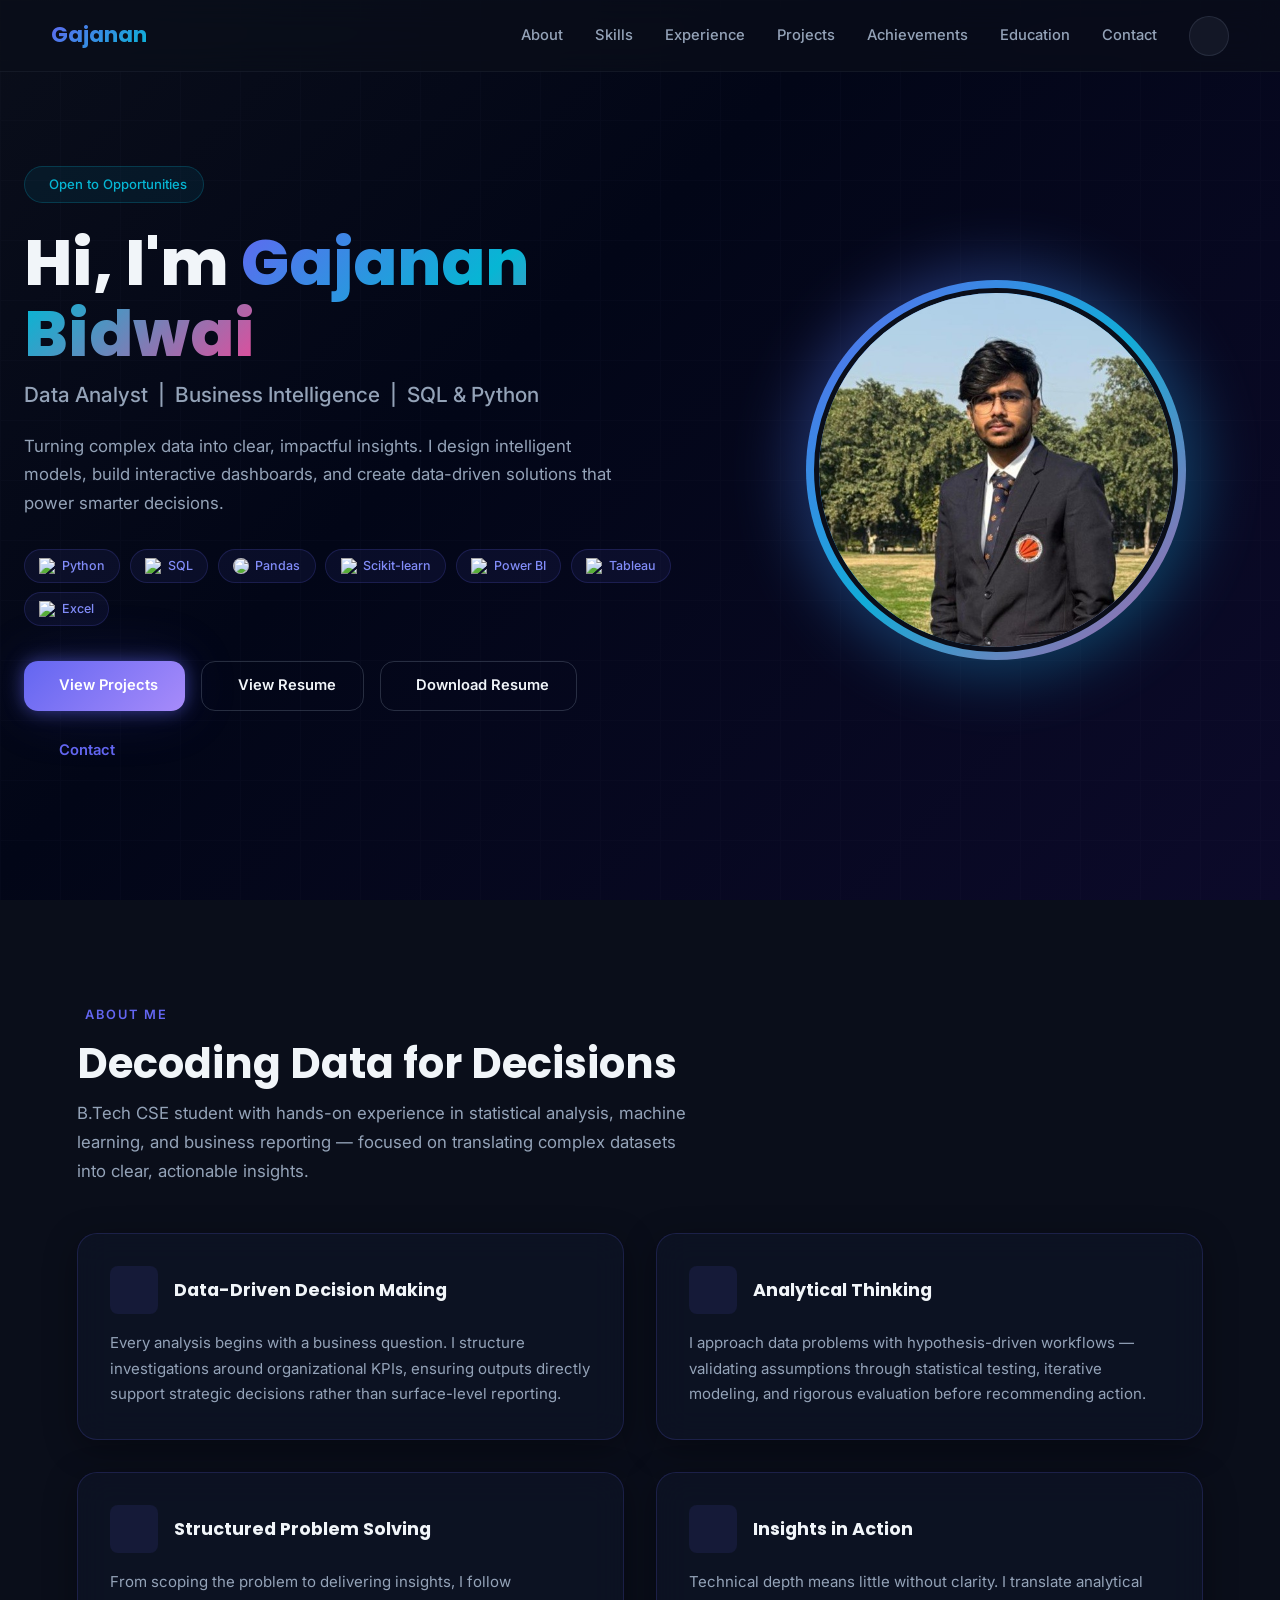
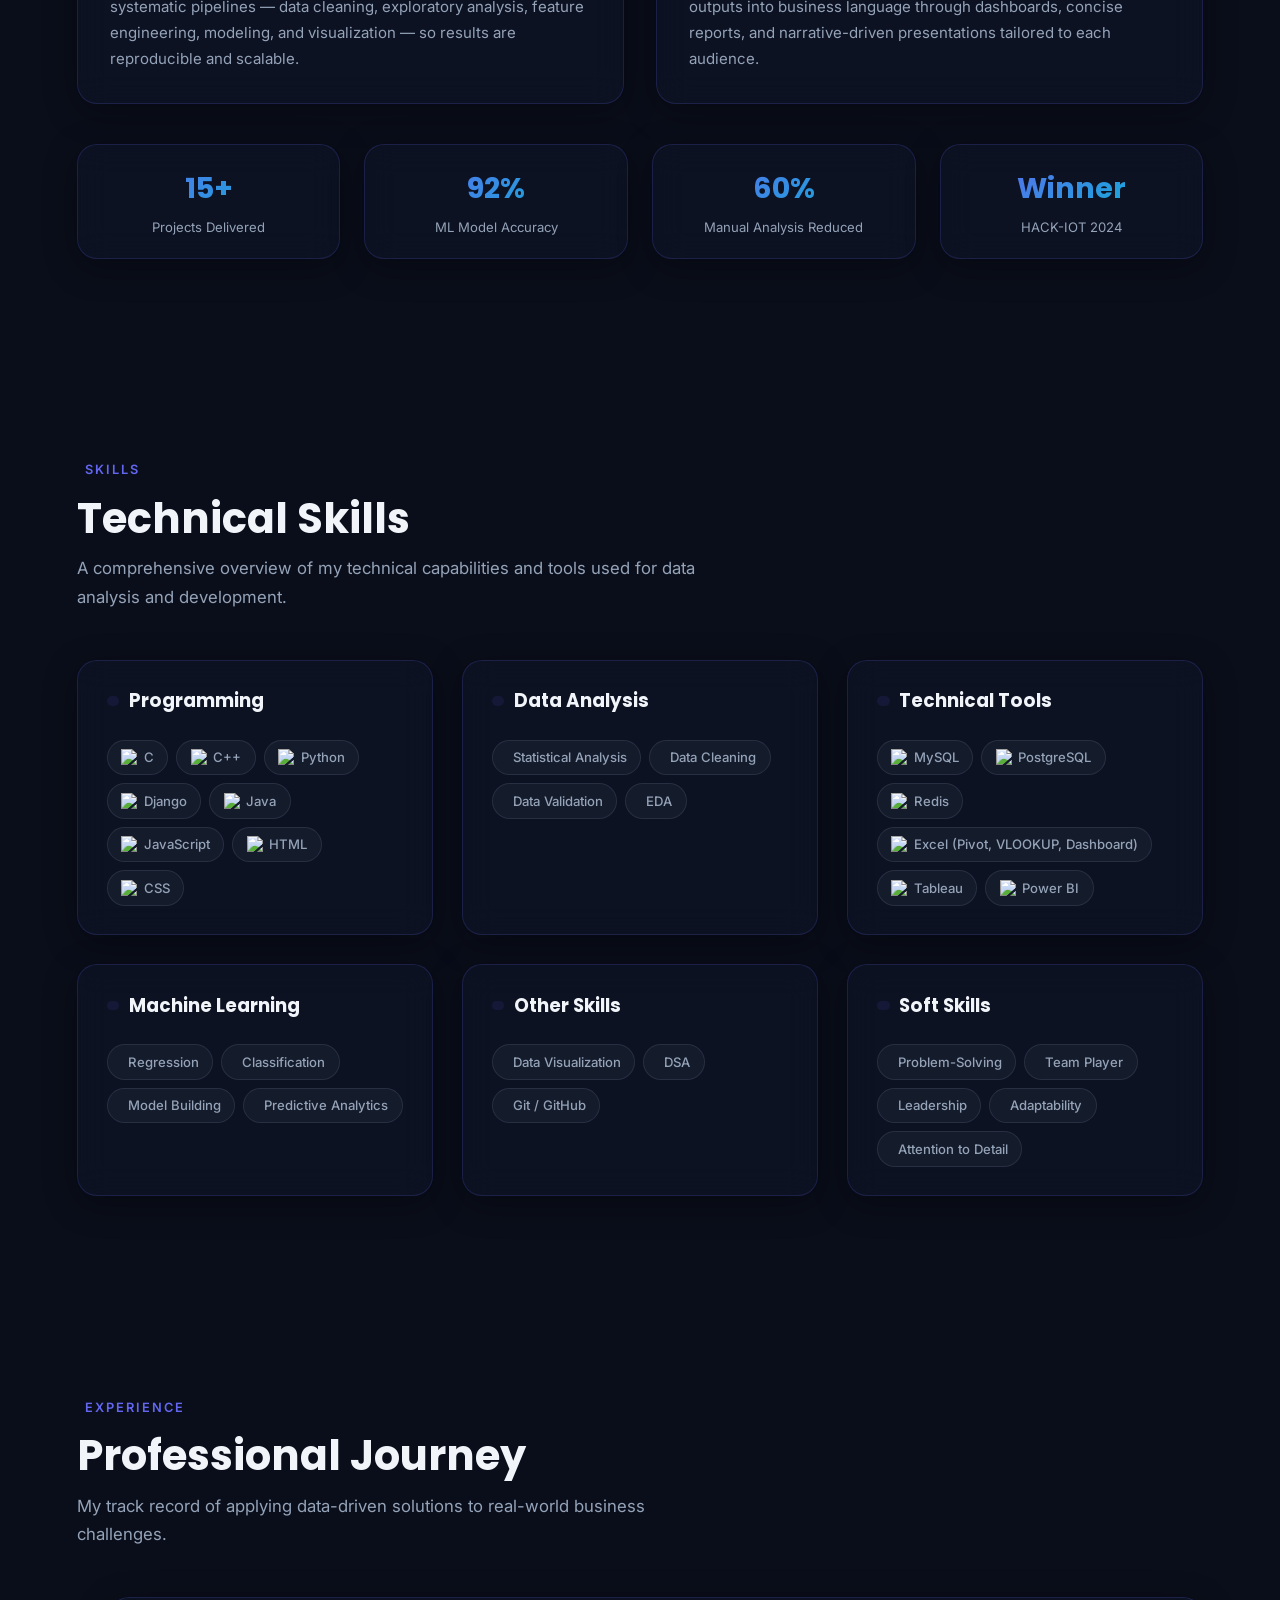
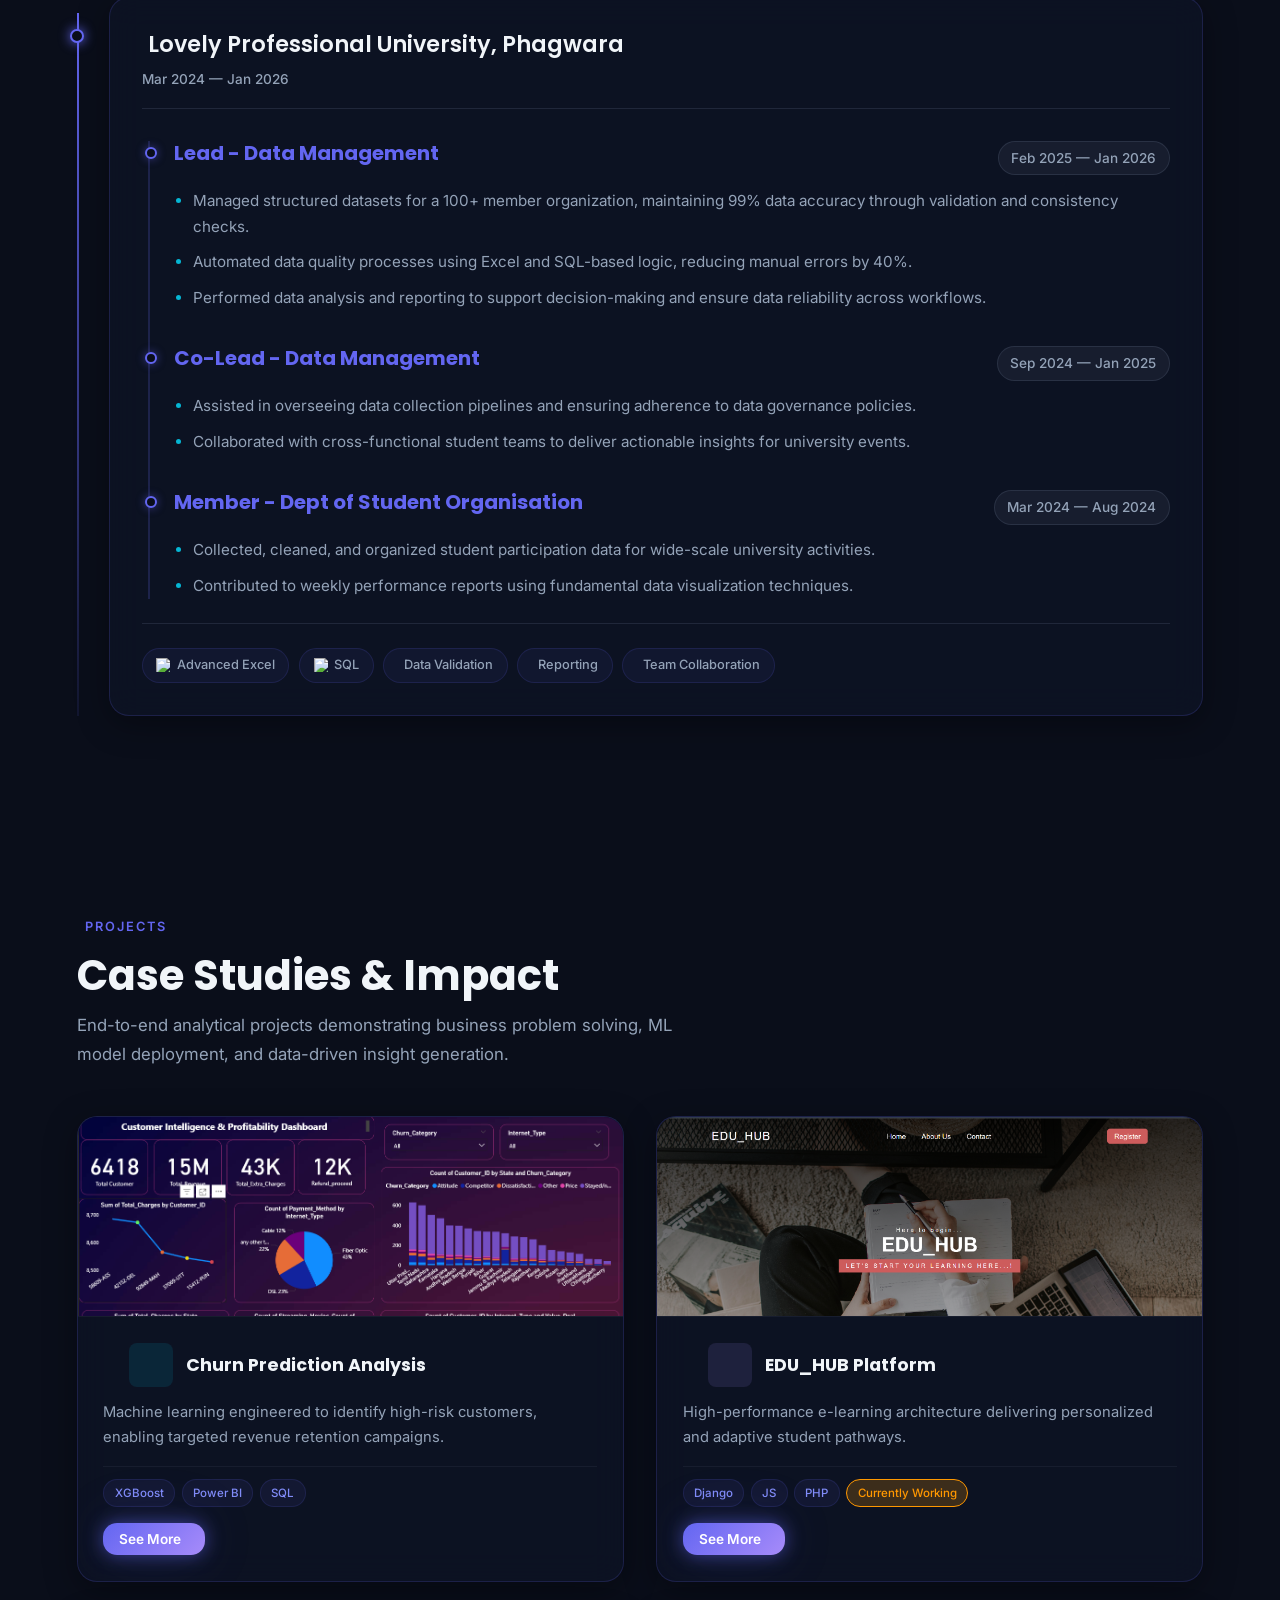
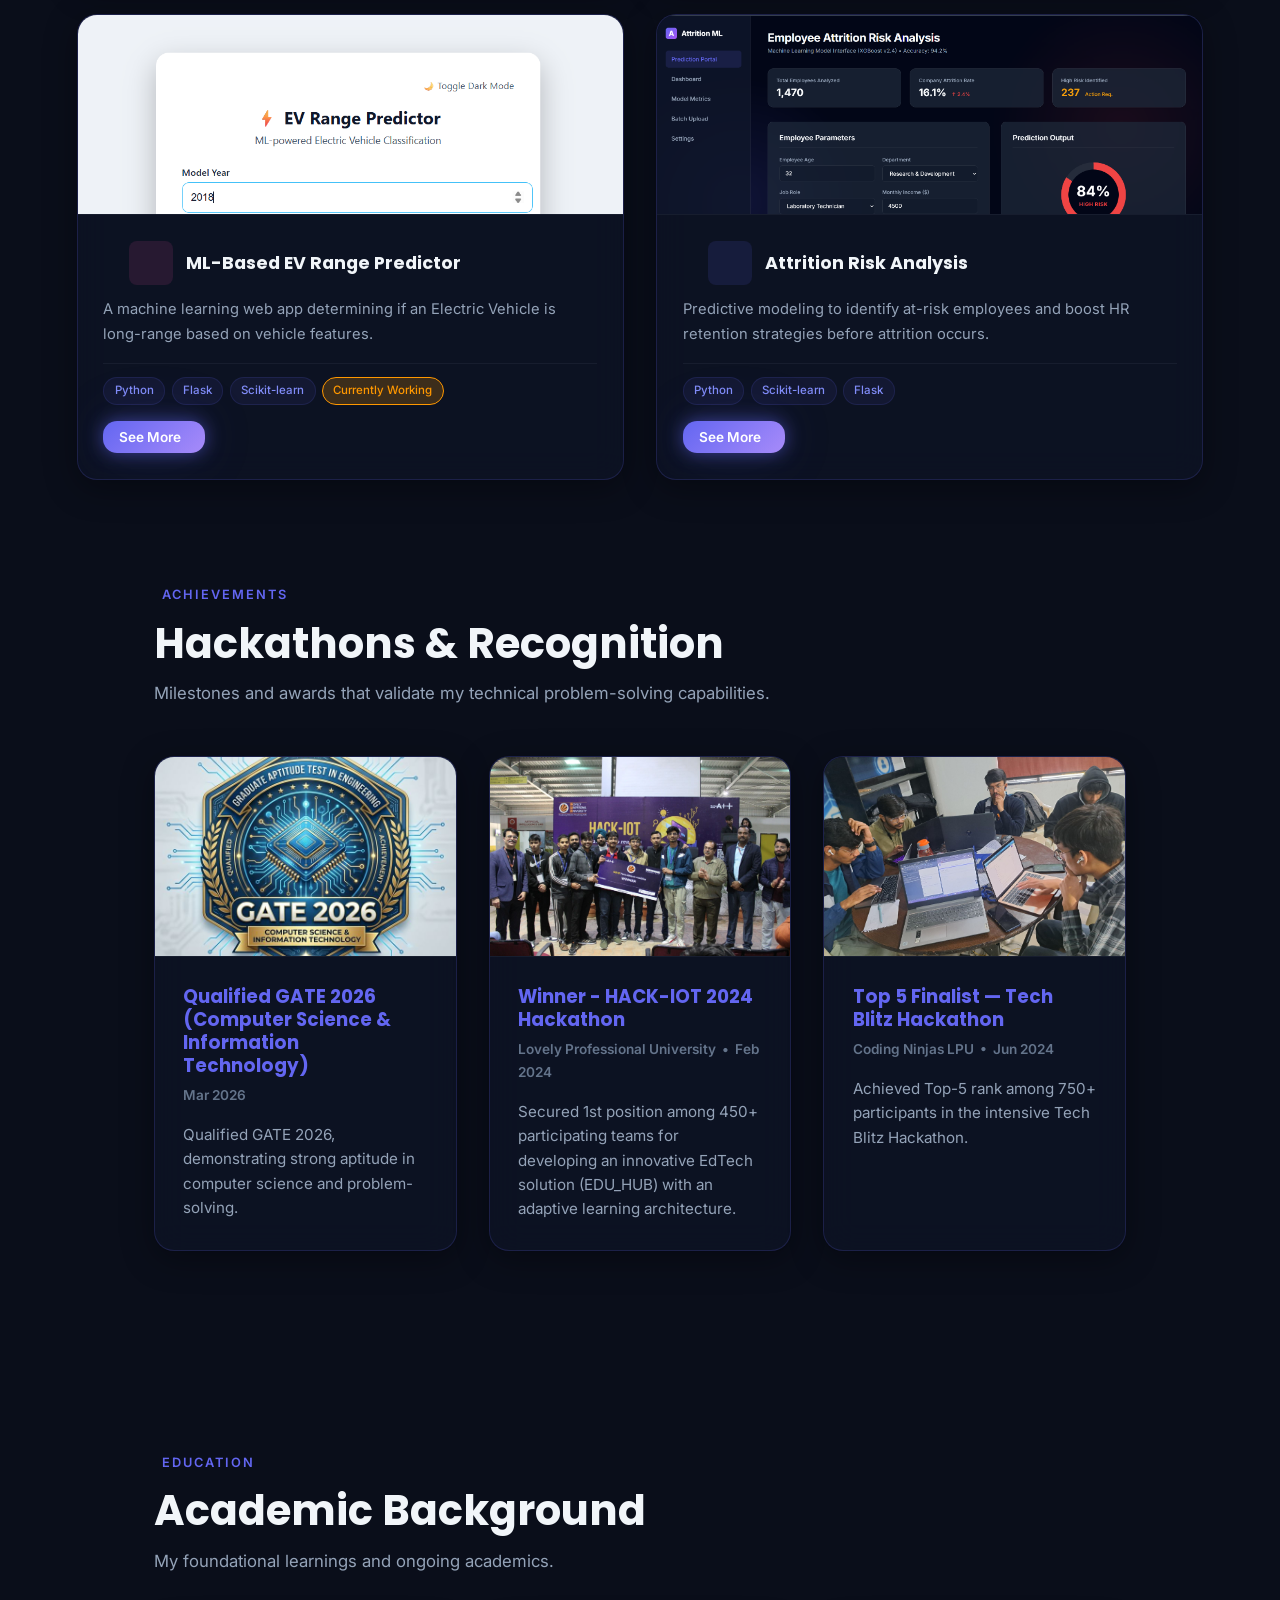
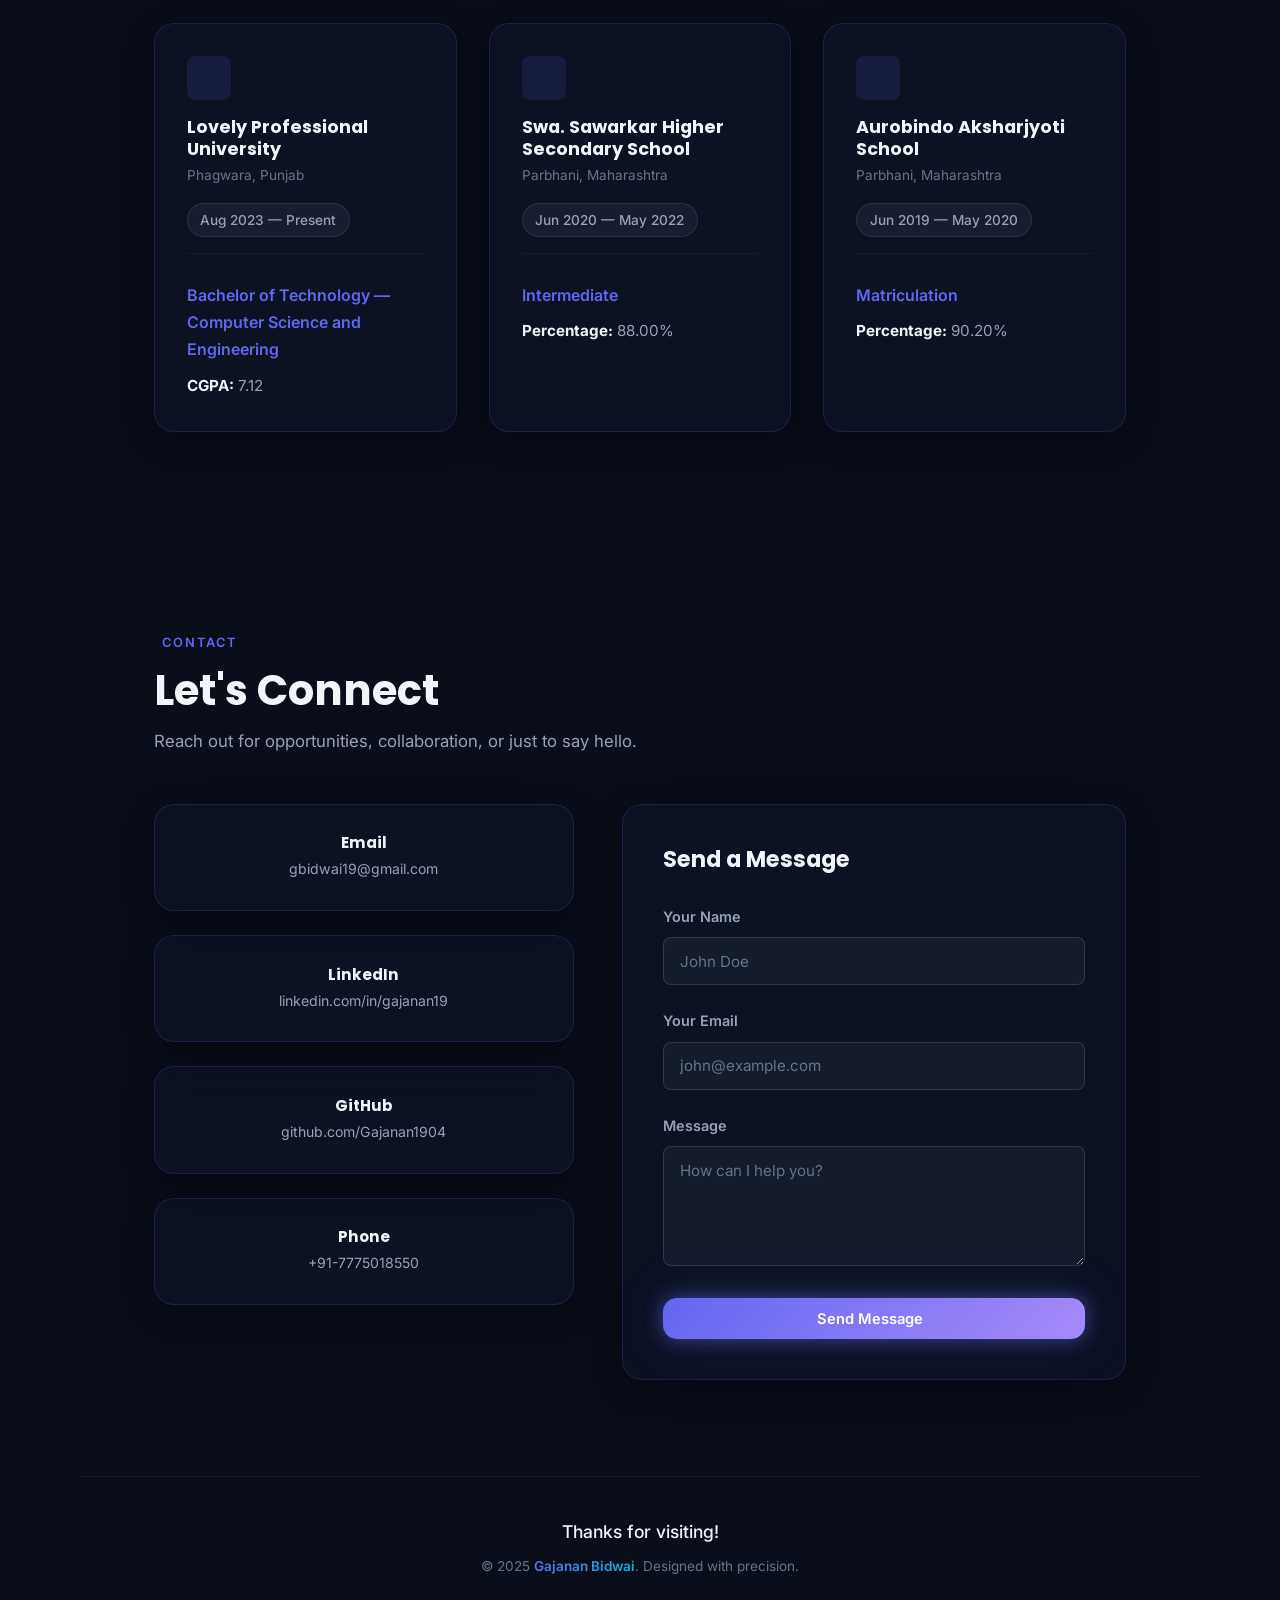
==== index.html @ 86f06172 "commit" ====
<!DOCTYPE html>
<html lang="en" data-theme="dark">

<head>
  <meta charset="UTF-8" />
  <meta name="viewport" content="width=device-width, initial-scale=1.0" />
  <title>Gajanan Bidwai — Data Analyst Portfolio</title>
  <meta name="description"
    content="Data Analyst portfolio showcasing business intelligence, SQL, Python, and machine learning projects with measurable impact." />

  <!-- Styles -->
  <link rel="stylesheet" href="index.css" />

  <!-- Icons — Remix Icon -->
  <link href="https://cdn.jsdelivr.net/npm/remixicon@4.1.0/fonts/remixicon.css" rel="stylesheet" />
</head>

<body>

  <!-- LOADER -->
  <div class="loader-wrap" id="loader">
    <div class="loader-spinner"></div>
  </div>

  <!-- BACKGROUND ORBS -->
  <div class="bg-orbs">
    <span class="o1"></span>
    <span class="o2"></span>
    <span class="o3"></span>
  </div>

  <!-- ============================================================
     NAVBAR
     ============================================================ -->
  <nav class="navbar" id="navbar">
    <a href="#hero" class="nav-logo">Gajanan</a>

    <div class="nav-links" id="navLinks">
      <a href="#about">About</a>
      <a href="#skills">Skills</a>
      <a href="#experience">Experience</a>
      <a href="#projects">Projects</a>
      <a href="#achievements">Achievements</a>
      <a href="#education">Education</a>
      <a href="#contact">Contact</a>

      <!-- Theme Toggle -->
      <div class="theme-toggle" id="themeToggle" title="Toggle theme">
        <i class="ri-moon-line theme-toggle-icon" id="themeIcon"></i>
      </div>
    </div>

    <button class="hamburger" id="hamburger" aria-label="Menu">
      <span></span><span></span><span></span>
    </button>
  </nav>

  <!-- ============================================================
     HERO
     ============================================================ -->
  <section class="hero" id="hero">
    <div class="hero-content">
      <div class="hero-text-side">
        <div class="hero-badge reveal">
          <i class="ri-bar-chart-grouped-line"></i>
          Open to Opportunities
        </div>

        <h1 class="hero-name reveal">
          Hi, I'm <span class="gradient-text">Gajanan Bidwai</span>
        </h1>

        <p class="hero-title reveal">
          Data Analyst &nbsp;|&nbsp; Business Intelligence &nbsp;|&nbsp; SQL &amp; Python
        </p>

        <p class="hero-desc reveal">
         Turning complex data into clear, impactful insights. I design intelligent models, build interactive dashboards, and create data-driven solutions that power smarter decisions.
        </p>

        <div class="hero-tools reveal">
          <span><img src="https://cdn.simpleicons.org/python/3776AB" alt="Python" /> Python</span>
          <span><img src="https://img.icons8.com/color/48/sql.png" alt="SQL" /> SQL</span>
          <span><img src="https://cdn.simpleicons.org/pandas/150458" alt="Pandas" style="background: rgba(255,255,255,0.7); border-radius: 50%; padding: 1px;" /> Pandas</span>
          <span><img src="https://cdn.simpleicons.org/scikitlearn/F7931E" alt="Scikit-learn" /> Scikit-learn</span>
          <span><img src="https://img.icons8.com/color/48/power-bi.png" alt="Power BI" /> Power BI</span>
          <span><img src="https://img.icons8.com/color/48/tableau-software.png" alt="Tableau" /> Tableau</span>
          <span><img src="https://img.icons8.com/color/48/microsoft-excel-2019--v1.png" alt="Excel" /> Excel</span>
        </div>

        <div class="hero-cta reveal">
          <a href="#projects" class="btn btn-primary"><i class="ri-folder-line"></i> View Projects</a>
          <a href="javascript:void(0);" onclick="openModal('modal-resume')" class="btn btn-outline"><i class="ri-eye-line"></i> View Resume</a>
          <a href="https://github.com/Gajanan1904/MY_PORTFOLIO/releases/download/CV/12313438.pdf" class="btn btn-outline"><i class="ri-file-download-line"></i> Download Resume</a>
          <a href="#contact" class="btn btn-ghost"><i class="ri-mail-send-line"></i> Contact</a>
        </div>
      </div>

      <div class="hero-image-side reveal">
        <div class="hero-img-wrap">
          <div class="hero-img-backdrop"></div>
          <img src="assets/Profile.jpeg?v=2" alt="Gajanan Bidwai" />
        </div>
      </div>
    </div>
  </section>

  <!-- ============================================================
     ABOUT
     ============================================================ -->
  <section class="section" id="about">
    <span class="section-label reveal"><i class="ri-user-star-line"></i> About Me</span>
    <h2 class="section-title reveal">Decoding Data for Decisions</h2>
    <p class="section-subtitle reveal">
      B.Tech CSE student with hands-on experience in statistical analysis, machine learning, and business reporting —
      focused on translating complex datasets into clear, actionable insights.
    </p>

    <div class="about-grid">
      <!-- Card 1 -->
      <div class="glass-card about-card reveal">
        <div class="about-card-header">
          <div class="icon-wrap"><i class="ri-line-chart-line"></i></div>
          <h3>Data-Driven Decision Making</h3>
        </div>
        <p>Every analysis begins with a business question. I structure investigations around organizational KPIs,
          ensuring outputs directly support strategic decisions rather than surface-level reporting.</p>
      </div>
      <!-- Card 2 -->
      <div class="glass-card about-card reveal">
        <div class="about-card-header">
          <div class="icon-wrap"><i class="ri-flask-line"></i></div>
          <h3>Analytical Thinking</h3>
        </div>
        <p>I approach data problems with hypothesis-driven workflows — validating assumptions through statistical
          testing, iterative modeling, and rigorous evaluation before recommending action.</p>
      </div>
      <!-- Card 3 -->
      <div class="glass-card about-card reveal">
        <div class="about-card-header">
          <div class="icon-wrap"><i class="ri-puzzle-line"></i></div>
          <h3>Structured Problem Solving</h3>
        </div>
        <p>From scoping the problem to delivering insights, I follow systematic pipelines — data cleaning, exploratory
          analysis, feature engineering, modeling, and visualization — so results are reproducible and scalable.</p>
      </div>
      <!-- Card 4 -->
      <div class="glass-card about-card reveal">
        <div class="about-card-header">
          <div class="icon-wrap"><i class="ri-team-line"></i></div>
          <h3>Insights in Action</h3>
        </div>
        <p>Technical depth means little without clarity. I translate analytical outputs into business language through
          dashboards, concise reports, and narrative-driven presentations tailored to each audience.</p>
      </div>
    </div>

    <!-- Stats -->
    <div class="stats-row reveal">
      <div class="glass-card stat-item">
        <div class="stat-value">15+</div>
        <div class="stat-label">Projects Delivered</div>
      </div>
      <div class="glass-card stat-item">
        <div class="stat-value">92%</div>
        <div class="stat-label">ML Model Accuracy</div>
      </div>
      <div class="glass-card stat-item">
        <div class="stat-value">60%</div>
        <div class="stat-label">Manual Analysis Reduced</div>
      </div>
      <div class="glass-card stat-item">
        <div class="stat-value">Winner</div>
        <div class="stat-label">HACK-IOT 2024</div>
      </div>
    </div>
  </section>

  <!-- ============================================================
     SKILLS
     ============================================================ -->
  <section class="section" id="skills">
    <span class="section-label reveal"><i class="ri-tools-line"></i> Skills</span>
    <h2 class="section-title reveal">Technical Skills</h2>
    <p class="section-subtitle reveal">
      A comprehensive overview of my technical capabilities and tools used for data analysis and development.
    </p>

    <div class="skills-grid reveal">
      <!-- Skill Category 1 (Moved: Programming) -->
      <div class="glass-card skill-card">
        <h3 class="skill-category-title"><i class="ri-terminal-box-line"></i> Programming</h3>
        <div class="skill-tags">
          <span><img src="https://cdn.simpleicons.org/c/A8B9CC" alt="C" /> C</span>
          <span><img src="https://cdn.simpleicons.org/cplusplus/00599C" alt="C++" /> C++</span>
          <span><img src="https://cdn.simpleicons.org/python/3776AB" alt="Python" /> Python</span>
          <span><img src="https://cdn.simpleicons.org/django/092E20" alt="Django" /> Django</span>
          <span><img src="https://img.icons8.com/color/48/java-coffee-cup-logo--v1.png" alt="Java" /> Java</span>
          <span><img src="https://cdn.simpleicons.org/javascript/F7DF1E" alt="JavaScript" /> JavaScript</span>
          <span><img src="https://cdn.simpleicons.org/html5/E34F26" alt="HTML" /> HTML</span>
          <span><img src="https://img.icons8.com/color/48/css3.png" alt="CSS" /> CSS</span>
        </div>
      </div>

      <!-- Skill Category 2 -->
      <div class="glass-card skill-card">
        <h3 class="skill-category-title"><i class="ri-bar-chart-box-line"></i> Data Analysis</h3>
        <div class="skill-tags">
          <span><i class="ri-bar-chart-line"></i> Statistical Analysis</span>
          <span><i class="ri-brush-line"></i> Data Cleaning</span>
          <span><i class="ri-checkbox-circle-line"></i> Data Validation</span>
          <span><i class="ri-pie-chart-line"></i> EDA</span>
        </div>
      </div>

      <!-- Skill Category 3 -->
      <div class="glass-card skill-card">
        <h3 class="skill-category-title"><i class="ri-tools-fill"></i> Technical Tools</h3>
        <div class="skill-tags">
          <span><img src="https://cdn.simpleicons.org/mysql/4479A1" alt="MySQL" /> MySQL</span>
          <span><img src="https://cdn.simpleicons.org/postgresql/4169E1" alt="PostgreSQL" /> PostgreSQL</span>
          <span><img src="https://cdn.simpleicons.org/redis/FF4438" alt="Redis" /> Redis</span>
          <span><img src="https://img.icons8.com/color/48/microsoft-excel-2019--v1.png" alt="Excel" /> Excel (Pivot, VLOOKUP, Dashboard)</span>
          <span><img src="https://img.icons8.com/color/48/tableau-software.png" alt="Tableau" /> Tableau</span>
          <span><img src="https://img.icons8.com/color/48/power-bi.png" alt="Power BI" /> Power BI</span>
        </div>
      </div>

      <!-- Skill Category 4 -->
      <div class="glass-card skill-card">
        <h3 class="skill-category-title"><i class="ri-brain-line"></i> Machine Learning</h3>
        <div class="skill-tags">
          <span><i class="ri-line-chart-line"></i> Regression</span>
          <span><i class="ri-node-tree"></i> Classification</span>
          <span><i class="ri-robot-2-line"></i> Model Building</span>
          <span><i class="ri-magic-line"></i> Predictive Analytics</span>
        </div>
      </div>

      <!-- Skill Category 5 -->
      <div class="glass-card skill-card">
        <h3 class="skill-category-title"><i class="ri-bubble-chart-line"></i> Other Skills</h3>
        <div class="skill-tags">
          <span><i class="ri-dashboard-3-line"></i> Data Visualization</span>
          <span><i class="ri-stack-line"></i> DSA</span>
          <span><i class="ri-github-fill"></i> Git / GitHub</span>
        </div>
      </div>

      <!-- Skill Category 6 -->
      <div class="glass-card skill-card">
        <h3 class="skill-category-title"><i class="ri-group-line"></i> Soft Skills</h3>
        <div class="skill-tags">
          <span><i class="ri-lightbulb-flash-line"></i> Problem-Solving</span>
          <span><i class="ri-user-heart-line"></i> Team Player</span>
          <span><i class="ri-vip-crown-line"></i> Leadership</span>
          <span><i class="ri-refresh-line"></i> Adaptability</span>
          <span><i class="ri-focus-3-line"></i> Attention to Detail</span>
        </div>
      </div>
    </div>
  </section>

  <!-- ============================================================
     EXPERIENCE
     ============================================================ -->
  <section class="section" id="experience">
    <span class="section-label reveal"><i class="ri-briefcase-line"></i> Experience</span>
    <h2 class="section-title reveal">Professional Journey</h2>
    <p class="section-subtitle reveal">
      My track record of applying data-driven solutions to real-world business challenges.
    </p>

    <div class="experience-list reveal">
      <div class="experience-item">
        <div class="glass-card experience-card">
          <!-- Overall Company Header -->
          <div style="margin-bottom: 2rem; border-bottom: 1px solid rgba(148, 163, 184, 0.15); padding-bottom: 1rem;">
            <h3 class="exp-company" style="font-size: 1.4rem; color: var(--text-primary); margin-bottom: 0.3rem;">
              <i class="ri-building-4-line" style="vertical-align: middle; margin-right: 6px; color: var(--accent-primary);"></i>Lovely Professional University, Phagwara
            </h3>
            <p class="exp-date" style="display: inline-block; background: transparent; border: none; padding: 0;">Mar 2024 &mdash; Jan 2026</p>
          </div>

          <div class="exp-hierarchy">
            <!-- Role 1: Lead -->
            <div class="exp-role" style="margin-bottom: 2.2rem;">
              <div class="exp-header" style="margin-bottom: 0.8rem;">
                <div>
                  <h4 class="exp-title" style="font-size: 1.25rem;">Lead - Data Management</h4>
                </div>
                <div class="exp-date">Feb 2025 &mdash; Jan 2026</div>
              </div>
              <div class="exp-body">
                <ul>
                  <li>Managed structured datasets for a 100+ member organization, maintaining 99% data accuracy through validation and consistency checks.</li>
                  <li>Automated data quality processes using Excel and SQL-based logic, reducing manual errors by 40%.</li>
                  <li>Performed data analysis and reporting to support decision-making and ensure data reliability across workflows.</li>
                </ul>
              </div>
            </div>

            <!-- Role 2: Co-Lead -->
            <div class="exp-role" style="margin-bottom: 2.2rem;">
              <div class="exp-header" style="margin-bottom: 0.8rem;">
                <div>
                  <h4 class="exp-title" style="font-size: 1.25rem;">Co-Lead - Data Management</h4>
                </div>
                <div class="exp-date">Sep 2024 &mdash; Jan 2025</div>
              </div>
              <div class="exp-body">
                <ul>
                  <li>Assisted in overseeing data collection pipelines and ensuring adherence to data governance policies.</li>
                  <li>Collaborated with cross-functional student teams to deliver actionable insights for university events.</li>
                </ul>
              </div>
            </div>

            <!-- Role 3: Member -->
            <div class="exp-role" style="margin-bottom: 1rem;">
              <div class="exp-header" style="margin-bottom: 0.8rem;">
                <div>
                  <h4 class="exp-title" style="font-size: 1.25rem;">Member - Dept of Student Organisation</h4>
                </div>
                <div class="exp-date">Mar 2024 &mdash; Aug 2024</div>
              </div>
              <div class="exp-body">
                <ul>
                  <li>Collected, cleaned, and organized student participation data for wide-scale university activities.</li>
                  <li>Contributed to weekly performance reports using fundamental data visualization techniques.</li>
                </ul>
              </div>
            </div>
          </div>

          <!-- Combined Tools -->
          <div class="exp-tools" style="margin-top: 1.5rem; padding-top: 1.5rem; border-top: 1px solid rgba(148, 163, 184, 0.15);">
             <span><img src="https://img.icons8.com/color/48/microsoft-excel-2019--v1.png" alt="Excel" /> Advanced Excel</span>
             <span><img src="https://img.icons8.com/color/48/sql.png" alt="SQL" /> SQL</span>
             <span><i class="ri-checkbox-circle-line"></i> Data Validation</span>
             <span><i class="ri-pie-chart-line"></i> Reporting</span>
             <span><i class="ri-team-line"></i> Team Collaboration</span>
          </div>

        </div>
      </div>
    </div>
  </section>

  <!-- ============================================================
     PROJECTS
     ============================================================ -->
  <section class="section" id="projects">
    <span class="section-label reveal"><i class="ri-code-s-slash-line"></i> Projects</span>
    <h2 class="section-title reveal">Case Studies &amp; Impact</h2>
    <p class="section-subtitle reveal">
      End-to-end analytical projects demonstrating business problem solving, ML model deployment, and data-driven
      insight generation.
    </p>

    <div class="project-grid">

      <!-- PROJECT 2 — Churn Prediction -->
      <div class="glass-card project-card reveal">
        <div class="project-card-image-wrap">
          <img src="assets/churn_1.png" alt="Churn Prediction Dashboard" class="project-thumbnail"
            style="object-fit: cover; object-position: top;" />
        </div>
        <div class="project-card-body">
          <div class="project-card-header">
            <div class="project-card-icon c2"><i class="ri-user-search-line"></i></div>
            <h3 class="project-card-title">Churn Prediction Analysis</h3>
          </div>
          <p class="project-problem">
            Machine learning engineered to identify high-risk customers, enabling targeted revenue retention campaigns.
          </p>
          <div class="project-tags">
            <span>XGBoost</span><span>Power BI</span><span>SQL</span>
          </div>
          <button class="btn btn-primary btn-sm btn-see-more" onclick="openModal('modal-p2')">See More <i
              class="ri-arrow-right-line"></i></button>
        </div>
      </div>

      <!-- PROJECT 4 — EDU_HUB -->
      <div class="glass-card project-card reveal">
        <div class="project-card-image-wrap">
          <img src="assets/eduhub_1.png" alt="EDU_HUB Project Thumbnail" class="project-thumbnail" />
        </div>
        <div class="project-card-body">
          <div class="project-card-header">
            <div class="project-card-icon c4"><i class="ri-graduation-cap-line"></i></div>
            <h3 class="project-card-title">EDU_HUB Platform</h3>
          </div>
          <p class="project-problem">
            High-performance e-learning architecture delivering personalized and adaptive student pathways.
          </p>
          <div class="project-tags">
            <span>Django</span><span>JS</span><span>PHP</span><span
              style="background: rgba(255, 152, 0, 0.2); color: #ff9800; border: 1px solid #ff9800;">Currently
              Working</span>
          </div>
          <button class="btn btn-primary btn-sm btn-see-more" onclick="openModal('modal-p4')">See More <i
              class="ri-arrow-right-line"></i></button>
        </div>
      </div>

      <!-- PROJECT 3 — ML-Based EV Range Predictor -->
      <div class="glass-card project-card reveal">
        <div class="project-card-image-wrap">
          <img src="assets/10.png" alt="EV Range Predictor Thumbnail" class="project-thumbnail" />
        </div>
        <div class="project-card-body">
          <div class="project-card-header">
            <div class="project-card-icon c3"><i class="ri-car-line"></i></div>
            <h3 class="project-card-title">ML-Based EV Range Predictor</h3>
          </div>
          <p class="project-problem">
            A machine learning web app determining if an Electric Vehicle is long-range based on vehicle features.
          </p>
          <div class="project-tags">
            <span>Python</span><span>Flask</span><span>Scikit-learn</span><span
              style="background: rgba(255, 152, 0, 0.2); color: #ff9800; border: 1px solid #ff9800;">Currently
              Working</span>
          </div>
          <button class="btn btn-primary btn-sm btn-see-more" onclick="openModal('modal-p3')">See More <i
              class="ri-arrow-right-line"></i></button>
        </div>
      </div>

      <!-- PROJECT 1 — Attrition Risk -->
      <div class="glass-card project-card reveal">
        <div class="project-card-image-wrap">
          <img src="assets/11.png" alt="Attrition Project Thumbnail" class="project-thumbnail" />
        </div>
        <div class="project-card-body">
          <div class="project-card-header">
            <div class="project-card-icon c1"><i class="ri-user-unfollow-line"></i></div>
            <h3 class="project-card-title">Attrition Risk Analysis</h3>
          </div>
          <p class="project-problem">
            Predictive modeling to identify at-risk employees and boost HR retention strategies before attrition occurs.
          </p>
          <div class="project-tags">
            <span>Python</span><span>Scikit-learn</span><span>Flask</span>
          </div>
          <button class="btn btn-primary btn-sm btn-see-more" onclick="openModal('modal-p1')">See More <i
              class="ri-arrow-right-line"></i></button>
        </div>
      </div>

    </div><!-- /project-grid -->


    <!-- ============================================================
     ACHIEVEMENTS
     ============================================================ -->
    <section class="section" id="achievements">
      <span class="section-label reveal"><i class="ri-trophy-line"></i> Achievements</span>
      <h2 class="section-title reveal">Hackathons &amp; Recognition</h2>
      <p class="section-subtitle reveal">
        Milestones and awards that validate my technical problem-solving capabilities.
      </p>

      <div class="achievements-grid reveal">

        <div class="glass-card achievement-card">
          <div class="achievement-image-wrap">
            <img src="gate_2026.png" alt="GATE 2026 Achievement Badge" class="achievement-img" />
          </div>
          <div class="achievement-content">
            <h3 class="achievement-title">Qualified GATE 2026 (Computer Science & Information Technology)</h3>
            <p class="achievement-org">Mar 2026</p>
            <p class="achievement-desc">
              Qualified GATE 2026, demonstrating strong aptitude in computer science and problem-solving.
            </p>
          </div>
        </div>

        <div class="glass-card achievement-card">
          <div class="achievement-image-wrap">
            <img src="hackathon.jpg" alt="HACK-IOT 2024 Winner" class="achievement-img" />
          </div>
          <div class="achievement-content">
            <h3 class="achievement-title">Winner - HACK-IOT 2024 Hackathon</h3>
            <p class="achievement-org">Lovely Professional University &nbsp;&bull;&nbsp; Feb 2024</p>
            <p class="achievement-desc">
              Secured 1st position among 450+ participating teams for developing an innovative EdTech
              solution (EDU_HUB) with an adaptive learning architecture.
            </p>
          </div>
        </div>

        <div class="glass-card achievement-card">
          <div class="achievement-image-wrap">
            <img src="techblitz.jpg" alt="Tech Blitz Top 5 Finalist" class="achievement-img" />
          </div>
          <div class="achievement-content">
            <h3 class="achievement-title">Top 5 Finalist &mdash; Tech Blitz Hackathon</h3>
            <p class="achievement-org">Coding Ninjas LPU &nbsp;&bull;&nbsp; Jun 2024</p>
            <p class="achievement-desc">
              Achieved Top-5 rank among 750+ participants in the intensive Tech Blitz Hackathon.
            </p>
          </div>
        </div>

      </div>
    </section>

    <!-- ============================================================
     EDUCATION
     ============================================================ -->
    <section class="section" id="education">
      <span class="section-label reveal"><i class="ri-book-open-line"></i> Education</span>
      <h2 class="section-title reveal">Academic Background</h2>
      <p class="section-subtitle reveal">
        My foundational learnings and ongoing academics.
      </p>

      <div class="education-grid reveal">

        <div class="glass-card education-card">
          <div class="edu-header">
            <div class="edu-icon"><i class="ri-graduation-cap-fill"></i></div>
            <div class="edu-details">
              <h3 class="edu-school">Lovely Professional University</h3>
              <p class="edu-location">Phagwara, Punjab</p>
            </div>
            <div class="edu-date">Aug 2023 &mdash; Present</div>
          </div>
          <div class="edu-body">
            <p class="edu-degree">Bachelor of Technology &mdash; Computer Science and Engineering</p>
            <p class="edu-grade"><strong>CGPA:</strong> 7.12</p>
          </div>
        </div>

        <div class="glass-card education-card">
          <div class="edu-header">
            <div class="edu-icon"><i class="ri-building-line"></i></div>
            <div class="edu-details">
              <h3 class="edu-school">Swa. Sawarkar Higher Secondary School</h3>
              <p class="edu-location">Parbhani, Maharashtra</p>
            </div>
            <div class="edu-date">Jun 2020 &mdash; May 2022</div>
          </div>
          <div class="edu-body">
            <p class="edu-degree">Intermediate</p>
            <p class="edu-grade"><strong>Percentage:</strong> 88.00%</p>
          </div>
        </div>

        <div class="glass-card education-card">
          <div class="edu-header">
            <div class="edu-icon"><i class="ri-school-line"></i></div>
            <div class="edu-details">
              <h3 class="edu-school">Aurobindo Aksharjyoti School</h3>
              <p class="edu-location">Parbhani, Maharashtra</p>
            </div>
            <div class="edu-date">Jun 2019 &mdash; May 2020</div>
          </div>
          <div class="edu-body">
            <p class="edu-degree">Matriculation</p>
            <p class="edu-grade"><strong>Percentage:</strong> 90.20%</p>
          </div>
        </div>

      </div>
    </section>

    <!-- ============================================================
     CONTACT
     ============================================================ -->
    <section class="section" id="contact">
      <span class="section-label reveal"><i class="ri-contacts-book-line"></i> Contact</span>
      <h2 class="section-title reveal">Let's Connect</h2>
      <p class="section-subtitle reveal">
        Reach out for opportunities, collaboration, or just to say hello.
      </p>

      <div class="contact-content">
        <div class="contact-info">
          <div class="contact-grid">
            <a href="mailto:gbidwai19@gmail.com" class="glass-card contact-card reveal">
              <i class="ri-mail-line"></i>
              <h4>Email</h4>
              <p>gbidwai19@gmail.com</p>
            </a>
            <a href="https://linkedin.com/in/gajanan19" target="_blank" rel="noopener"
              class="glass-card contact-card reveal">
              <i class="ri-linkedin-box-fill"></i>
              <h4>LinkedIn</h4>
              <p>linkedin.com/in/gajanan19</p>
            </a>
            <a href="https://github.com/Gajanan1904" target="_blank" rel="noopener"
              class="glass-card contact-card reveal">
              <i class="ri-github-fill"></i>
              <h4>GitHub</h4>
              <p>github.com/Gajanan1904</p>
            </a>
            <a href="tel:+917775018550" class="glass-card contact-card reveal">
              <i class="ri-phone-line"></i>
              <h4>Phone</h4>
              <p>+91-7775018550</p>
            </a>
          </div>
        </div>

        <div class="contact-form-wrap reveal">
          <form action="https://formsubmit.co/gbidwai19@gmail.com" method="POST" class="glass-card contact-form">
            <!-- FormSubmit Configuration -->
            <input type="hidden" name="_captcha" value="false">
            <input type="text" name="_honey" style="display:none">
            <input type="hidden" name="_subject" value="New message from your Portfolio!">
            <input type="hidden" name="_template" value="box">
            <input type="hidden" name="_next" value="https://gajananportfolio.vercel.app/thanks.html">

            <h3 class="form-title">Send a Message</h3>

            <div class="form-group">
              <label for="name">Your Name</label>
              <input type="text" id="name" name="name" required placeholder="John Doe" class="form-control">
            </div>

            <div class="form-group">
              <label for="email">Your Email</label>
              <input type="email" id="email" name="email" required placeholder="john@example.com" class="form-control">
            </div>

            <div class="form-group">
              <label for="message">Message</label>
              <textarea id="message" name="message" rows="4" required placeholder="How can I help you?"
                class="form-control"></textarea>
            </div>

            <button type="submit" class="btn btn-primary btn-submit">
              Send Message <i class="ri-send-plane-fill"></i>
            </button>
          </form>
        </div>
      </div>
    </section>

    <!-- ============================================================
     FOOTER
     ============================================================ -->
    <footer class="footer">
      <p style="font-size: 1.1rem; font-weight: 500; margin-bottom: 0.5rem; color: var(--text-primary);">Thanks for
        visiting!</p>
      <p>&copy; 2025 <span class="gradient-text">Gajanan Bidwai</span>. Designed with precision.</p>
    </footer>

    <!-- ============================================================
       PROJECT MODALS
       ============================================================ -->
    <!-- Modal 1 -->
    <div class="project-modal" id="modal-p1">
      <div class="modal-backdrop" onclick="closeModal('modal-p1')"></div>
      <div class="glass-card modal-content">
        <button class="modal-close" onclick="closeModal('modal-p1')"><i class="ri-close-line"></i></button>
        <div class="modal-body">
          <h3 class="modal-title">Attrition Risk &amp; Workforce Segmentation</h3>
          <p class="modal-desc">Organizations lose significant revenue to unplanned employee turnover. HR teams lacked a
            data-driven mechanism to proactively identify at-risk employees before attrition occurred.</p>

          <div style="margin-bottom: 1.5rem; display: flex; gap: 1rem;">
            <a href="https://github.com/Gajanan1904/Attrition_Risk_and_Workforce_Analysis-_Using_ML" target="_blank"
              rel="noopener" class="btn btn-primary btn-sm">
              <i class="ri-github-fill"></i> GitHub
            </a>
          </div>

          <div class="modal-grid">
            <div class="modal-col">
              <h4><i class="ri-database-2-line"></i> Data Profile</h4>
              <p>HR Employee Attrition Dataset — demographics, satisfaction, performance, compensation.</p>
            </div>
            <div class="modal-col">
              <h4><i class="ri-git-merge-line"></i> Methodology</h4>
              <p>Preprocessing → Feature Engineering → Logistic Regression / KNN / Decision Tree → Flask Deployment.</p>
            </div>
          </div>

          <div class="modal-insights">
            <h4><i class="ri-medal-line"></i> Key Outcomes</h4>
            <ul>
              <li>Achieved 87.9% classification accuracy on attrition prediction</li>
              <li>Deployed real-time prediction interface via Flask web application</li>
              <li>Enabled proactive retention strategies for HR leadership</li>
            </ul>
          </div>

          <div class="project-tags">
            <span>Python</span><span>Scikit-learn</span><span>Flask</span><span>Pandas</span><span>Seaborn</span>
          </div>
        </div>
      </div>
    </div>

    <!-- Modal 2 -->
    <div class="project-modal" id="modal-p2">
      <div class="modal-backdrop" onclick="closeModal('modal-p2')"></div>
      <div class="glass-card modal-content" style="max-width: 800px;">
        <button class="modal-close" onclick="closeModal('modal-p2')"><i class="ri-close-line"></i></button>
        <div class="modal-body">
          <h3 class="modal-title">Churn Prediction Analysis</h3>
          <p class="modal-desc">Customer churn directly impacts revenue and growth. The business needed a predictive
            model to identify high-risk customers before disengagement, enabling targeted retention campaigns.</p>

          <div style="margin-bottom: 1.5rem; display: flex; gap: 1rem;">
            <a href="https://github.com/Gajanan1904/Churn_Prediction_Analysis_ML" target="_blank" rel="noopener"
              class="btn btn-primary btn-sm">
              <i class="ri-github-fill"></i> GitHub
            </a>
          </div>

          <img src="assets/churn_1.png" alt="Customer Dashboard" class="clickable-img" onclick="openLightbox(this.src)"
            style="width: 100%; border-radius: 8px; margin-bottom: 1.5rem; border: 1px solid rgba(255,255,255,0.1);" />

          <div class="modal-grid">
            <div class="modal-col">
              <h4><i class="ri-database-2-line"></i> Data Profile</h4>
              <p>Customer behavioral & demographic dataset — usage, engagement, churn flags.</p>
              <img src="assets/churn_2.png" alt="Monthly Charge vs Tenure" class="clickable-img"
                onclick="openLightbox(this.src)"
                style="width: 100%; border-radius: 6px; margin-top: 1rem; border: 1px solid rgba(255,255,255,0.1);" />
              <img src="assets/churn_3.png" alt="Monthly Charge by Customer Status" class="clickable-img"
                onclick="openLightbox(this.src)"
                style="width: 100%; border-radius: 6px; margin-top: 1rem; border: 1px solid rgba(255,255,255,0.1);" />
            </div>
            <div class="modal-col">
              <h4><i class="ri-git-merge-line"></i> Methodology & Evaluation</h4>
              <p>Data Cleaning → EDA → Feature Engineering → XGBoost → Power BI Dashboards.</p>
              <img src="assets/churn_4.png" alt="Data Exploration Plots" class="clickable-img"
                onclick="openLightbox(this.src)"
                style="width: 100%; border-radius: 6px; margin-top: 1rem; border: 1px solid rgba(255,255,255,0.1);" />
              <img src="assets/churn_5.png" alt="Model Evaluation Metrics" class="clickable-img"
                onclick="openLightbox(this.src)"
                style="width: 100%; border-radius: 6px; margin-top: 1rem; border: 1px solid rgba(255,255,255,0.1);" />
            </div>
          </div>

          <div class="modal-insights">
            <h4><i class="ri-medal-line"></i> Key Outcomes</h4>
            <ul>
              <li>92% model accuracy with gradient-boosted decision trees</li>
              <li>Reduced manual evaluation effort by 60%</li>
              <li>Improved decision turnaround time by 30% through automated reporting</li>
            </ul>
          </div>

          <div class="project-tags">
            <span>Python</span><span>XGBoost</span><span>SQL</span><span>Power BI</span><span>Pandas</span>
          </div>
        </div>
      </div>
    </div>

    <!-- Modal 3 -->
    <div class="project-modal" id="modal-p3">
      <div class="modal-backdrop" onclick="closeModal('modal-p3')"></div>
      <div class="glass-card modal-content">
        <button class="modal-close" onclick="closeModal('modal-p3')"><i class="ri-close-line"></i></button>
        <div class="modal-body">
          <h3 class="modal-title">ML-Based EV Range Predictor</h3>
          <p class="modal-desc">As the Electric Vehicle market expands, predicting actual range is crucial for adoption.
            This application leverages historical EV population data to classify vehicles as long-range or short-range
            using tailored machine learning models.</p>

          <div style="margin-bottom: 1.5rem; display: flex; gap: 1rem;">
            <a href="https://github.com/Gajanan1904/Electric-Vehicle-Population" target="_blank" rel="noopener"
              class="btn btn-primary btn-sm">
              <i class="ri-github-fill"></i> GitHub
            </a>
          </div>

          <div class="modal-grid">
            <div class="modal-col">
              <h4><i class="ri-database-2-line"></i> Data Profile</h4>
              <p>Washington State EV Population Data — model year, electric vehicle type (BEV/PHEV), clean alternative
                fuel eligibility, and electric range.</p>
            </div>
            <div class="modal-col">
              <h4><i class="ri-git-merge-line"></i> Methodology</h4>
              <p>Data Preprocessing → Model Training (Scikit-learn) → Pickle Serialization → Flask Web Service
                Deployment.</p>
            </div>
          </div>

          <div class="modal-insights">
            <h4><i class="ri-medal-line"></i> Key Outcomes</h4>
            <ul>
              <li>Built and trained an accurate probability predictor for EV ranges</li>
              <li>Engineered a functional frontend interface leveraging HTML and Flask templates</li>
              <li>Deployed a prediction backend providing instantaneous feedback on vehicle capability</li>
            </ul>
          </div>

          <div class="project-tags">
            <span>Python</span><span>Flask</span><span>Scikit-learn</span><span>Numpy</span><span>Pickle</span><span
              style="background: rgba(255, 152, 0, 0.2); color: #ff9800; border: 1px solid #ff9800;">Currently
              Working</span>
          </div>
        </div>
      </div>
    </div>

    <!-- Modal 4 -->
    <div class="project-modal" id="modal-p4">
      <div class="modal-backdrop" onclick="closeModal('modal-p4')"></div>
      <div class="glass-card modal-content" style="max-width: 800px;">
        <button class="modal-close" onclick="closeModal('modal-p4')"><i class="ri-close-line"></i></button>
        <div class="modal-body">
          <h3 class="modal-title">EDU_HUB — Personalized Learning Platform</h3>
          <p class="modal-desc">Existing educational platforms suffer from slow page loads and poor adaptive
            experiences. This project engineered a high-performance e-learning platform delivering personalized learning
            pathways.</p>

          <div style="margin-bottom: 1.5rem; display: flex; gap: 1rem;">
            <a href="https://eduhublearningplatform.vercel.app/pg1.html" target="_blank" rel="noopener"
              class="btn btn-primary btn-sm">
              <i class="ri-global-line"></i> Live Website
            </a>
            <a href="https://github.com/Gajanan1904/EDU_HUB--E-Learning-Platform" target="_blank" rel="noopener"
              class="btn btn-primary btn-sm">
              <i class="ri-github-fill"></i> GitHub
            </a>
          </div>

          <iframe src="https://eduhublearningplatform.vercel.app/pg1.html" class="eduhub-iframe"
            style="width: 100%; height: 500px; border: 1px solid rgba(255,255,255,0.1); border-radius: 8px; margin-bottom: 1.5rem;"></iframe>

          <div class="modal-grid">
            <div class="modal-col">
              <h4><i class="ri-pages-line"></i> Tech Stack</h4>
              <p>HTML5, CSS3, JavaScript, Django, PHP APIs.</p>
              <img src="assets/eduhub_2.png" alt="EDU_HUB Dashboard" class="clickable-img"
                onclick="openLightbox(this.src)"
                style="width: 100%; border-radius: 6px; margin-top: 1rem; border: 1px solid rgba(255,255,255,0.1);" />
              <img src="assets/eduhub_4.png" alt="EDU_HUB Form" class="clickable-img" onclick="openLightbox(this.src)"
                style="width: 100%; border-radius: 6px; margin-top: 1rem; border: 1px solid rgba(255,255,255,0.1);" />
            </div>
            <div class="modal-col">
              <h4><i class="ri-git-merge-line"></i> Methodology</h4>
              <p>Frontend Architecture → Hybrid Backend → Interactive Assessment Module → UX Standardization.</p>
              <img src="assets/eduhub_3.png" alt="EDU_HUB Features" class="clickable-img"
                onclick="openLightbox(this.src)"
                style="width: 100%; border-radius: 6px; margin-top: 1rem; border: 1px solid rgba(255,255,255,0.1);" />
            </div>
          </div>

          <div class="modal-insights">
            <h4><i class="ri-medal-line"></i> Key Outcomes</h4>
            <ul>
              <li>50% reduction in page load latency across all devices</li>
              <li>Selected and recognized at HACK-IOT 2024 (1st place among 450+ teams)</li>
              <li>Accessibility-compliant, cross-device compatible platform</li>
            </ul>
          </div>

          <div class="project-tags">
            <span>JavaScript</span><span>Django</span><span>PHP</span><span>HTML/CSS</span><span>GitHub
              Actions</span><span
              style="background: rgba(255, 152, 0, 0.2); color: #ff9800; border: 1px solid #ff9800;">Currently
              Working</span>
          </div>
        </div>
      </div>
    </div>

    <!-- Modal Resume -->
    <div class="project-modal" id="modal-resume">
      <div class="modal-backdrop" onclick="closeModal('modal-resume')"></div>
      <div class="glass-card modal-content" style="max-width: 800px; height: 90vh;">
        <button class="modal-close" onclick="closeModal('modal-resume')"><i class="ri-close-line"></i></button>
        <div class="modal-body" style="display: flex; flex-direction: column; align-items: center; overflow-y: auto;">
          <h3 class="modal-title" style="margin-bottom: 1rem; width: 100%;">My Resume</h3>
          <img src="assets/MY_CV_IMG.jpg" alt="Resume Image" style="max-width: 100%; height: auto; border-radius: 8px;" />
        </div>
      </div>
    </div>
  </section>

  <!-- ============================================================
     LIGHTBOX
     ============================================================ -->
  <div id="lightbox" class="lightbox" onclick="closeLightbox()">
    <span class="lightbox-close">&times;</span>
    <img class="lightbox-content" id="lightbox-img" onclick="event.stopPropagation()">
  </div>

  <!-- JS -->
  <script src="app.js"></script>
</body>

</html>
---- index.css ----
/* ============================================================
   PORTFOLIO DESIGN SYSTEM — Futuristic Dark + Professional Light
   ============================================================ */

/* ---------- Google Fonts ---------- */
@import url('https://fonts.googleapis.com/css2?family=Inter:wght@300;400;500;600;700&family=Poppins:wght@400;500;600;700;800&display=swap');

/* ============================================================
   CSS CUSTOM PROPERTIES — DARK (default)
   ============================================================ */
:root {
  /* backgrounds */
  --bg-primary: #0a0e1a;
  --bg-secondary: #0f172a;
  --bg-card: rgba(15, 23, 42, 0.65);
  --bg-card-hover: rgba(30, 41, 70, 0.75);
  --bg-navbar: rgba(10, 14, 26, 0.72);
  --bg-hero-grad: linear-gradient(135deg, #0a0e1a 0%, #020617 40%, #0c0a2a 100%);
  --bg-section-alt: rgba(15, 23, 42, 0.35);

  /* accents */
  --accent-primary: #6366f1;
  --accent-secondary: #06b6d4;
  --accent-pink: #ec4899;
  --accent-purple: #a78bfa;

  /* glow */
  --glow-primary: 0 0 20px rgba(99, 102, 241, 0.35), 0 0 60px rgba(99, 102, 241, 0.10);
  --glow-secondary: 0 0 20px rgba(6, 182, 212, 0.30), 0 0 60px rgba(6, 182, 212, 0.08);
  --glow-pink: 0 0 20px rgba(236, 72, 153, 0.30);
  --glow-card: 0 4px 30px rgba(0, 0, 0, 0.40);
  --glow-btn: 0 0 18px rgba(99, 102, 241, 0.55), 0 0 60px rgba(99, 102, 241, 0.15);

  /* text */
  --text-primary: #f1f5f9;
  --text-secondary: #94a3b8;
  --text-muted: #64748b;
  --text-accent: #818cf8;

  /* borders */
  --border-card: 1px solid rgba(99, 102, 241, 0.18);
  --border-subtle: 1px solid rgba(148, 163, 184, 0.08);

  /* glassmorphism */
  --glass-blur: 16px;
  --glass-bg: rgba(15, 23, 42, 0.55);

  /* misc */
  --radius-sm: 8px;
  --radius-md: 14px;
  --radius-lg: 20px;
  --radius-xl: 28px;
  --transition: 0.35s cubic-bezier(.4, 0, .2, 1);
  --shadow-card: 0 8px 32px rgba(0, 0, 0, 0.35);

  /* nav height */
  --nav-h: 72px;

  /* orb colors */
  --orb1: rgba(99, 102, 241, 0.18);
  --orb2: rgba(6, 182, 212, 0.14);
  --orb3: rgba(236, 72, 153, 0.12);
}

/* ============================================================
   LIGHT THEME OVERRIDES
   ============================================================ */
[data-theme="light"] {
  --bg-primary: #f8fafc;
  --bg-secondary: #ffffff;
  --bg-card: rgba(255, 255, 255, 0.82);
  --bg-card-hover: rgba(241, 245, 249, 0.92);
  --bg-navbar: rgba(255, 255, 255, 0.78);
  --bg-hero-grad: linear-gradient(135deg, #f8fafc 0%, #e2e8f0 40%, #ede9fe 100%);
  --bg-section-alt: rgba(241, 245, 249, 0.55);

  --accent-primary: #4f46e5;
  --accent-secondary: #0ea5e9;
  --accent-pink: #db2777;
  --accent-purple: #7c3aed;

  --glow-primary: 0 0 0 transparent;
  --glow-secondary: 0 0 0 transparent;
  --glow-pink: 0 0 0 transparent;
  --glow-card: 0 4px 20px rgba(0, 0, 0, 0.06);
  --glow-btn: 0 4px 14px rgba(79, 70, 229, 0.22);

  --text-primary: #0f172a;
  --text-secondary: #475569;
  --text-muted: #94a3b8;
  --text-accent: #4f46e5;

  --border-card: 1px solid rgba(0, 0, 0, 0.07);
  --border-subtle: 1px solid rgba(0, 0, 0, 0.04);

  --glass-bg: rgba(255, 255, 255, 0.62);
  --shadow-card: 0 4px 24px rgba(0, 0, 0, 0.07);

  --orb1: rgba(79, 70, 229, 0.08);
  --orb2: rgba(14, 165, 233, 0.06);
  --orb3: rgba(219, 39, 119, 0.05);
}

/* ============================================================
   RESET & BASE
   ============================================================ */
*,
*::before,
*::after {
  margin: 0;
  padding: 0;
  box-sizing: border-box;
}

html {
  scroll-behavior: smooth;
  scroll-padding-top: var(--nav-h);
}

body {
  font-family: 'Inter', sans-serif;
  background: var(--bg-primary);
  color: var(--text-primary);
  line-height: 1.7;
  overflow-x: hidden;
  transition: background var(--transition), color var(--transition);
  -webkit-font-smoothing: antialiased;
}

h1,
h2,
h3,
h4,
h5,
h6 {
  font-family: 'Poppins', sans-serif;
  font-weight: 700;
  line-height: 1.25;
}

a {
  color: inherit;
  text-decoration: none;
}

img {
  max-width: 100%;
  display: block;
}

ul {
  list-style: none;
}

/* ============================================================
   LOADER
   ============================================================ */
.loader-wrap {
  position: fixed;
  inset: 0;
  z-index: 9999;
  display: flex;
  align-items: center;
  justify-content: center;
  background: var(--bg-primary);
  transition: opacity .5s ease, visibility .5s ease;
}

.loader-wrap.hidden {
  opacity: 0;
  visibility: hidden;
  pointer-events: none;
}

.loader-spinner {
  width: 48px;
  height: 48px;
  border: 3px solid var(--text-muted);
  border-top-color: var(--accent-primary);
  border-radius: 50%;
  animation: spin .8s linear infinite;
}

@keyframes spin {
  to {
    transform: rotate(360deg);
  }
}

/* ============================================================
   ANIMATED BACKGROUND ORBS
   ============================================================ */
.bg-orbs {
  position: fixed;
  inset: 0;
  z-index: 0;
  overflow: hidden;
  pointer-events: none;
}

.bg-orbs span {
  position: absolute;
  border-radius: 50%;
  filter: blur(100px);
  animation: floatOrb 18s ease-in-out infinite alternate;
}

.bg-orbs .o1 {
  width: 520px;
  height: 520px;
  top: -10%;
  left: -8%;
  background: var(--orb1);
}

.bg-orbs .o2 {
  width: 440px;
  height: 440px;
  bottom: -12%;
  right: -6%;
  background: var(--orb2);
  animation-delay: -6s;
  animation-duration: 22s;
}

.bg-orbs .o3 {
  width: 360px;
  height: 360px;
  top: 40%;
  left: 55%;
  background: var(--orb3);
  animation-delay: -12s;
  animation-duration: 26s;
}

@keyframes floatOrb {
  0% {
    transform: translate(0, 0) scale(1);
  }

  50% {
    transform: translate(60px, -40px) scale(1.12);
  }

  100% {
    transform: translate(-30px, 50px) scale(0.95);
  }
}

/* ============================================================
   NAVBAR
   ============================================================ */
.navbar {
  position: fixed;
  top: 0;
  left: 0;
  width: 100%;
  height: var(--nav-h);
  display: flex;
  align-items: center;
  justify-content: space-between;
  padding: 0 clamp(1.5rem, 4vw, 4rem);
  z-index: 1000;
  background: var(--bg-navbar);
  backdrop-filter: blur(var(--glass-blur));
  -webkit-backdrop-filter: blur(var(--glass-blur));
  border-bottom: var(--border-subtle);
  transition: background var(--transition), box-shadow var(--transition);
}

.navbar.scrolled {
  box-shadow: var(--shadow-card);
}

.nav-logo {
  font-family: 'Poppins', sans-serif;
  font-size: 1.35rem;
  font-weight: 700;
  background: linear-gradient(135deg, var(--accent-primary), var(--accent-secondary));
  -webkit-background-clip: text;
  -webkit-text-fill-color: transparent;
  background-clip: text;
}

.nav-links {
  display: flex;
  align-items: center;
  gap: 2rem;
}

.nav-links a {
  font-size: .92rem;
  font-weight: 500;
  color: var(--text-secondary);
  position: relative;
  transition: color var(--transition);
}

.nav-links a::after {
  content: '';
  position: absolute;
  bottom: -4px;
  left: 0;
  width: 0;
  height: 2px;
  background: var(--accent-primary);
  border-radius: 2px;
  transition: width var(--transition);
}

.nav-links a:hover,
.nav-links a.active {
  color: var(--text-primary);
}

.nav-links a:hover::after,
.nav-links a.active::after {
  width: 100%;
}

/* theme toggle */
.theme-toggle {
  display: flex;
  align-items: center;
  justify-content: center;
  width: 40px;
  height: 40px;
  cursor: pointer;
  border-radius: 50%;
  background: rgba(148, 163, 184, 0.08);
  border: 1px solid rgba(148, 163, 184, 0.15);
  transition: all var(--transition);
}

.theme-toggle:hover {
  background: rgba(99, 102, 241, 0.15);
  border-color: rgba(99, 102, 241, 0.3);
}

.theme-toggle-icon {
  font-size: 1.35rem;
  color: var(--text-primary);
  transition: color var(--transition), transform var(--transition);
}

.theme-toggle:hover .theme-toggle-icon {
  color: var(--accent-primary);
  transform: scale(1.1);
}

/* hamburger */
.hamburger {
  display: none;
  flex-direction: column;
  gap: 5px;
  cursor: pointer;
  background: none;
  border: none;
  padding: 4px;
}

.hamburger span {
  width: 24px;
  height: 2px;
  background: var(--text-primary);
  border-radius: 2px;
  transition: var(--transition);
}

.hamburger.open span:nth-child(1) {
  transform: translateY(7px) rotate(45deg);
}

.hamburger.open span:nth-child(2) {
  opacity: 0;
}

.hamburger.open span:nth-child(3) {
  transform: translateY(-7px) rotate(-45deg);
}

/* mobile nav */
@media (max-width:768px) {
  .hamburger {
    display: flex;
  }

  .nav-links {
    position: fixed;
    top: var(--nav-h);
    right: -100%;
    width: 70%;
    height: calc(100vh - var(--nav-h));
    flex-direction: column;
    align-items: flex-start;
    padding: 2rem;
    background: var(--bg-navbar);
    backdrop-filter: blur(var(--glass-blur));
    -webkit-backdrop-filter: blur(var(--glass-blur));
    border-left: var(--border-card);
    transition: right var(--transition);
    gap: 1.6rem;
  }

  .nav-links.open {
    right: 0;
  }
}

/* ============================================================
   SECTIONS — shared
   ============================================================ */
.section {
  position: relative;
  z-index: 1;
  padding: 6rem clamp(1.5rem, 6vw, 6rem);
  max-width: 1280px;
  margin: 0 auto;
}

.section-label {
  display: inline-flex;
  align-items: center;
  gap: .5rem;
  font-size: .8rem;
  font-weight: 600;
  text-transform: uppercase;
  letter-spacing: 2px;
  color: var(--accent-primary);
  margin-bottom: .75rem;
}

.section-label i {
  font-size: 1rem;
}

.section-title {
  font-size: clamp(1.8rem, 4vw, 2.6rem);
  margin-bottom: .6rem;
}

.section-subtitle {
  color: var(--text-secondary);
  font-size: 1.05rem;
  max-width: 620px;
  margin-bottom: 3rem;
}

/* ============================================================
   SCROLL REVEAL
   ============================================================ */
.reveal {
  opacity: 0;
  transform: translateY(36px);
  transition: opacity .7s ease, transform .7s ease;
}

.reveal.visible {
  opacity: 1;
  transform: translateY(0);
}

/* ============================================================
   HERO
   ============================================================ */
.hero {
  position: relative;
  z-index: 1;
  min-height: 100vh;
  display: flex;
  align-items: center;
  justify-content: center;
  padding: calc(var(--nav-h) + 2rem) 1.5rem 4rem;
  background: var(--bg-hero-grad);
  overflow: hidden;
}

/* decorative grid behind hero */
.hero::before {
  content: '';
  position: absolute;
  inset: 0;
  background-image:
    linear-gradient(var(--text-muted) 1px, transparent 1px),
    linear-gradient(90deg, var(--text-muted) 1px, transparent 1px);
  background-size: 60px 60px;
  opacity: 0.03;
  pointer-events: none;
}

.hero-content {
  display: flex;
  align-items: center;
  justify-content: space-between;
  gap: 4rem;
  max-width: 1280px;
  width: 100%;
  position: relative;
  z-index: 2;
}

.hero-text-side {
  flex: 1;
  text-align: left;
}

.hero-image-side {
  flex: 0.8;
  display: flex;
  justify-content: center;
  align-items: center;
  position: relative;
}

@media (max-width: 992px) {
  .hero-content {
    flex-direction: column-reverse;
    text-align: center;
    gap: 2rem;
  }
  .hero-text-side {
    text-align: center;
  }
}

.hero-img-wrap {
  position: relative;
  width: 380px;
  height: 380px;
  border-radius: 50%;
  padding: 8px;
  background: linear-gradient(135deg, var(--accent-primary), var(--accent-secondary), var(--accent-pink));
}

@media (max-width: 992px) {
  .hero-img-wrap {
    width: 280px;
    height: 280px;
  }
}

.hero-img-wrap img {
  width: 100%;
  height: 100%;
  object-fit: cover;
  border-radius: 50%;
  background: var(--bg-secondary);
  border: 5px solid var(--bg-primary);
  position: relative;
  z-index: 2;
}

.hero-img-backdrop {
  position: absolute;
  inset: -15px;
  background: linear-gradient(135deg, var(--accent-primary), var(--accent-secondary));
  filter: blur(30px);
  border-radius: 50%;
  opacity: 0.35;
  z-index: 1;
}

.hero-badge {
  display: inline-flex;
  align-items: center;
  gap: .5rem;
  padding: .4rem 1rem;
  border-radius: 999px;
  font-size: .82rem;
  font-weight: 500;
  color: var(--accent-secondary);
  background: rgba(6, 182, 212, 0.08);
  border: 1px solid rgba(6, 182, 212, 0.22);
  margin-bottom: 1.6rem;
  animation: pulseGlow 3s ease-in-out infinite;
}

@keyframes pulseGlow {

  0%,
  100% {
    box-shadow: 0 0 0 0 rgba(6, 182, 212, 0.15);
  }

  50% {
    box-shadow: 0 0 18px 4px rgba(6, 182, 212, 0.10);
  }
}

.hero-name {
  font-size: clamp(2.4rem, 6vw, 4rem);
  font-weight: 800;
  line-height: 1.1;
  margin-bottom: .5rem;
}

.hero-name .gradient-text {
  background: linear-gradient(135deg, var(--accent-primary), var(--accent-secondary), var(--accent-pink));
  -webkit-background-clip: text;
  -webkit-text-fill-color: transparent;
  background-clip: text;
}

.hero-title {
  font-size: clamp(1rem, 2.2vw, 1.3rem);
  font-weight: 500;
  color: var(--text-secondary);
  margin-bottom: 1.2rem;
}

.hero-desc {
  max-width: 600px;
  color: var(--text-secondary);
  font-size: 1.05rem;
  margin-bottom: 2rem;
}

@media (max-width: 992px) {
  .hero-desc {
    margin: 0 auto 2rem auto;
  }
}

.hero-tools {
  display: flex;
  flex-wrap: wrap;
  justify-content: flex-start;
  gap: .6rem;
  margin-bottom: 2.2rem;
}

@media (max-width: 992px) {
  .hero-tools {
    justify-content: center;
  }
}

.hero-tools span {
  display: inline-flex;
  align-items: center;
  gap: 0.4rem;
  padding: .32rem .9rem;
  border-radius: 999px;
  font-size: .78rem;
  font-weight: 500;
  color: var(--text-accent);
  background: rgba(99, 102, 241, 0.08);
  border: 1px solid rgba(99, 102, 241, 0.18);
  transition: all var(--transition);
}

.hero-tools span:hover {
  background: rgba(99, 102, 241, 0.15);
  border-color: rgba(99, 102, 241, 0.3);
  transform: translateY(-2px);
}

.hero-tools img {
  width: 16px;
  height: 16px;
  object-fit: contain;
}

.hero-cta {
  display: flex;
  flex-wrap: wrap;
  justify-content: flex-start;
  gap: 1rem;
}

@media (max-width: 992px) {
  .hero-cta {
    justify-content: center;
  }
}


/* ============================================================
   BUTTONS
   ============================================================ */
.btn {
  display: inline-flex;
  align-items: center;
  gap: .5rem;
  padding: .72rem 1.7rem;
  border: none;
  border-radius: var(--radius-md);
  font-family: 'Inter', sans-serif;
  font-size: .92rem;
  font-weight: 600;
  cursor: pointer;
  transition: transform var(--transition), box-shadow var(--transition), background var(--transition), color var(--transition);
}

.btn:hover {
  transform: translateY(-2px);
}

.btn-primary {
  background: linear-gradient(135deg, var(--accent-primary), var(--accent-purple));
  color: #fff;
  box-shadow: var(--glow-btn);
}

.btn-primary:hover {
  box-shadow: 0 0 28px rgba(99, 102, 241, 0.65), 0 0 80px rgba(99, 102, 241, 0.18);
}

.btn-outline {
  background: transparent;
  color: var(--text-primary);
  border: 1.5px solid rgba(148, 163, 184, 0.25);
}

.btn-outline:hover {
  border-color: var(--accent-primary);
  box-shadow: var(--glow-primary);
}

.btn-ghost {
  background: transparent;
  color: var(--accent-primary);
}

.btn-ghost:hover {
  background: rgba(99, 102, 241, 0.08);
}

/* ============================================================
   GLASS CARD (reusable)
   ============================================================ */
.glass-card {
  background: var(--glass-bg);
  backdrop-filter: blur(var(--glass-blur));
  -webkit-backdrop-filter: blur(var(--glass-blur));
  border: var(--border-card);
  border-radius: var(--radius-lg);
  box-shadow: var(--shadow-card);
  transition: transform var(--transition), box-shadow var(--transition), background var(--transition), border var(--transition);
}

.glass-card:hover {
  transform: translateY(-4px);
  box-shadow: var(--glow-primary);
}

/* ============================================================
   ABOUT
   ============================================================ */
.about-grid {
  display: grid;
  grid-template-columns: 1fr 1fr;
  gap: 2rem;
}

@media (max-width:768px) {
  .about-grid {
    grid-template-columns: 1fr;
  }
}

.about-card {
  padding: 2rem;
}

.about-card-header {
  display: flex;
  align-items: center;
  gap: 1rem;
  margin-bottom: 1rem;
}

.about-card .icon-wrap {
  width: 48px;
  height: 48px;
  display: flex;
  align-items: center;
  justify-content: center;
  border-radius: var(--radius-sm);
  font-size: 1.3rem;
  background: rgba(99, 102, 241, 0.10);
  color: var(--accent-primary);
  flex-shrink: 0;
}

.about-card h3 {
  font-size: 1.1rem;
  margin-bottom: 0;
  line-height: 1.4;
}

.about-card p {
  color: var(--text-secondary);
  font-size: .94rem;
}

/* highlight stats row */
.stats-row {
  display: flex;
  flex-wrap: wrap;
  gap: 1.5rem;
  margin-top: 2.5rem;
}

.stat-item {
  text-align: center;
  padding: 1.2rem 1.8rem;
  flex: 1;
  min-width: 140px;
}

.stat-value {
  font-family: 'Poppins', sans-serif;
  font-size: 1.8rem;
  font-weight: 700;
  background: linear-gradient(135deg, var(--accent-primary), var(--accent-secondary));
  -webkit-background-clip: text;
  -webkit-text-fill-color: transparent;
  background-clip: text;
}

.stat-label {
  font-size: .82rem;
  color: var(--text-secondary);
  margin-top: .2rem;
}

/* ============================================================
   SKILLS
   ============================================================ */
.skills-grid {
  display: grid;
  grid-template-columns: repeat(3, 1fr);
  gap: 1.8rem;
}

.skill-card {
  padding: 1.8rem;
  display: flex;
  flex-direction: column;
}

.skill-category-title {
  display: flex;
  align-items: center;
  gap: .6rem;
  font-size: 1.15rem;
  font-weight: 700;
  margin-bottom: 1.2rem;
  color: var(--text-primary);
}

.skill-category-title i {
  color: var(--accent-primary);
  font-size: 1.3rem;
  background: rgba(99, 102, 241, 0.1);
  padding: .3rem .4rem;
  border-radius: var(--radius-sm);
}

.skill-tags {
  display: flex;
  flex-wrap: wrap;
  gap: .5rem;
  margin-top: .5rem;
}

.skill-tags span {
  display: inline-flex;
  align-items: center;
  gap: 0.4rem;
  padding: .35rem .85rem;
  font-size: .82rem;
  font-weight: 500;
  border-radius: 999px;
  background: rgba(148, 163, 184, 0.06);
  color: var(--text-secondary);
  border: 1px solid rgba(148, 163, 184, 0.15);
  transition: all var(--transition);
}

.skill-tags span img {
  width: 16px;
  height: 16px;
  object-fit: contain;
}

.skill-tags span i {
  font-size: 1.1rem;
  color: var(--accent-primary);
}

.skill-tags span:hover {
  background: rgba(99, 102, 241, 0.1);
  color: var(--accent-primary);
  border-color: rgba(99, 102, 241, 0.25);
}

/* ============================================================
   EXPERIENCE
   ============================================================ */
.experience-list {
  position: relative;
  display: flex;
  flex-direction: column;
  gap: 2rem;
  padding-left: 2rem;
}

.experience-list::before {
  content: '';
  position: absolute;
  left: 0;
  top: 1rem;
  bottom: 0;
  width: 2px;
  background: linear-gradient(to bottom, var(--accent-primary), rgba(99, 102, 241, 0.1));
}

.experience-item {
  position: relative;
}

.experience-item::before {
  content: '';
  position: absolute;
  left: -2rem;
  top: 2rem;
  width: 14px;
  height: 14px;
  border-radius: 50%;
  background: var(--bg-primary);
  border: 2px solid var(--accent-primary);
  transform: translateX(-50%);
  box-shadow: 0 0 12px var(--accent-primary);
  z-index: 2;
  transition: all var(--transition);
}

.experience-item:hover::before {
  background: var(--accent-primary);
  box-shadow: 0 0 20px var(--accent-primary);
}

.experience-card {
  padding: 2rem;
}

.exp-header {
  display: flex;
  justify-content: space-between;
  align-items: flex-start;
  margin-bottom: 1rem;
  flex-wrap: wrap;
  gap: 1rem;
}

.exp-title {
  font-size: 1.2rem;
  font-weight: 700;
  color: var(--accent-primary);
  margin-bottom: .2rem;
}

.exp-company {
  font-size: .95rem;
  font-weight: 600;
  color: var(--text-primary);
}

.exp-date {
  font-size: .85rem;
  font-weight: 500;
  color: var(--text-secondary);
  background: rgba(148, 163, 184, 0.08);
  padding: .3rem .8rem;
  border-radius: 999px;
  border: 1px solid rgba(148, 163, 184, 0.15);
}

.exp-body ul {
  padding-left: 1.2rem;
  margin-top: .5rem;
}

.exp-body li {
  position: relative;
  font-size: .95rem;
  color: var(--text-secondary);
  margin-bottom: .6rem;
  list-style-type: disc;
}

.exp-body li::marker {
  color: var(--accent-secondary);
}

.exp-tools {
  display: flex;
  gap: 0.6rem;
  margin-top: 1.5rem;
  flex-wrap: wrap;
}

.exp-tools span {
  display: inline-flex;
  align-items: center;
  gap: 0.4rem;
  padding: 0.35rem 0.85rem;
  font-size: 0.8rem;
  font-weight: 500;
  background: rgba(99, 102, 241, 0.06);
  color: var(--text-secondary);
  border: 1px solid rgba(99, 102, 241, 0.15);
  border-radius: 999px;
  transition: all var(--transition);
}

.exp-tools span img {
  width: 14px;
  height: 14px;
  object-fit: contain;
}

.exp-tools span i {
  font-size: 1rem;
  color: var(--accent-primary);
}

.exp-tools span:hover {
  background: rgba(99, 102, 241, 0.1);
  color: var(--accent-primary);
  border-color: rgba(99, 102, 241, 0.3);
}

.exp-hierarchy {
  border-left: 2px solid rgba(99, 102, 241, 0.2);
  padding-left: 1.5rem;
  margin-left: 0.4rem;
  margin-top: 1rem;
}

.exp-role {
  position: relative;
}

.exp-role::before {
  content: '';
  position: absolute;
  left: -1.82rem;
  top: 0.4rem;
  width: 12px;
  height: 12px;
  background: var(--bg-primary);
  border: 2px solid var(--accent-primary);
  border-radius: 50%;
  box-shadow: 0 0 8px rgba(99, 102, 241, 0.5);
  transition: all var(--transition);
}

.exp-role:hover::before {
  background: var(--accent-primary);
  box-shadow: 0 0 16px var(--accent-primary);
}

/* ============================================================
   PROJECTS
   ============================================================ */
.project-grid {
  display: grid;
  grid-template-columns: repeat(2, 1fr);
  gap: 2rem;
}

.project-card {
  padding: 0;
  overflow: hidden;
  display: flex;
  flex-direction: column;
  position: relative;
  /* important for overlay */
}

.project-card-header {
  padding: 1.6rem 1.6rem .8rem;
  display: flex;
  align-items: center;
  gap: .8rem;
}

.project-card-icon {
  width: 44px;
  height: 44px;
  min-width: 44px;
  display: flex;
  align-items: center;
  justify-content: center;
  border-radius: var(--radius-sm);
  font-size: 1.2rem;
}

.project-card-icon.c1 {
  background: rgba(99, 102, 241, 0.12);
  color: var(--accent-primary);
}

.project-card-icon.c2 {
  background: rgba(6, 182, 212, 0.12);
  color: var(--accent-secondary);
}

.project-card-icon.c3 {
  background: rgba(236, 72, 153, 0.12);
  color: var(--accent-pink);
}

.project-card-icon.c4 {
  background: rgba(167, 139, 250, 0.12);
  color: var(--accent-purple);
}

.project-card-title {
  font-size: 1.1rem;
  font-weight: 700;
}

.project-card-body {
  padding: 0 1.6rem 1.6rem;
  flex: 1;
  display: flex;
  flex-direction: column;
}

.project-problem {
  color: var(--text-secondary);
  font-size: .92rem;
  margin-bottom: 1rem;
}

.project-tags {
  display: flex;
  flex-wrap: wrap;
  gap: .4rem;
  margin-top: auto;
  padding-top: .8rem;
  border-top: var(--border-subtle);
}

.project-tags span {
  padding: .2rem .65rem;
  font-size: .72rem;
  font-weight: 500;
  border-radius: 999px;
  background: rgba(99, 102, 241, 0.08);
  color: var(--text-accent);
  border: 1px solid rgba(99, 102, 241, 0.14);
}

.project-card-image-wrap {
  position: relative;
  width: 100%;
  height: 200px;
  overflow: hidden;
  border-bottom: var(--border-subtle);
}

.project-thumbnail {
  width: 100%;
  height: 100%;
  object-fit: cover;
  object-position: top;
  transition: transform 0.5s ease;
}

.project-card:hover .project-thumbnail {
  transform: scale(1.05);
}

.btn-see-more {
  margin-top: 1rem;
  align-self: flex-start;
  display: flex;
  align-items: center;
  gap: 0.5rem;
  padding: 0.5rem 1rem;
  font-size: 0.85rem;
}

.btn-see-more i {
  transition: transform 0.2s ease;
}

.btn-see-more:hover i {
  transform: translateX(4px);
}

/* ============================================================
   PROJECT MODALS
   ============================================================ */
.project-modal {
  position: fixed;
  inset: 0;
  z-index: 9999;
  display: none;
  /* hidden by default */
  align-items: flex-start;
  justify-content: center;
  padding: 5vh 1rem 1rem 1rem;
}

.project-modal.active {
  display: flex;
}

.modal-backdrop {
  position: absolute;
  inset: 0;
  background: rgba(15, 23, 42, 0.8);
  backdrop-filter: blur(8px);
  -webkit-backdrop-filter: blur(8px);
}

.project-modal .modal-content {
  position: relative;
  z-index: 1;
  width: 100%;
  max-width: 650px;
  max-height: 90vh;
  overflow-y: auto;
  padding: 2rem;
  background: var(--bg-card);
  border: var(--border-subtle);
  border-radius: var(--radius-lg);
  box-shadow: 0 25px 50px -12px rgba(0, 0, 0, 0.5);
  animation: modalSlideIn 0.3s ease-out forwards;
}

@keyframes modalSlideIn {
  from {
    opacity: 0;
    transform: translateY(20px) scale(0.95);
  }

  to {
    opacity: 1;
    transform: translateY(0) scale(1);
  }
}

.modal-close {
  position: absolute;
  top: 1.5rem;
  right: 1.5rem;
  background: rgba(255, 255, 255, 0.05);
  border: 1px solid rgba(255, 255, 255, 0.1);
  color: var(--text-secondary);
  width: 36px;
  height: 36px;
  border-radius: 50%;
  display: flex;
  align-items: center;
  justify-content: center;
  font-size: 1.2rem;
  cursor: pointer;
  transition: all 0.2s ease;
}

.modal-close:hover {
  background: rgba(255, 255, 255, 0.1);
  color: var(--text-primary);
  transform: rotate(90deg);
}

.modal-title {
  font-size: 1.5rem;
  font-weight: 700;
  margin-bottom: 1rem;
  color: var(--text-primary);
  padding-right: 2rem;
}

.modal-desc {
  font-size: 0.95rem;
  color: var(--text-secondary);
  line-height: 1.6;
  margin-bottom: 1.5rem;
}

.modal-grid {
  display: grid;
  grid-template-columns: 1fr 1fr;
  gap: 1.5rem;
  margin-bottom: 1.5rem;
  padding: 1.5rem;
  background: rgba(255, 255, 255, 0.02);
  border-radius: var(--radius-md);
  border: var(--border-subtle);
}

@media (max-width: 600px) {
  .modal-grid {
    grid-template-columns: 1fr;
  }
}

.modal-col h4 {
  font-size: 0.9rem;
  font-weight: 600;
  color: var(--text-primary);
  margin-bottom: 0.5rem;
  display: flex;
  align-items: center;
  gap: 0.5rem;
}

.modal-col h4 i {
  color: var(--accent-primary);
}

.modal-col p {
  font-size: 0.85rem;
  color: var(--text-secondary);
  line-height: 1.5;
}

.modal-insights h4 {
  font-size: 1rem;
  font-weight: 600;
  color: var(--text-primary);
  margin-bottom: 1rem;
  display: flex;
  align-items: center;
  gap: 0.5rem;
}

.modal-insights h4 i {
  color: var(--accent-secondary);
}

.modal-insights ul {
  list-style: none;
  padding: 0;
  margin-bottom: 1.5rem;
}

.modal-insights li {
  position: relative;
  padding-left: 1.5rem;
  font-size: 0.9rem;
  color: var(--text-secondary);
  margin-bottom: 0.6rem;
  line-height: 1.5;
}

.modal-insights li::before {
  content: '✓';
  position: absolute;
  left: 0;
  top: 0;
  color: var(--accent-primary);
  font-weight: bold;
}

.project-modal .project-tags {
  margin-top: 1.5rem;
  padding-top: 1.5rem;
}

/* ============================================================
   ACHIEVEMENTS
   ============================================================ */
.achievements-grid {
  display: grid;
  grid-template-columns: repeat(3, 1fr);
  gap: 2rem;
}

.achievement-card {
  width: 100%;
  display: flex;
  flex-direction: column;
  overflow: hidden;
  padding: 0;
}

.achievement-image-wrap {
  width: 100%;
  height: 200px;
  overflow: hidden;
  border-bottom: var(--border-subtle);
}

.achievement-img {
  width: 100%;
  height: 100%;
  object-fit: cover;
  transition: transform var(--transition);
}

.achievement-card:hover .achievement-img {
  transform: scale(1.05);
}

.achievement-content {
  padding: 1.8rem;
  flex: 1;
  display: flex;
  flex-direction: column;
}

.achievement-title {
  font-size: 1.15rem;
  font-weight: 700;
  color: var(--accent-primary);
  margin-bottom: .4rem;
}

.achievement-org {
  font-size: .85rem;
  font-weight: 600;
  color: var(--text-muted);
  margin-bottom: 1rem;
}

.achievement-desc {
  font-size: .95rem;
  color: var(--text-secondary);
  line-height: 1.6;
}

.achievement-desc strong {
  color: var(--text-primary);
}

/* ============================================================
   EDUCATION
   ============================================================ */
.education-grid {
  display: grid;
  grid-template-columns: repeat(3, 1fr);
  gap: 2rem;
}


.education-card {
  padding: 2rem;
  display: flex;
  flex-direction: column;
}

.edu-header {
  display: flex;
  align-items: flex-start;
  flex-wrap: wrap;
  gap: 1rem;
  margin-bottom: 1.2rem;
  border-bottom: var(--border-subtle);
  padding-bottom: 1rem;
}

.edu-icon {
  width: 44px;
  height: 44px;
  display: flex;
  align-items: center;
  justify-content: center;
  background: rgba(99, 102, 241, 0.12);
  color: var(--accent-primary);
  border-radius: var(--radius-sm);
  font-size: 1.4rem;
}

.edu-details {
  flex: 1;
  min-width: 200px;
}

.edu-school {
  font-size: 1.1rem;
  font-weight: 700;
  color: var(--text-primary);
  margin-bottom: .2rem;
}

.edu-location {
  font-size: .85rem;
  color: var(--text-muted);
}

.edu-date {
  font-size: .85rem;
  font-weight: 500;
  color: var(--text-secondary);
  background: rgba(148, 163, 184, 0.08);
  padding: .3rem .8rem;
  border-radius: 999px;
  border: 1px solid rgba(148, 163, 184, 0.15);
}

.edu-body {
  margin-top: .5rem;
}

.edu-degree {
  font-size: 1rem;
  font-weight: 600;
  color: var(--accent-primary);
  margin-bottom: .6rem;
}

.edu-grade {
  font-size: .95rem;
  color: var(--text-secondary);
}

.edu-grade strong {
  color: var(--text-primary);
}

/* ============================================================
   CONTACT
   ============================================================ */
.contact-content {
  display: grid;
  grid-template-columns: 1fr 1.2fr;
  gap: 3rem;
  align-items: flex-start;
}

@media (max-width: 900px) {
  .contact-content {
    grid-template-columns: 1fr;
  }
}

.contact-grid {
  display: grid;
  grid-template-columns: repeat(auto-fill, minmax(220px, 1fr));
  gap: 1.5rem;
}

/* Contact Form */
.contact-form {
  padding: 2.5rem;
  display: flex;
  flex-direction: column;
  gap: 1.5rem;
  text-align: left;
}

.form-title {
  font-size: 1.4rem;
  margin-bottom: 0.5rem;
  color: var(--text-primary);
  font-family: 'Poppins', sans-serif;
  font-weight: 700;
}

.form-group {
  display: flex;
  flex-direction: column;
  gap: 0.5rem;
}

.form-group label {
  font-size: 0.9rem;
  font-weight: 600;
  color: var(--text-secondary);
}

.form-control {
  width: 100%;
  padding: 0.85rem 1rem;
  background: rgba(148, 163, 184, 0.06);
  border: 1px solid rgba(148, 163, 184, 0.2);
  border-radius: var(--radius-sm);
  color: var(--text-primary);
  font-family: inherit;
  font-size: 0.95rem;
  transition: all var(--transition);
}

.form-control:focus {
  outline: none;
  border-color: var(--accent-primary);
  background: rgba(99, 102, 241, 0.05);
  box-shadow: 0 0 0 4px rgba(99, 102, 241, 0.1);
}

.form-control::placeholder {
  color: var(--text-muted);
}

textarea.form-control {
  resize: vertical;
  min-height: 120px;
}

.btn-submit {
  margin-top: 0.5rem;
  justify-content: center;
  width: 100%;
}

.contact-card {
  padding: 1.8rem;
  text-align: center;
}

.contact-card i {
  font-size: 1.8rem;
  margin-bottom: .8rem;
  color: var(--accent-primary);
}

.contact-card h4 {
  font-size: .95rem;
  margin-bottom: .3rem;
}

.contact-card p {
  font-size: .88rem;
  color: var(--text-secondary);
}

.contact-card a {
  color: var(--text-accent);
  transition: color var(--transition);
}

.contact-card a:hover {
  color: var(--accent-secondary);
}

/* ============================================================
   FOOTER
   ============================================================ */
.footer {
  position: relative;
  z-index: 1;
  text-align: center;
  padding: 2.5rem 1.5rem;
  font-size: .85rem;
  color: var(--text-muted);
  border-top: var(--border-subtle);
}

.footer .gradient-text {
  background: linear-gradient(135deg, var(--accent-primary), var(--accent-secondary));
  -webkit-background-clip: text;
  -webkit-text-fill-color: transparent;
  background-clip: text;
  font-weight: 600;
}

/* ============================================================
   SCROLLBAR
   ============================================================ */
::-webkit-scrollbar {
  width: 8px;
}

::-webkit-scrollbar-track {
  background: var(--bg-primary);
}

::-webkit-scrollbar-thumb {
  background: var(--accent-primary);
  border-radius: 999px;
}

/* ============================================================
   RESPONSIVE POLISH
   ============================================================ */
@media (max-width: 1024px) {

  .skills-grid,
  .achievements-grid,
  .education-grid {
    grid-template-columns: repeat(2, 1fr);
  }
}

@media (max-width: 768px) {

  .about-grid,
  .skills-grid,
  .project-grid,
  .achievements-grid,
  .education-grid {
    grid-template-columns: 1fr;
  }
}

@media (max-width:480px) {
  .section {
    padding: 4rem 1.2rem;
  }

  .hero-name {
    font-size: 2rem;
  }

  .hero-cta {
    flex-direction: column;
    align-items: center;
  }

  .stats-row {
    flex-direction: column;
  }

  .about-grid {
    gap: 1.2rem;
  }

  .project-grid {
    grid-template-columns: 1fr;
  }

  .resume-content {
    flex-direction: column;
  }
}

/* ============================================================
   LIGHTBOX
   ============================================================ */
.lightbox {
  position: fixed;
  top: 0;
  left: 0;
  width: 100%;
  height: 100%;
  background: rgba(0, 0, 0, 0.9);
  z-index: 99999;
  display: flex;
  justify-content: center;
  align-items: center;
  opacity: 0;
  pointer-events: none;
  transition: opacity 0.3s ease;
  padding: 2rem;
}

.lightbox.active {
  opacity: 1;
  pointer-events: auto;
}

.lightbox-content {
  max-width: 90%;
  max-height: 90%;
  border-radius: 8px;
  box-shadow: 0 10px 30px rgba(0, 0, 0, 0.5);
  object-fit: contain;
}

.lightbox-close {
  position: absolute;
  top: 20px;
  right: 30px;
  color: #fff;
  font-size: 40px;
  font-weight: bold;
  cursor: pointer;
  z-index: 100000;
  transition: color 0.3s;
}

.lightbox-close:hover {
  color: var(--accent-primary);
}

.clickable-img {
  cursor: pointer;
  transition: transform 0.3s, box-shadow 0.3s;
}

.clickable-img:hover {
  transform: scale(1.02);
  box-shadow: 0 4px 15px rgba(0, 0, 0, 0.3);
}
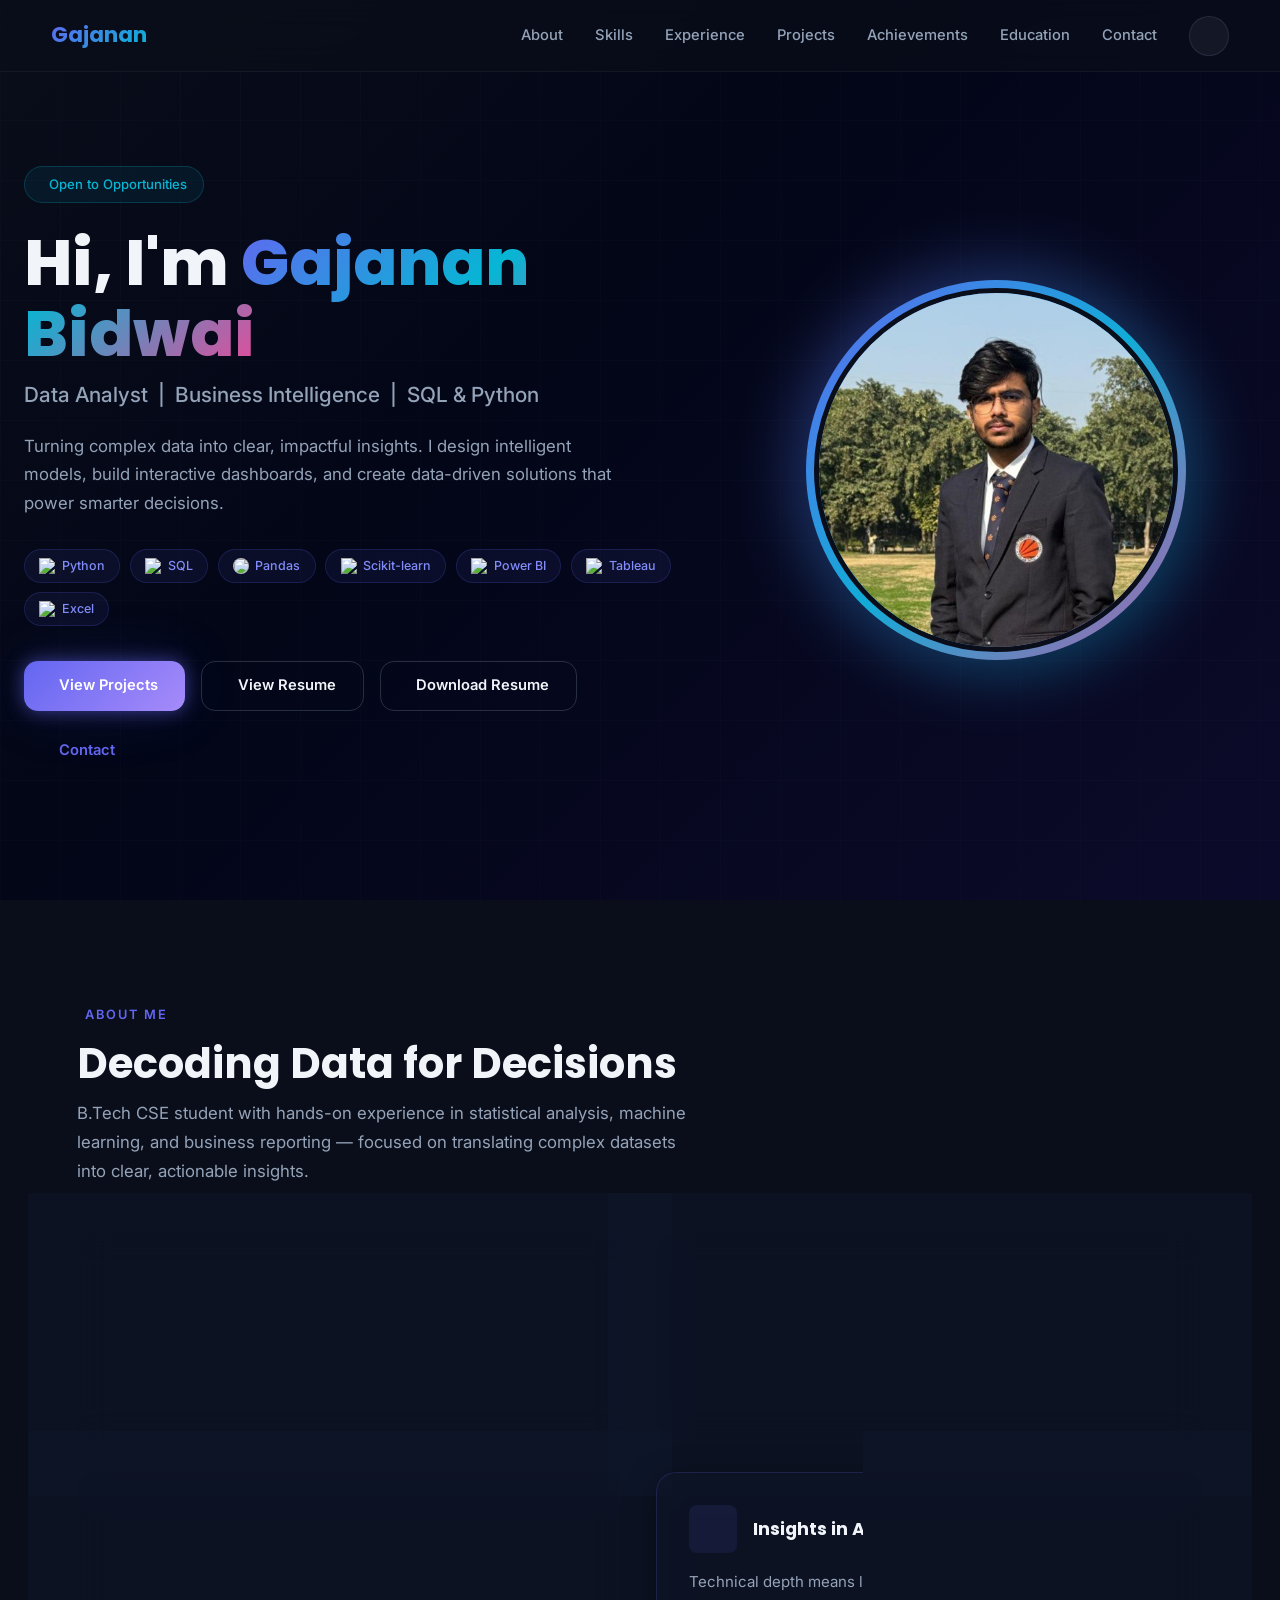
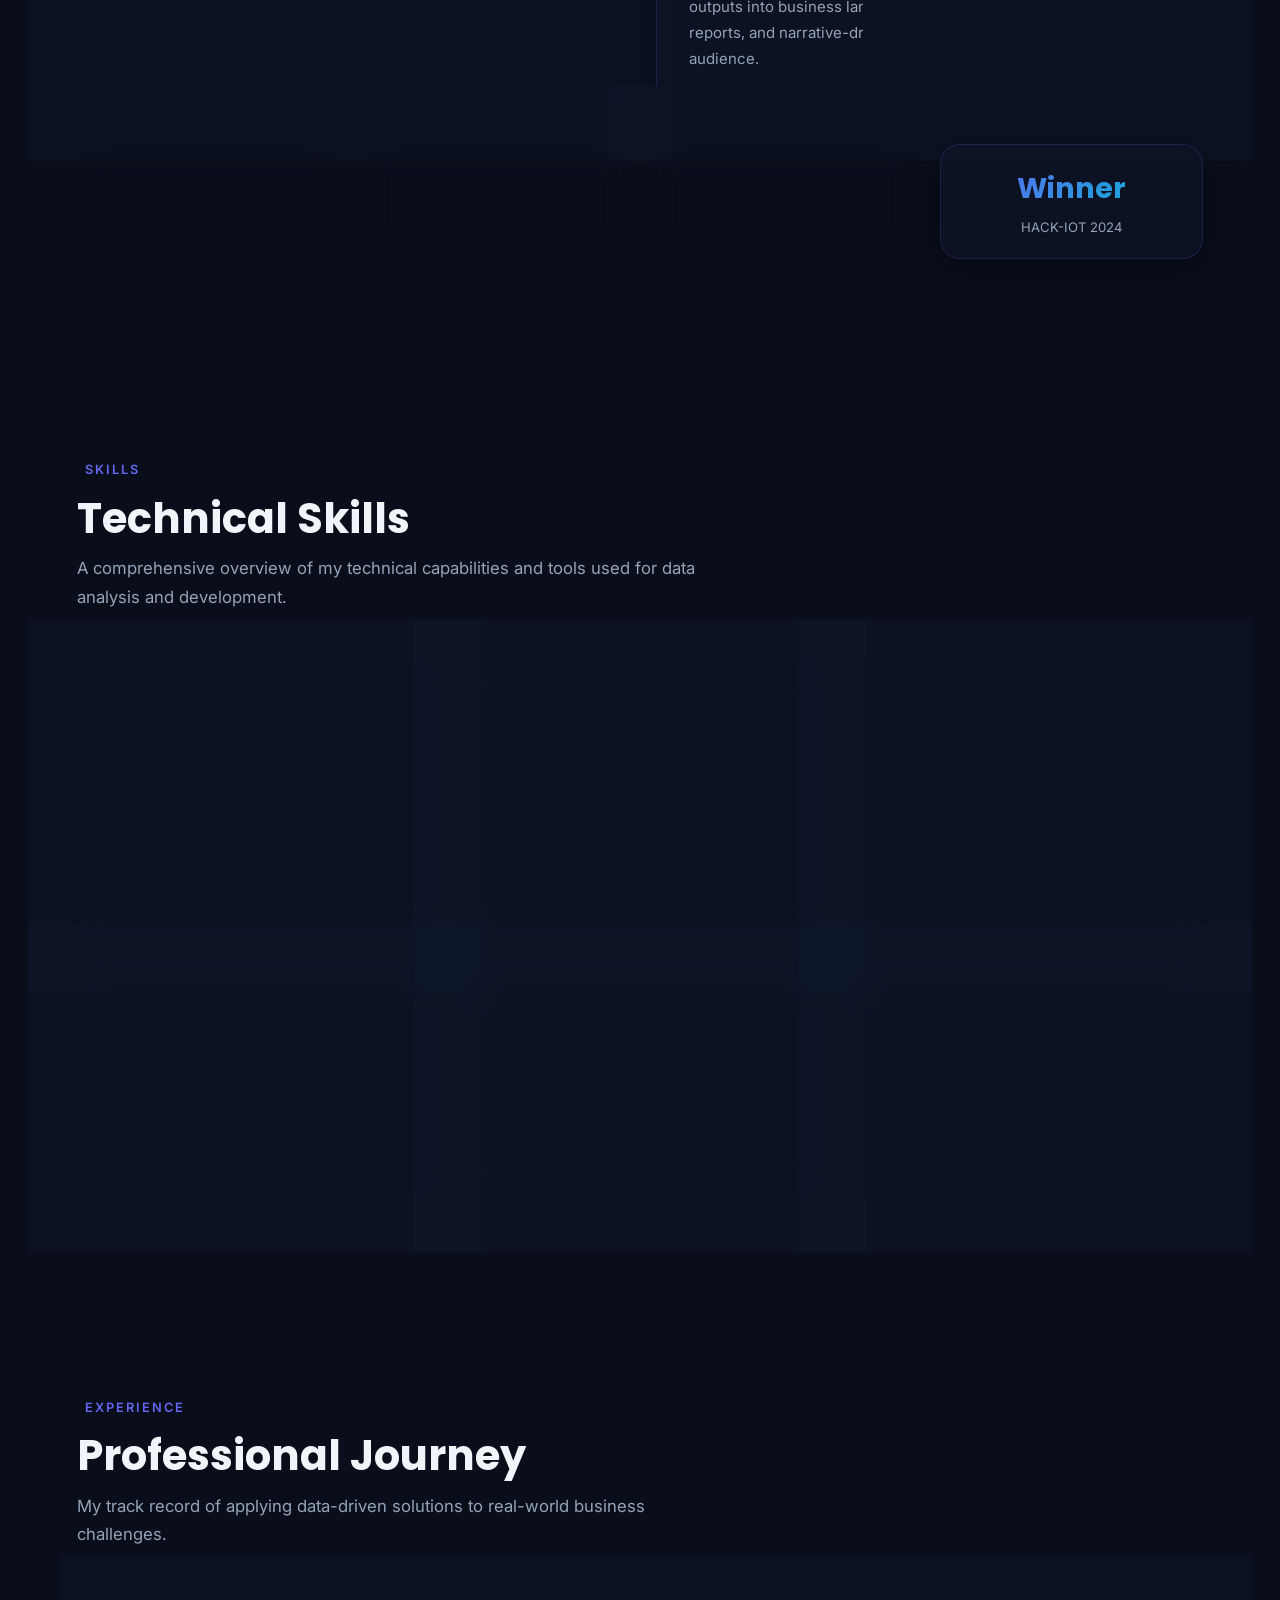
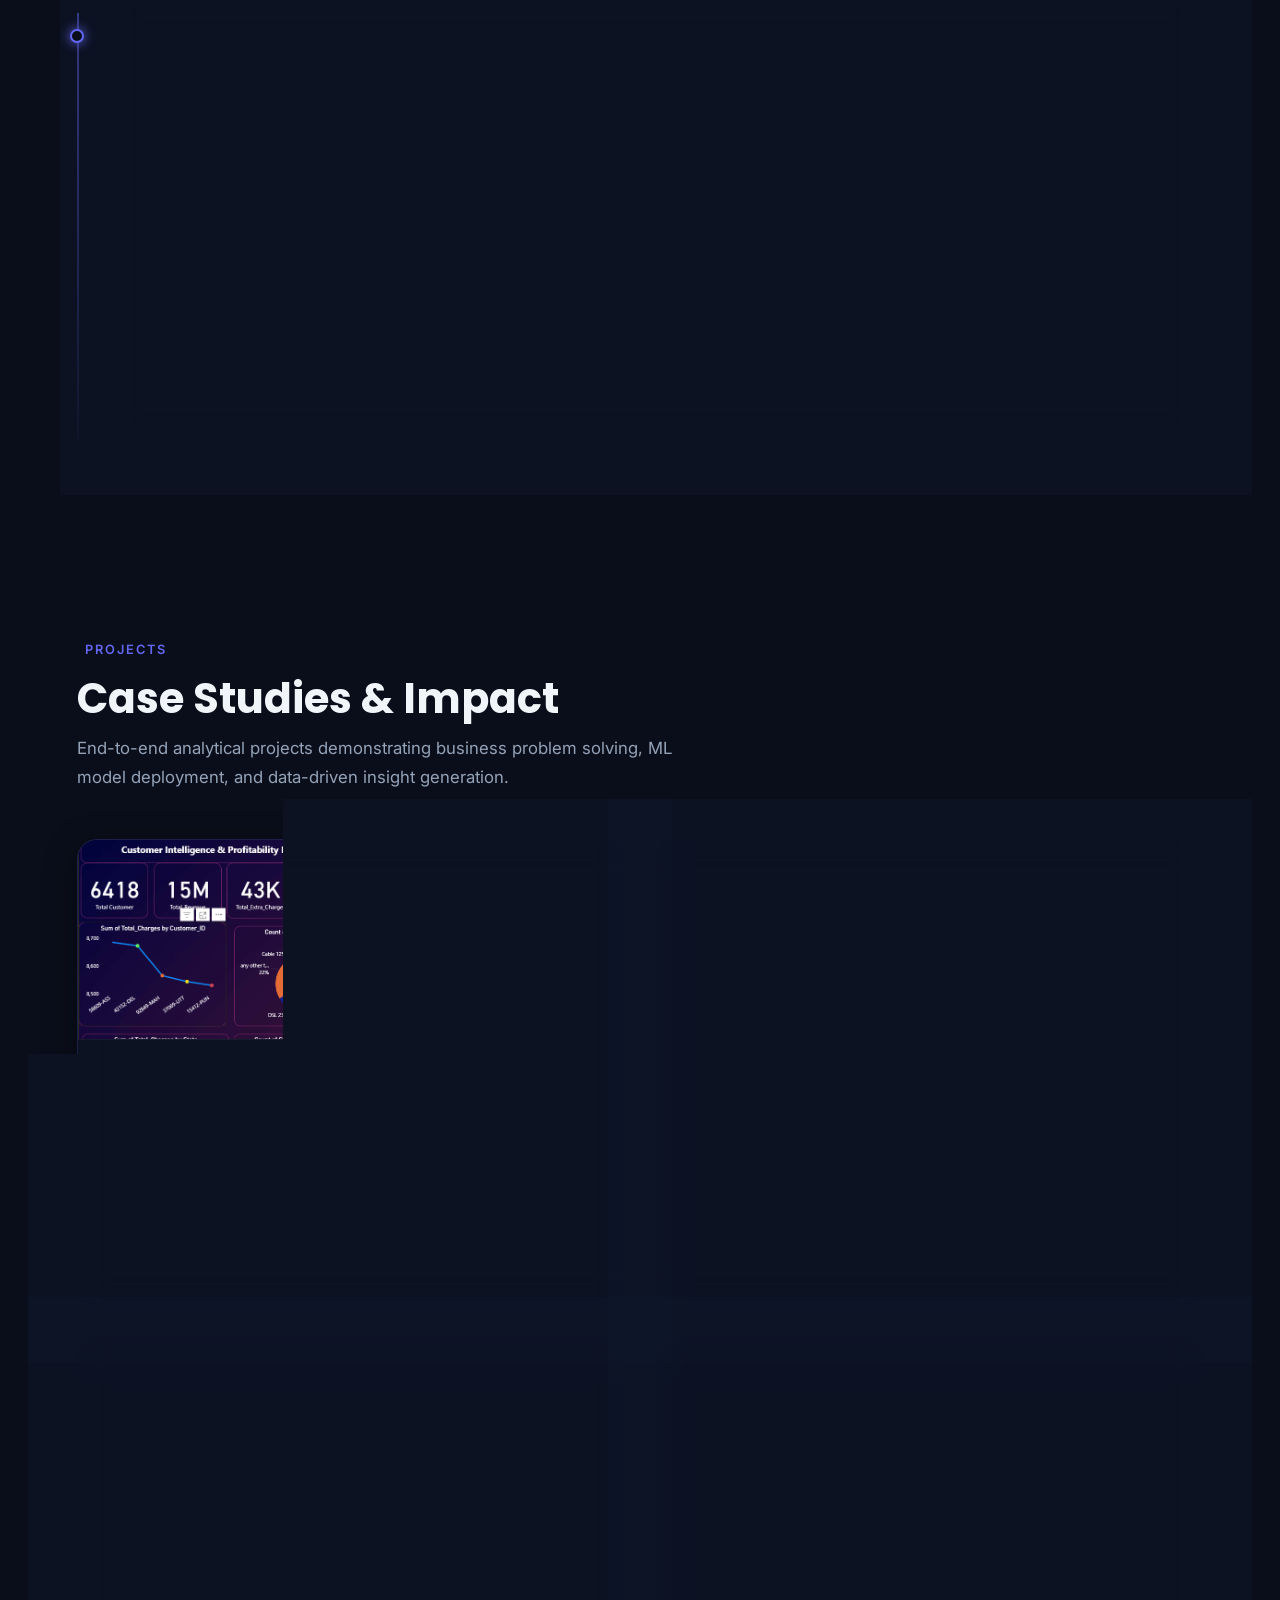
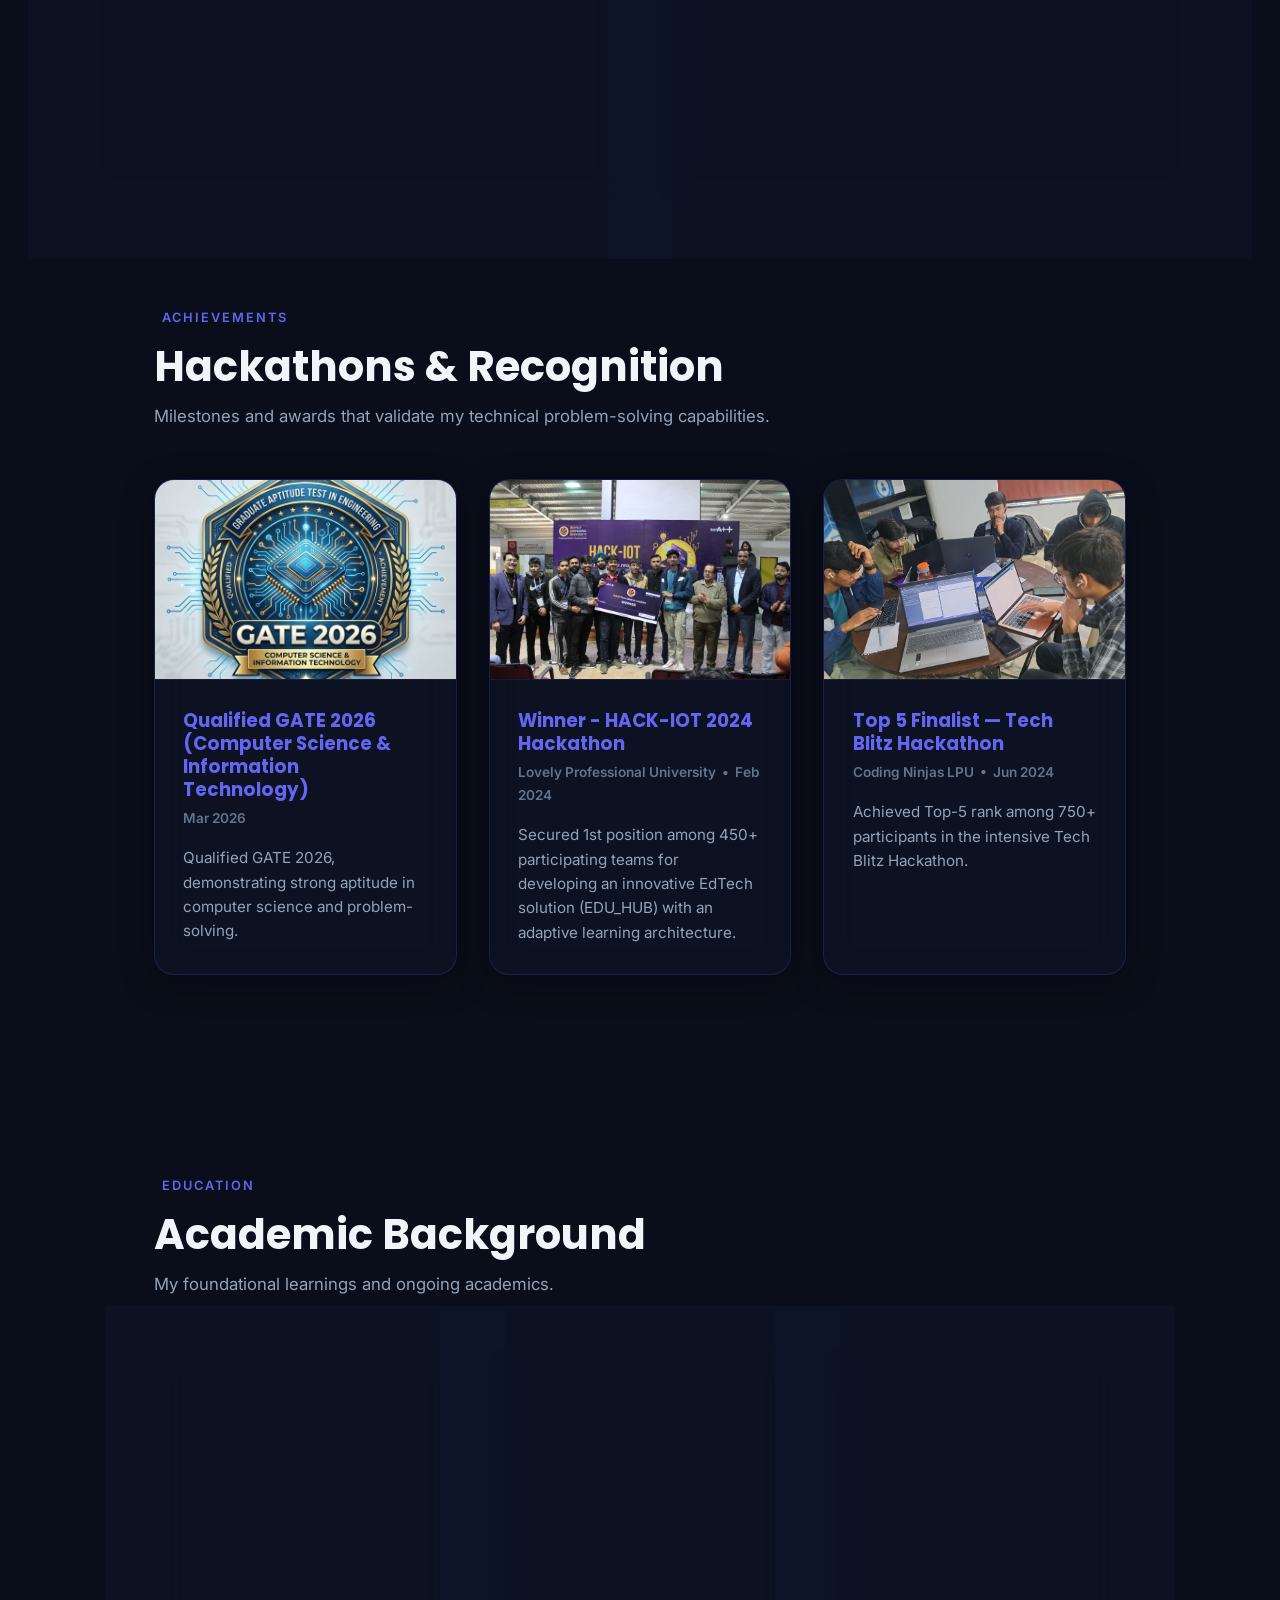
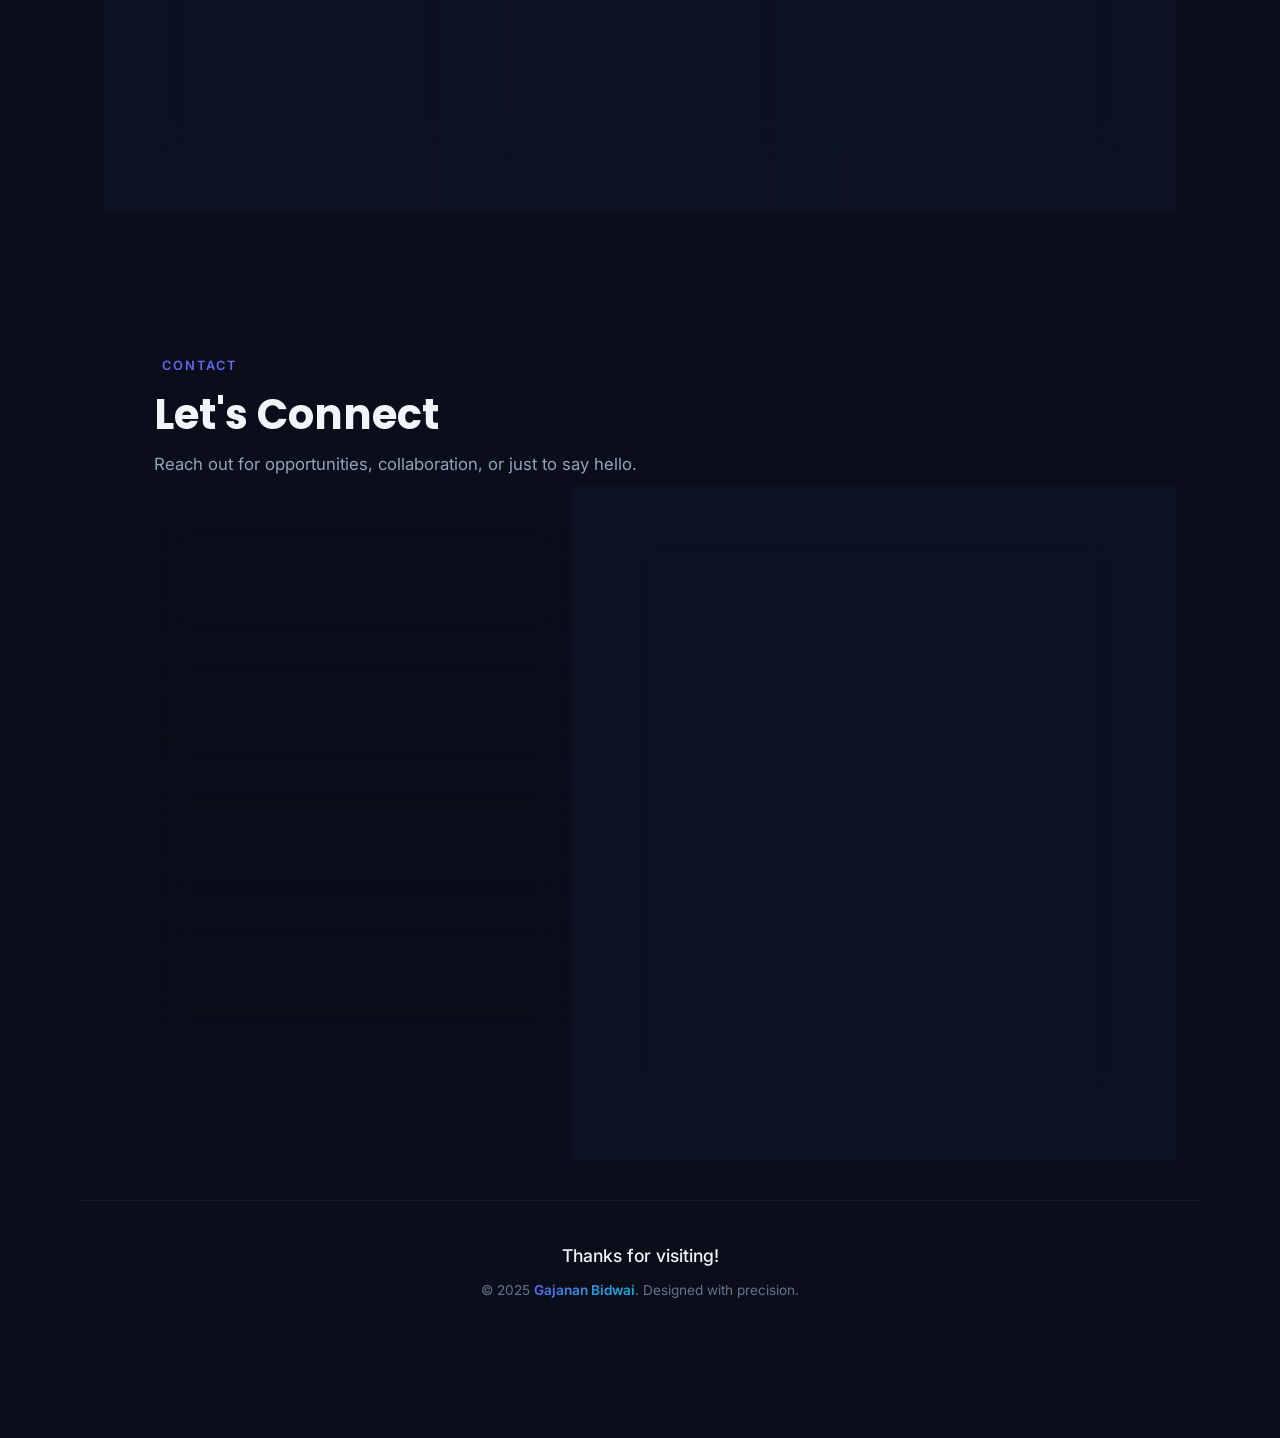
==== commit b50c99eb: "commit" ====
--- a/index.html
+++ b/index.html
@@ -300,38 +300,6 @@
               </div>
             </div>
 
-            <!-- Role 2: Co-Lead -->
-            <div class="exp-role" style="margin-bottom: 2.2rem;">
-              <div class="exp-header" style="margin-bottom: 0.8rem;">
-                <div>
-                  <h4 class="exp-title" style="font-size: 1.25rem;">Co-Lead - Data Management</h4>
-                </div>
-                <div class="exp-date">Sep 2024 &mdash; Jan 2025</div>
-              </div>
-              <div class="exp-body">
-                <ul>
-                  <li>Assisted in overseeing data collection pipelines and ensuring adherence to data governance policies.</li>
-                  <li>Collaborated with cross-functional student teams to deliver actionable insights for university events.</li>
-                </ul>
-              </div>
-            </div>
-
-            <!-- Role 3: Member -->
-            <div class="exp-role" style="margin-bottom: 1rem;">
-              <div class="exp-header" style="margin-bottom: 0.8rem;">
-                <div>
-                  <h4 class="exp-title" style="font-size: 1.25rem;">Member - Dept of Student Organisation</h4>
-                </div>
-                <div class="exp-date">Mar 2024 &mdash; Aug 2024</div>
-              </div>
-              <div class="exp-body">
-                <ul>
-                  <li>Collected, cleaned, and organized student participation data for wide-scale university activities.</li>
-                  <li>Contributed to weekly performance reports using fundamental data visualization techniques.</li>
-                </ul>
-              </div>
-            </div>
-          </div>
 
           <!-- Combined Tools -->
           <div class="exp-tools" style="margin-top: 1.5rem; padding-top: 1.5rem; border-top: 1px solid rgba(148, 163, 184, 0.15);">
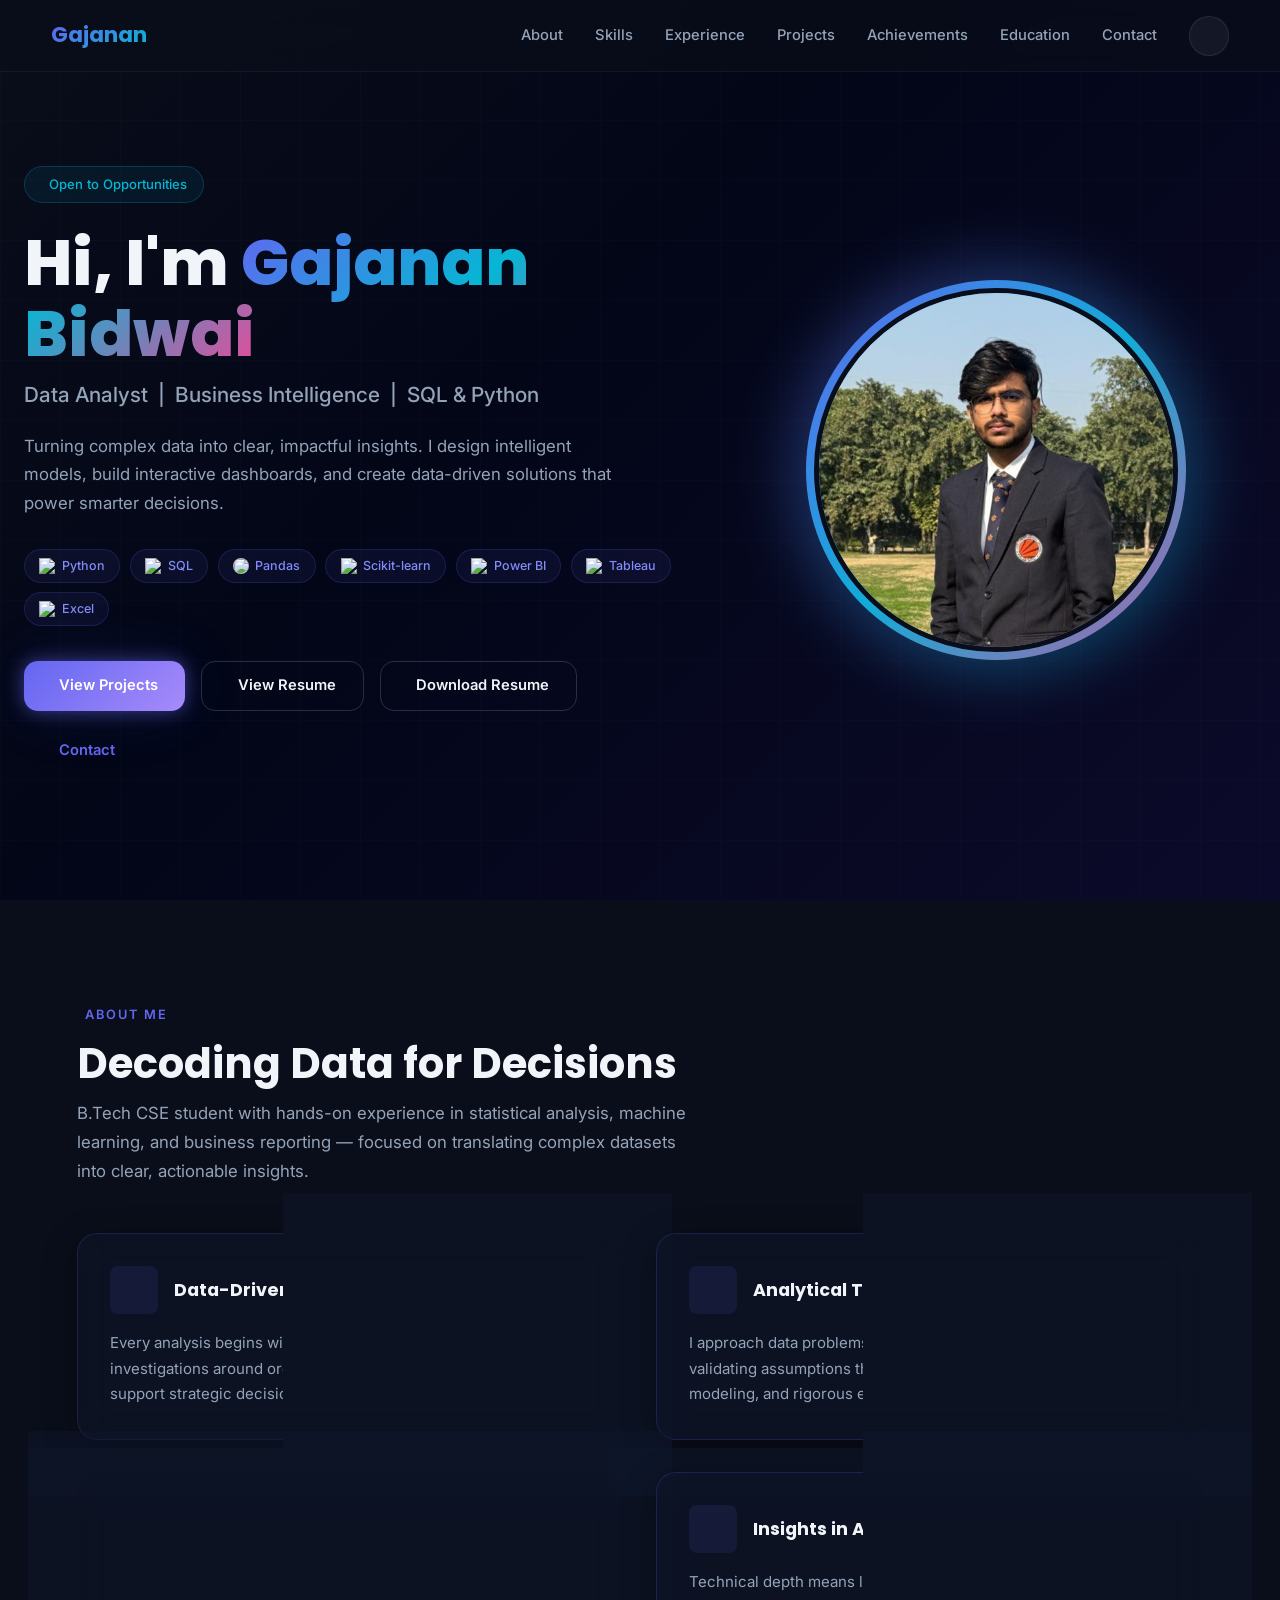
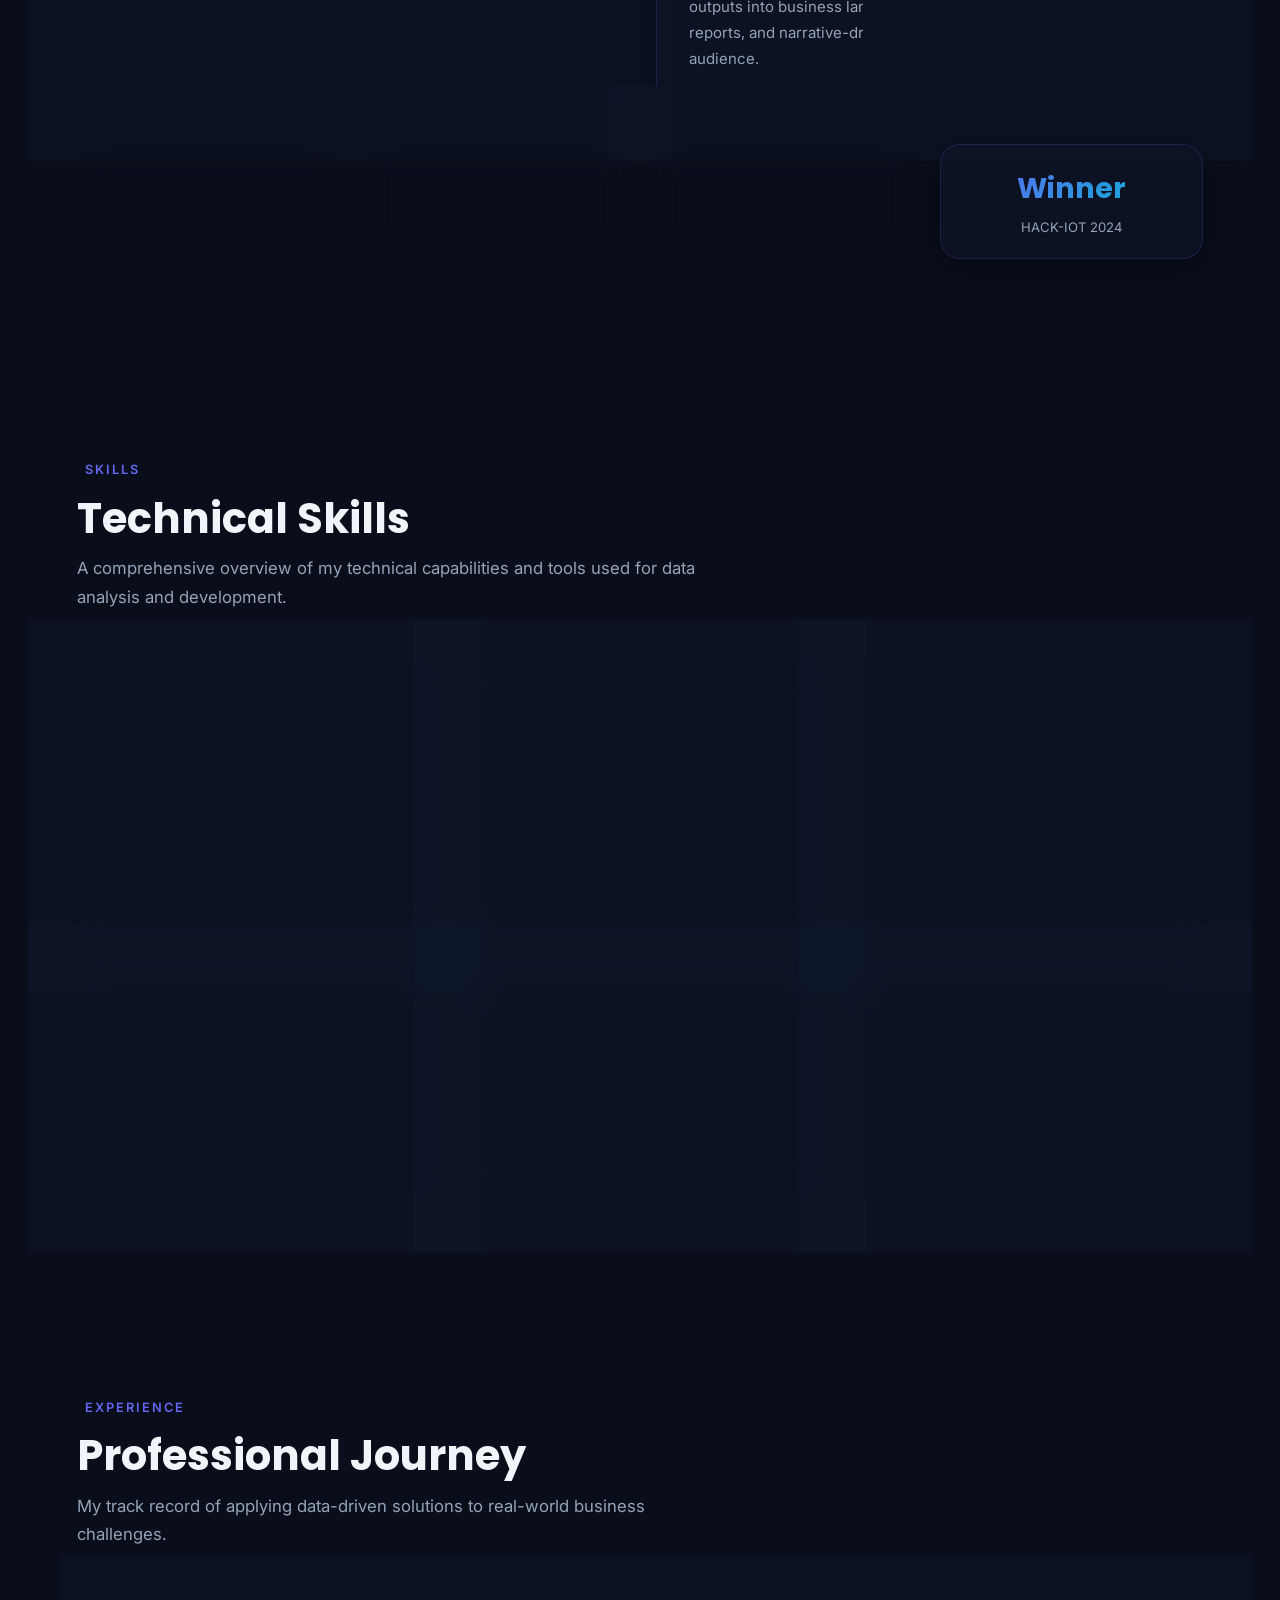
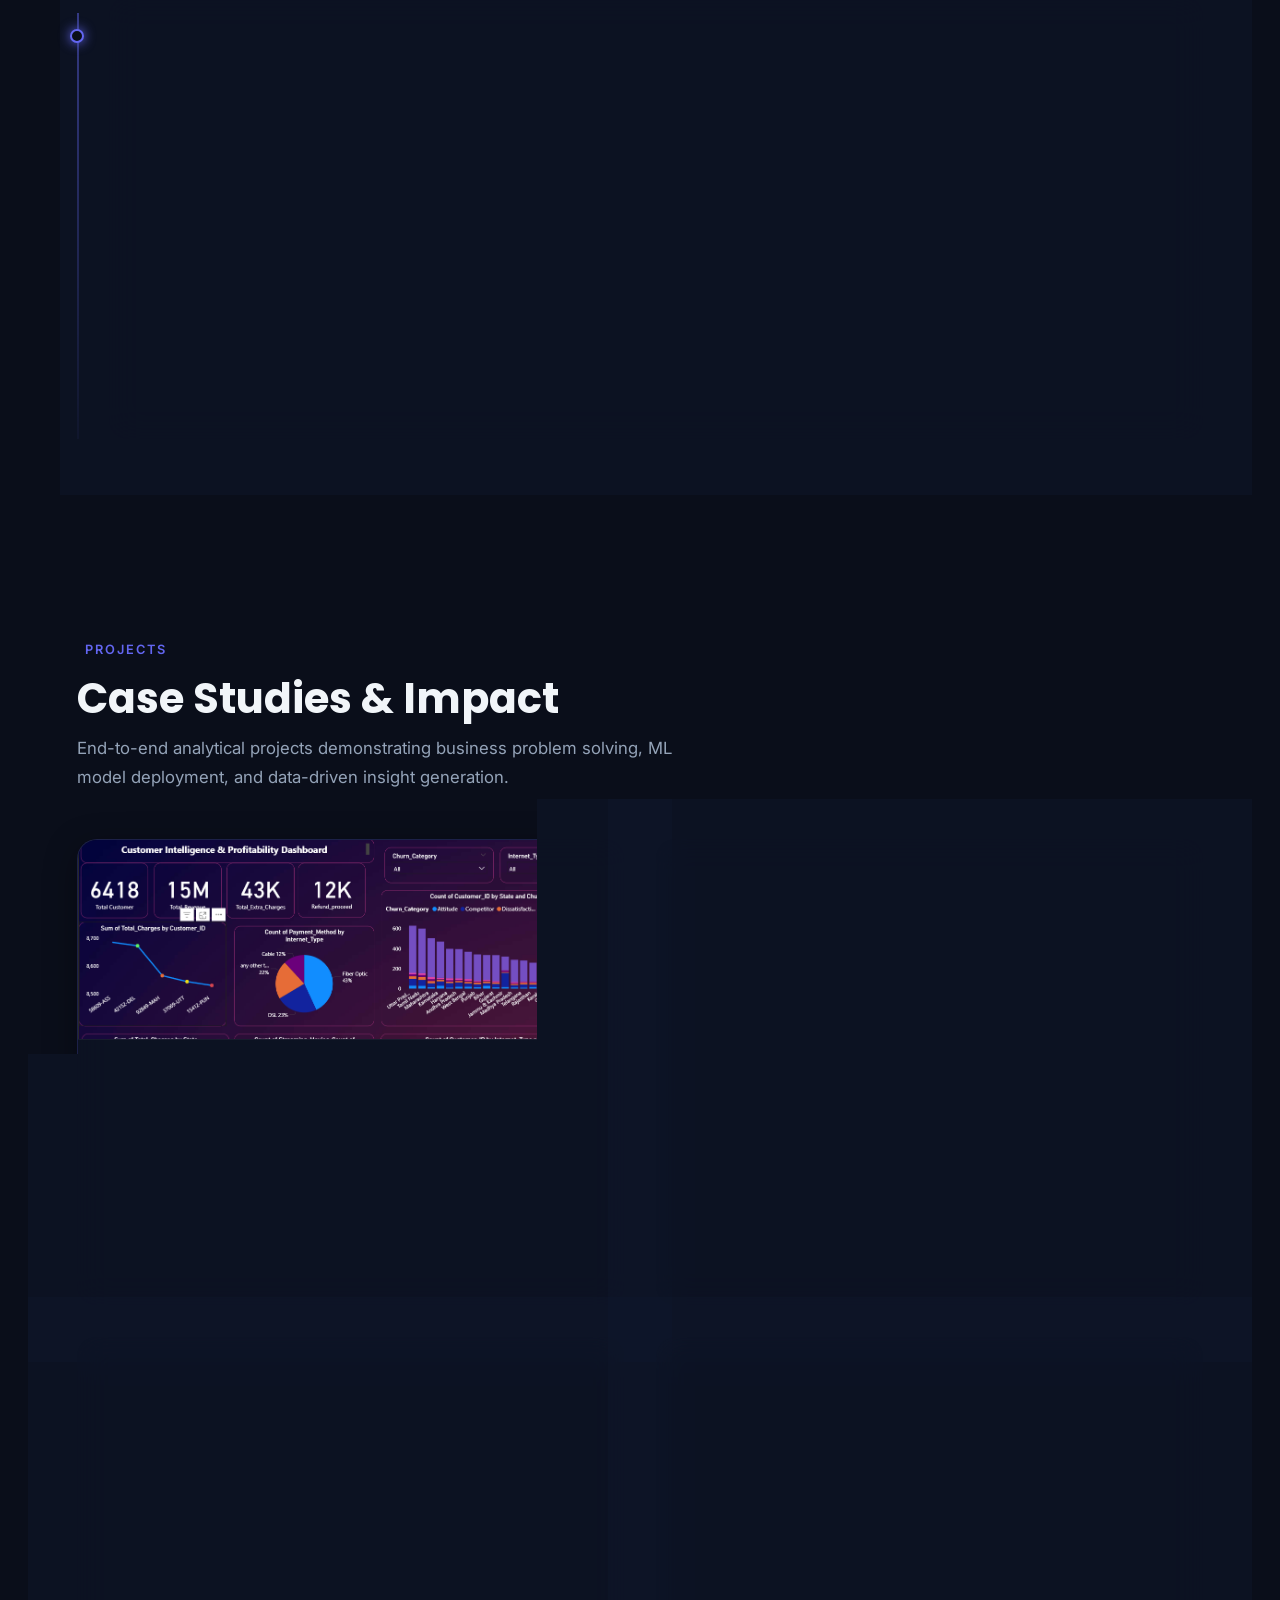
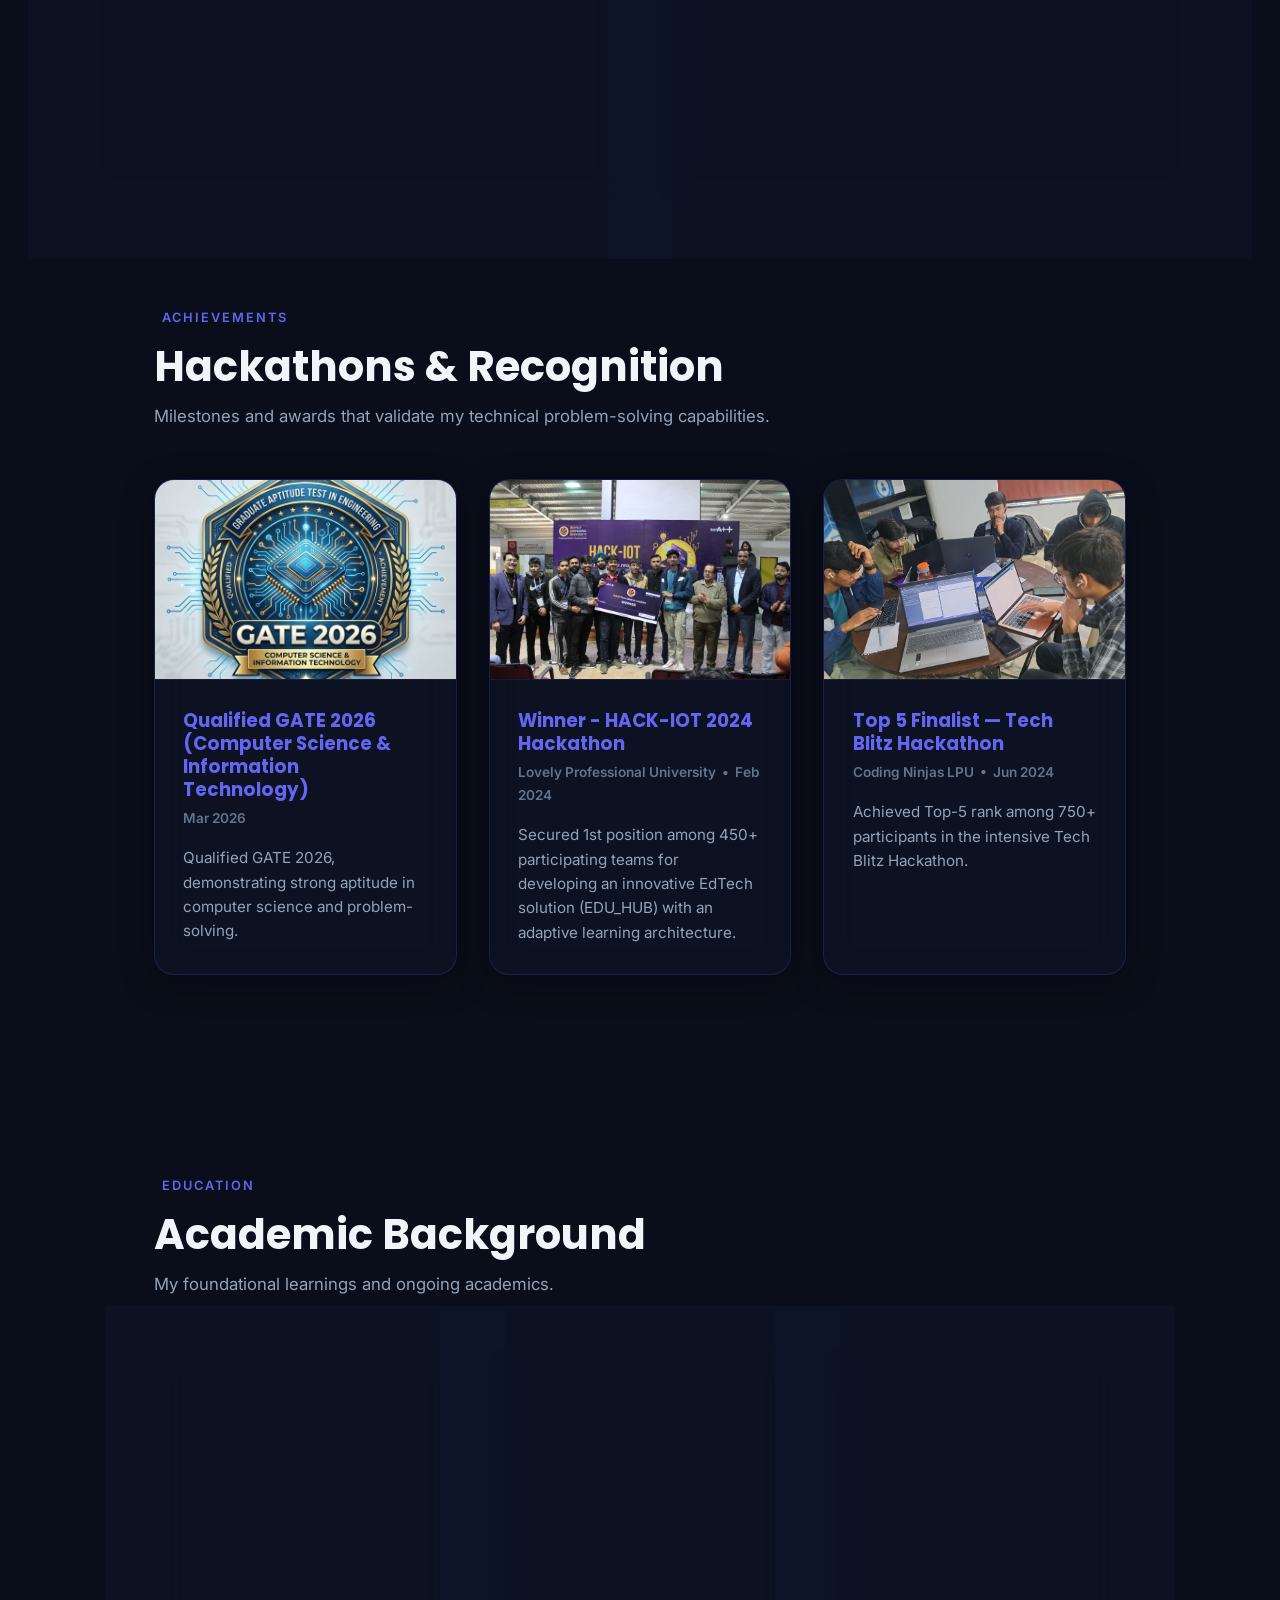
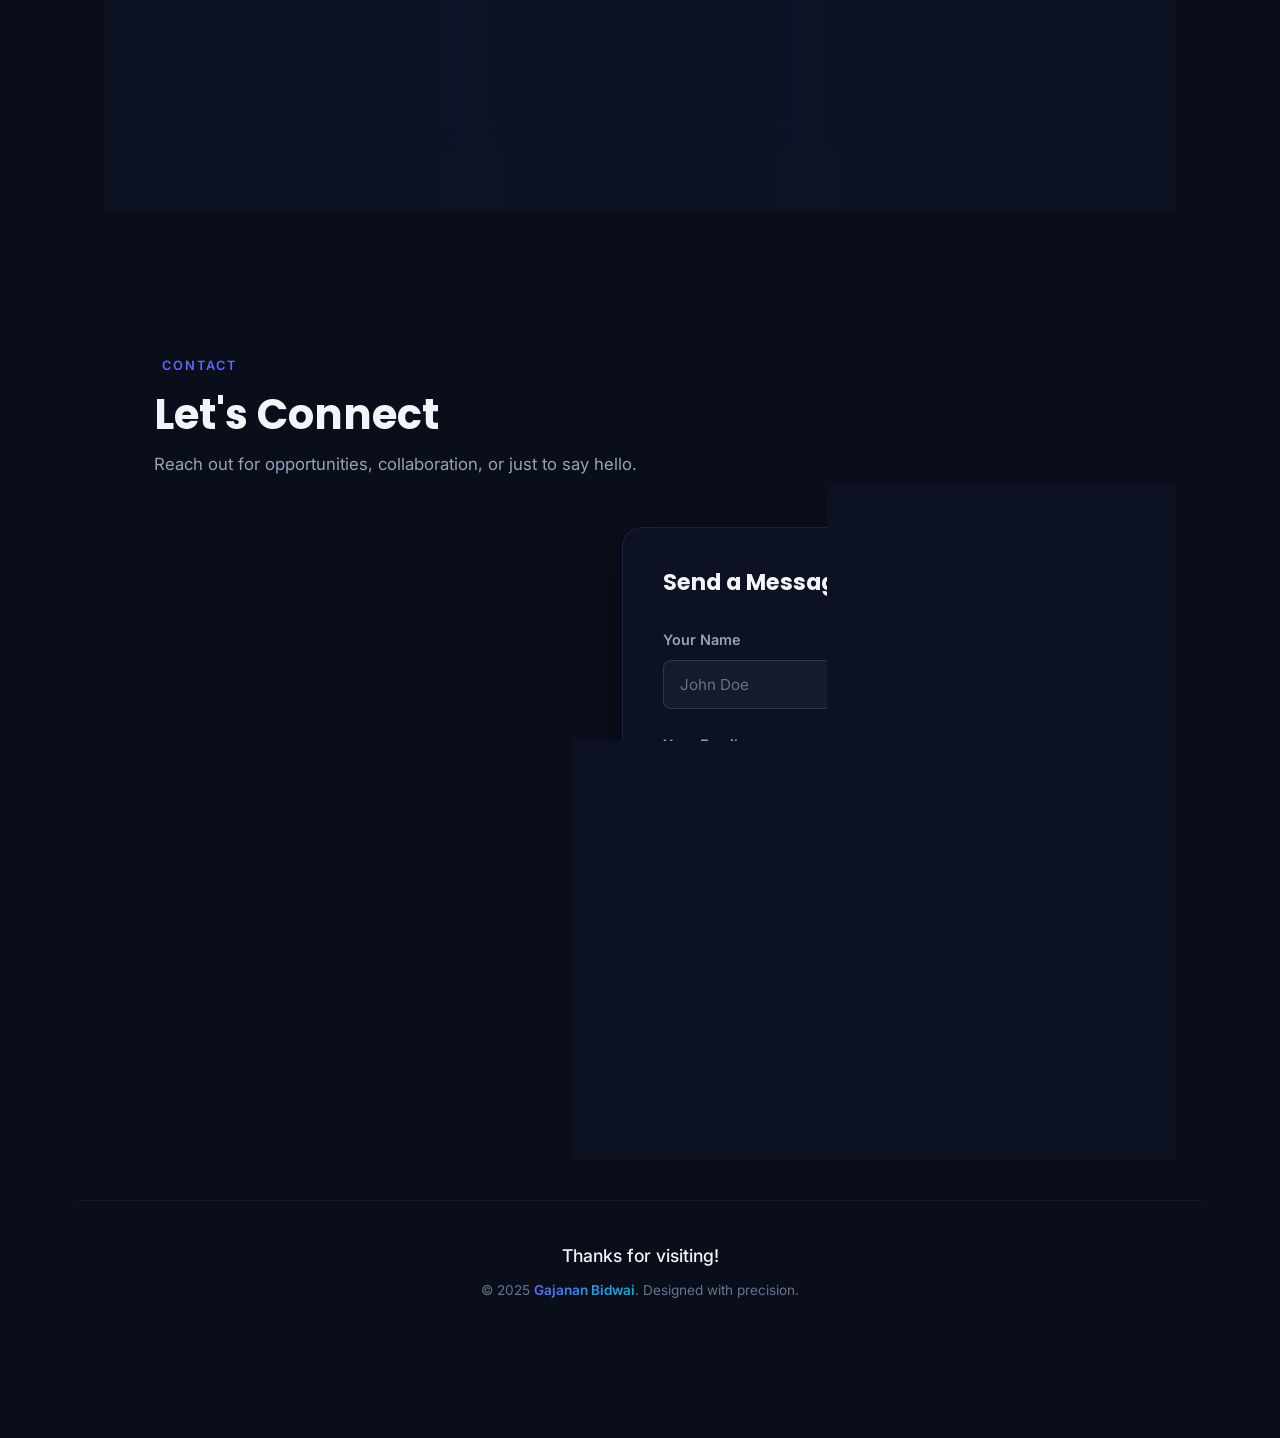
==== commit 46cd25e3: "commit" ====
--- a/index.html
+++ b/index.html
@@ -498,7 +498,7 @@
           </div>
           <div class="edu-body">
             <p class="edu-degree">Bachelor of Technology &mdash; Computer Science and Engineering</p>
-            <p class="edu-grade"><strong>CGPA:</strong> 7.12</p>
+            <p class="edu-grade"><strong>CGPA:</strong> 7.40</p>
           </div>
         </div>
 
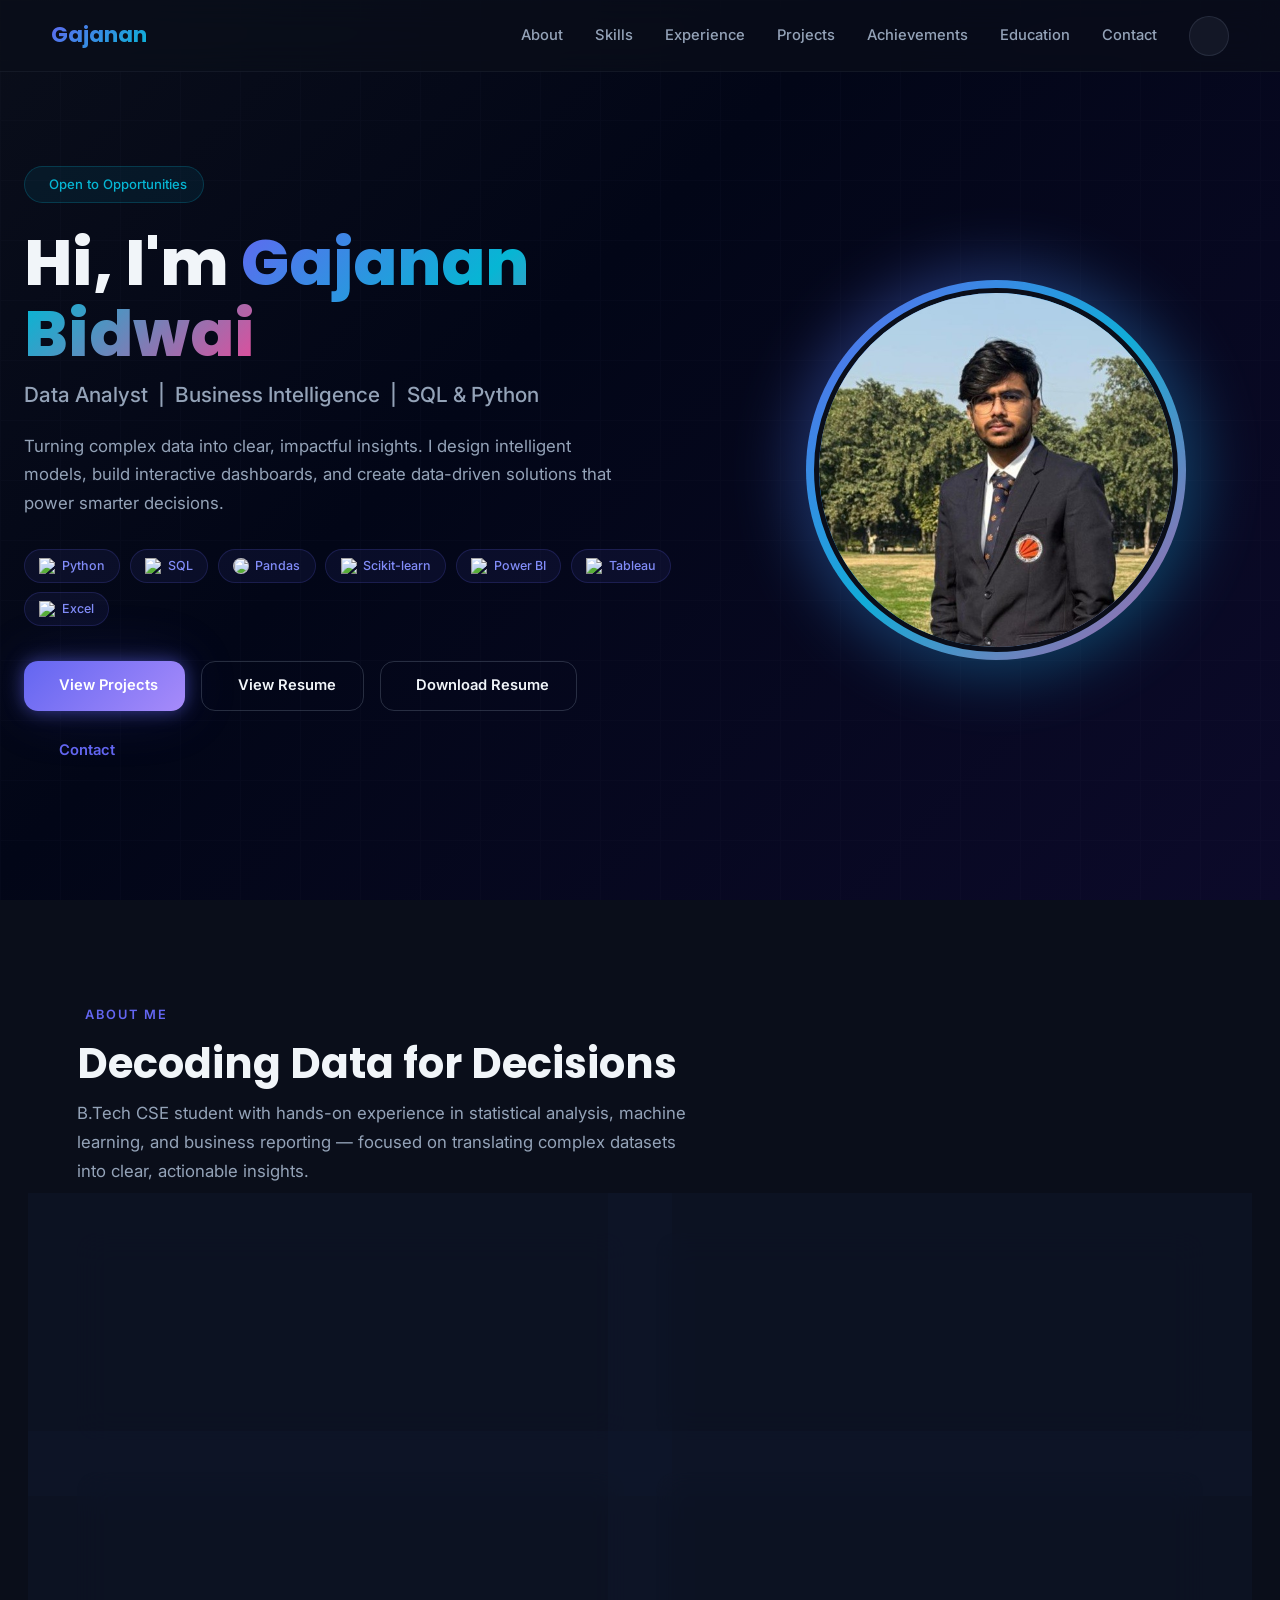
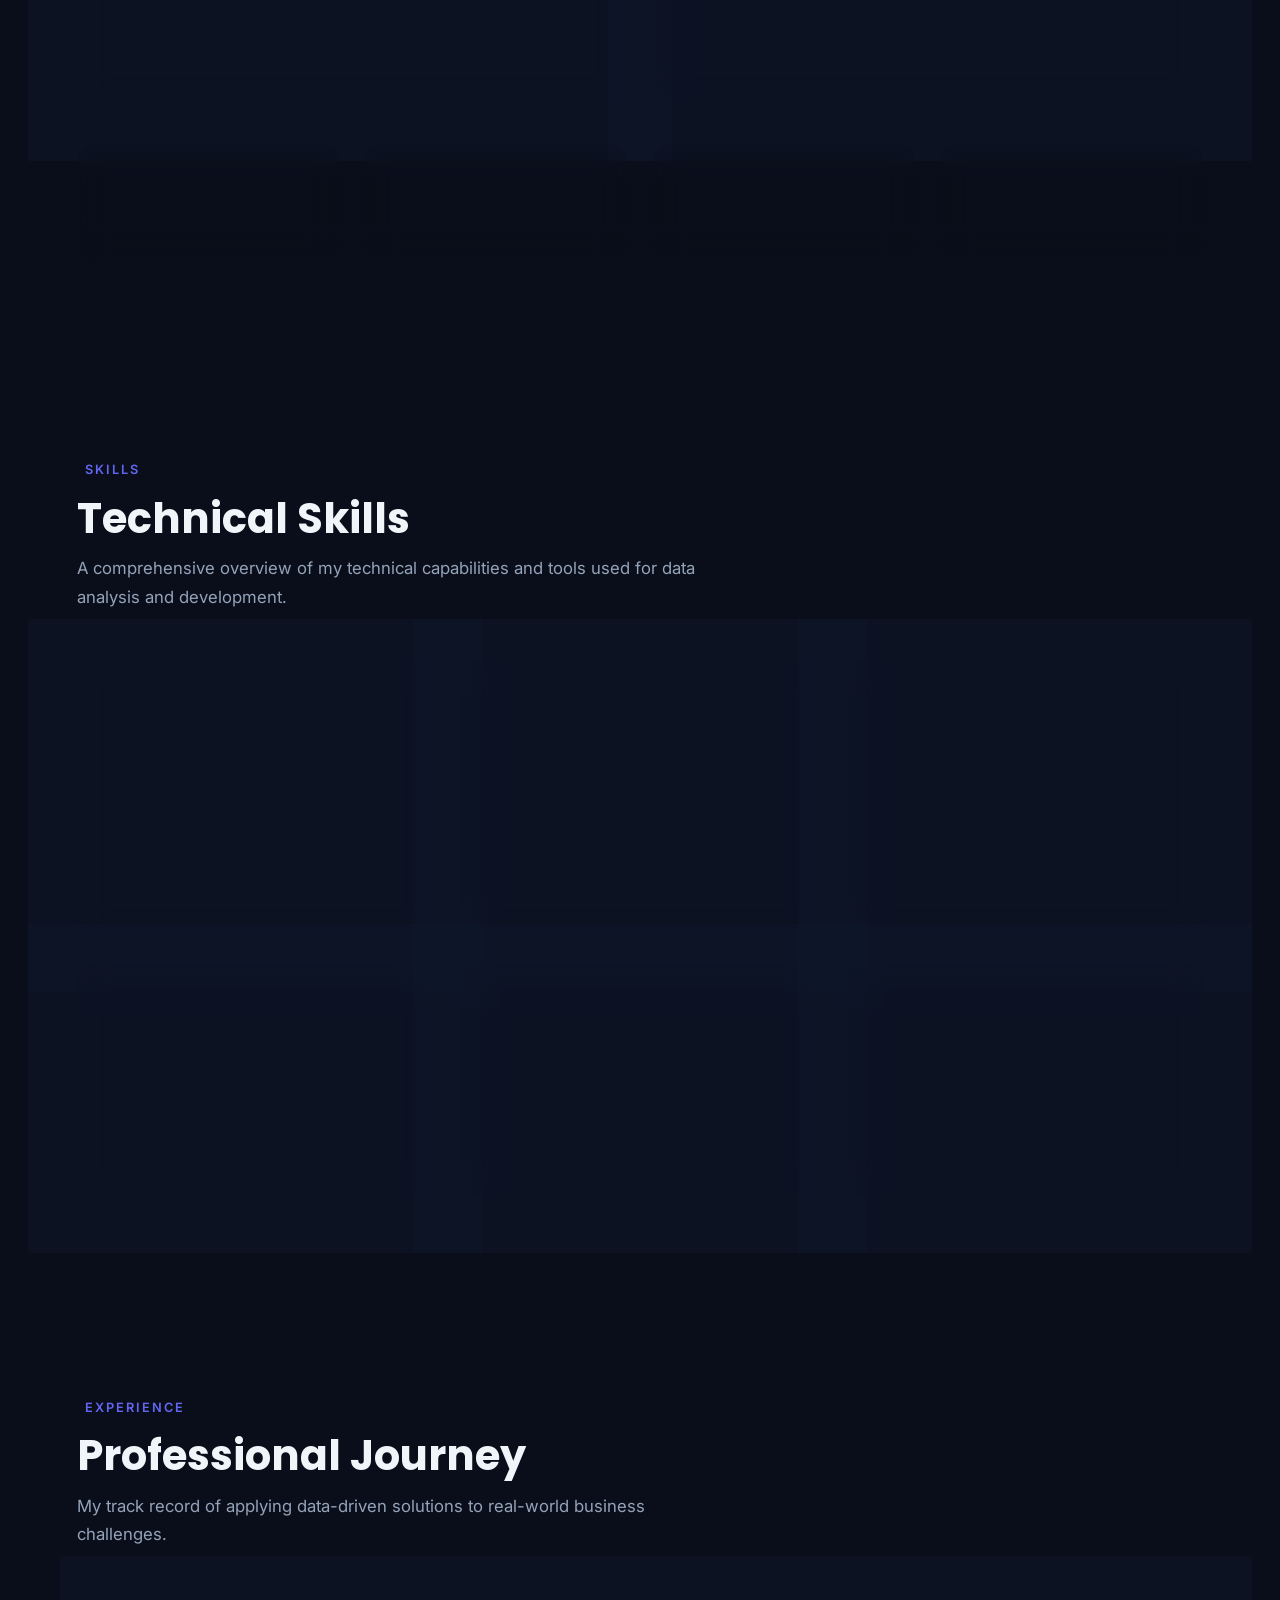
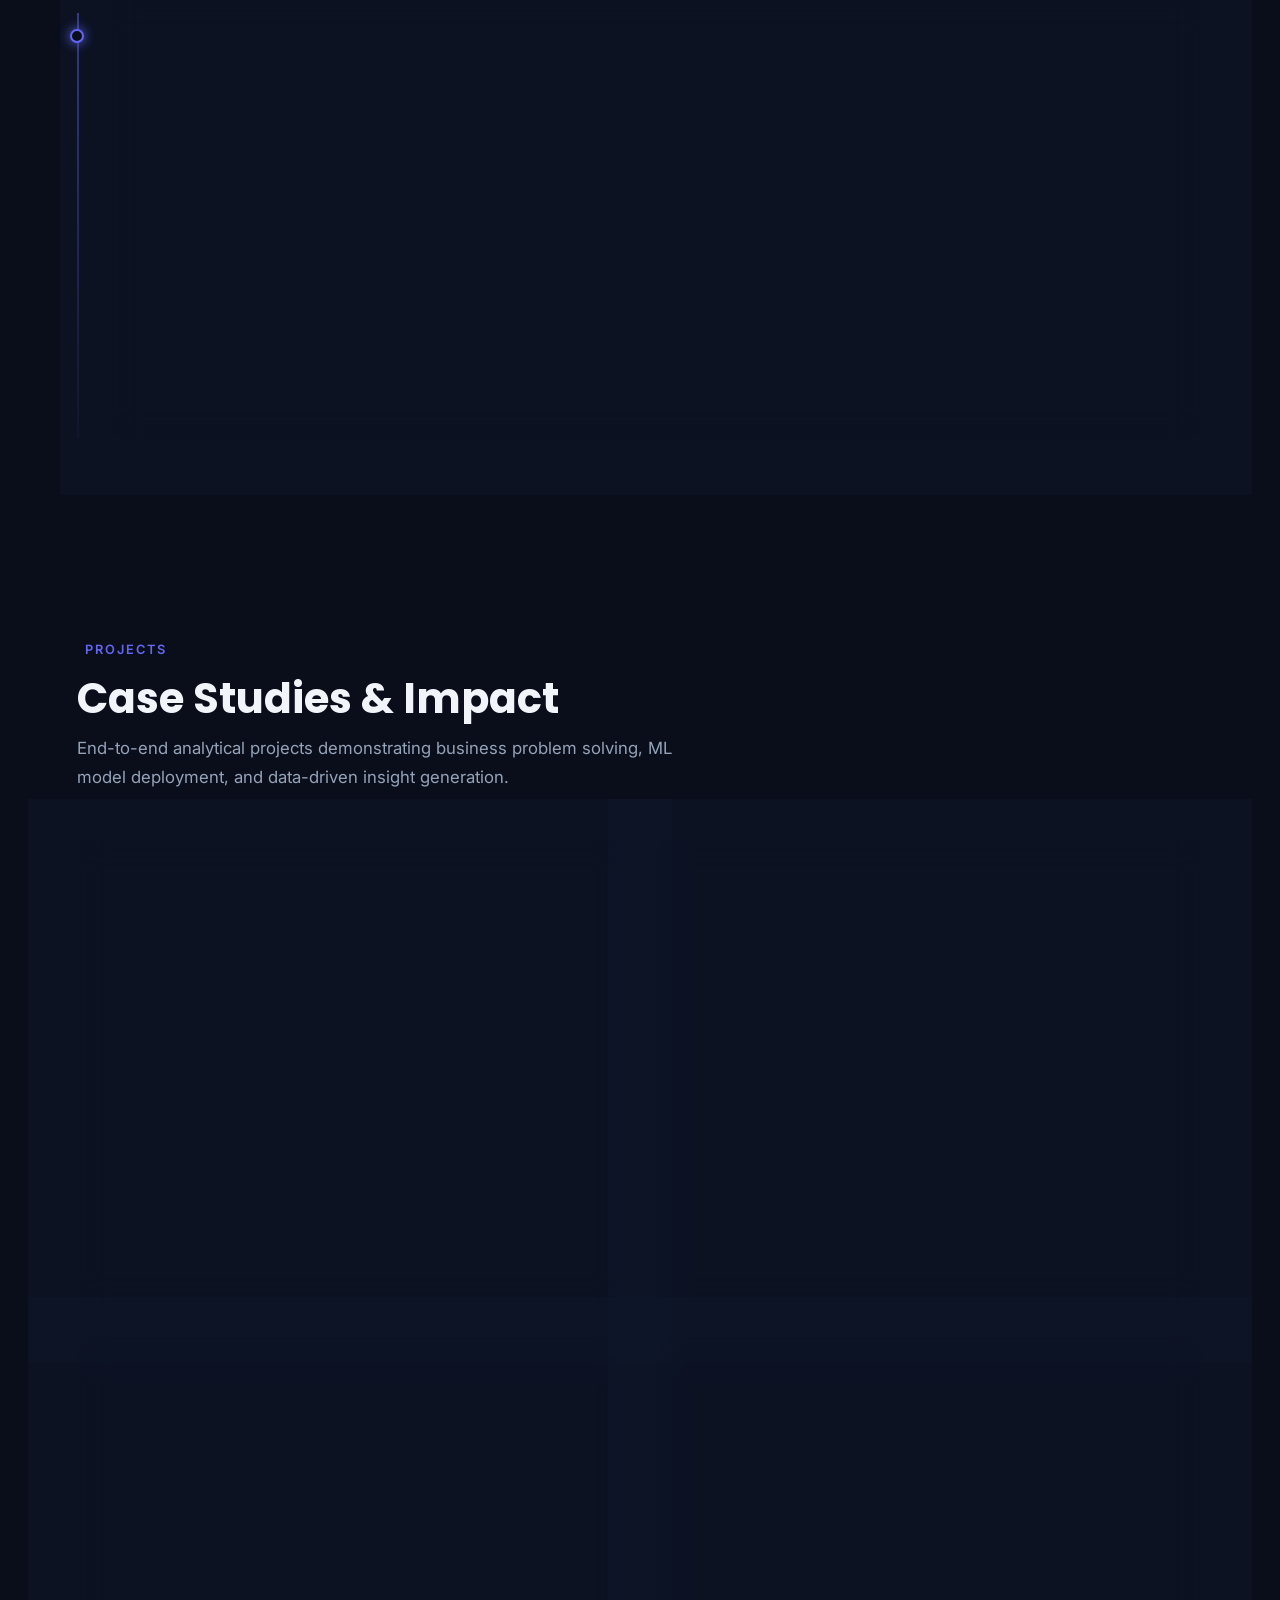
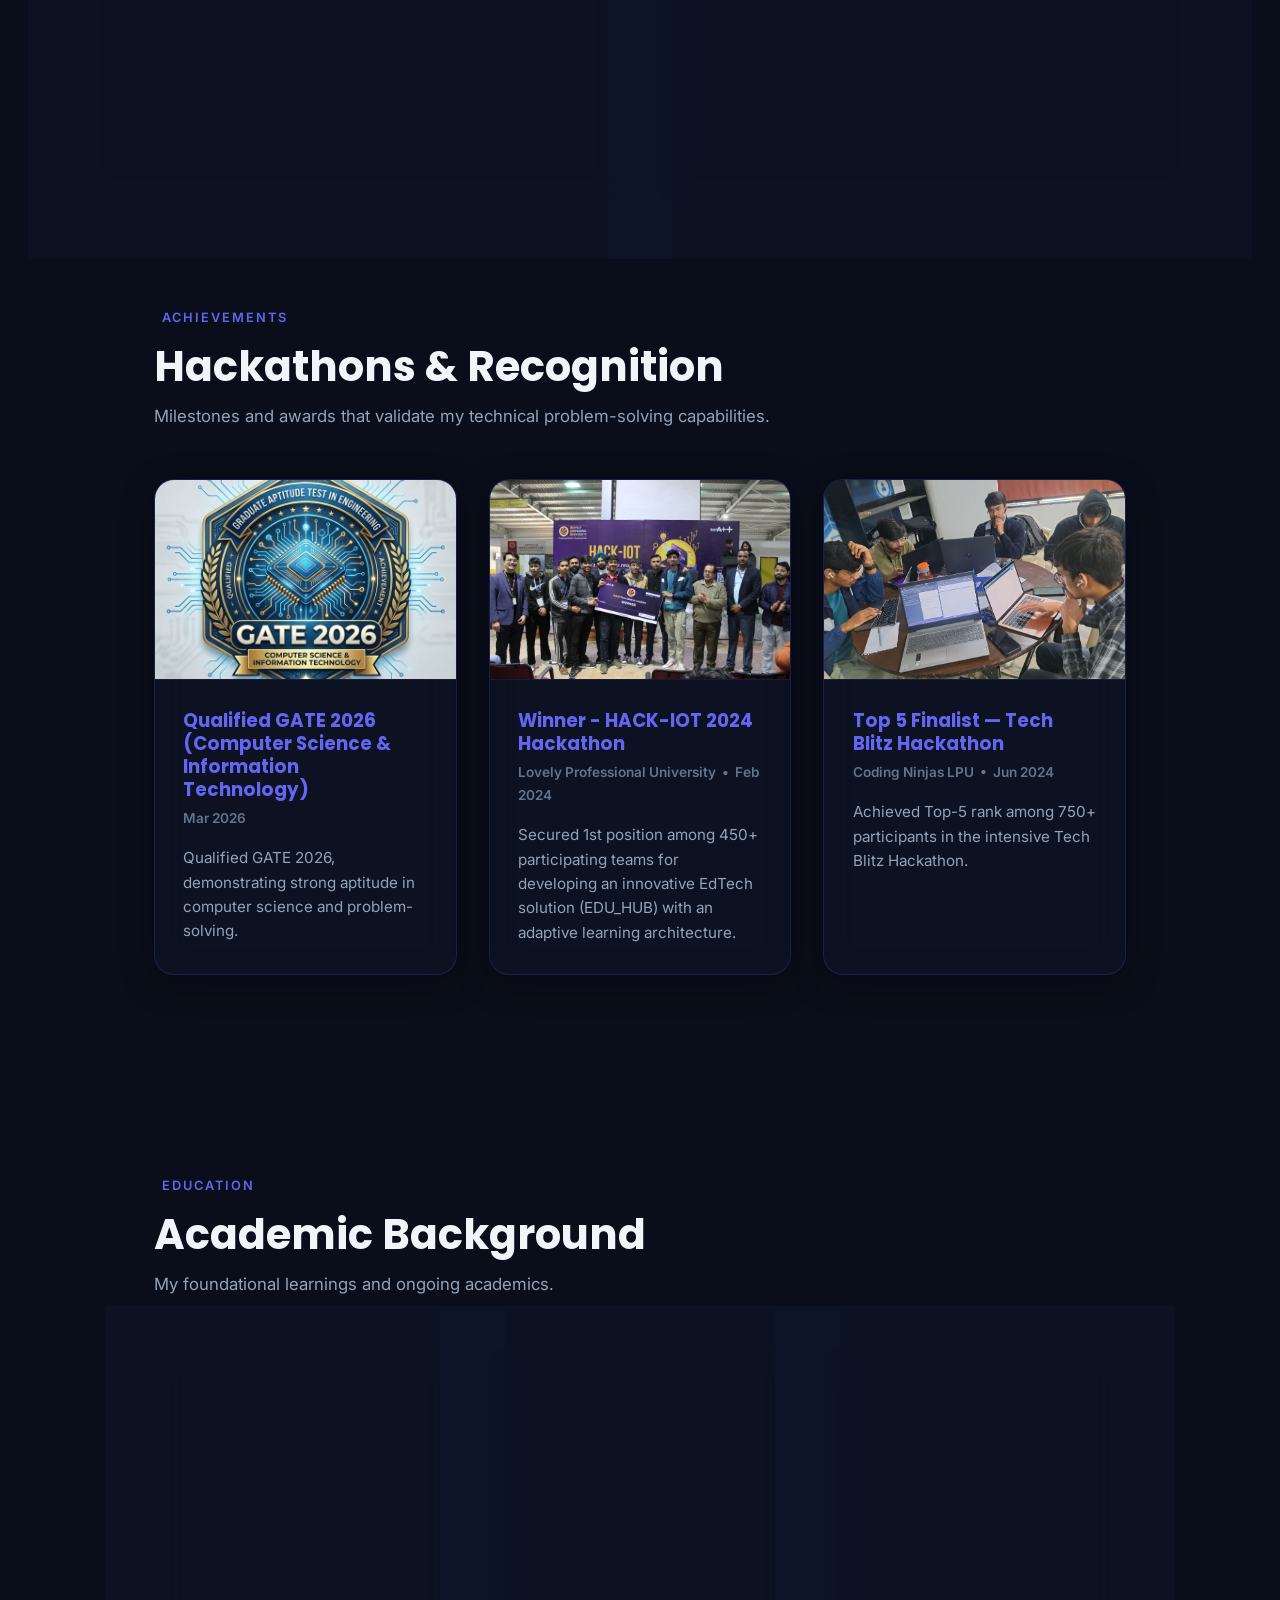
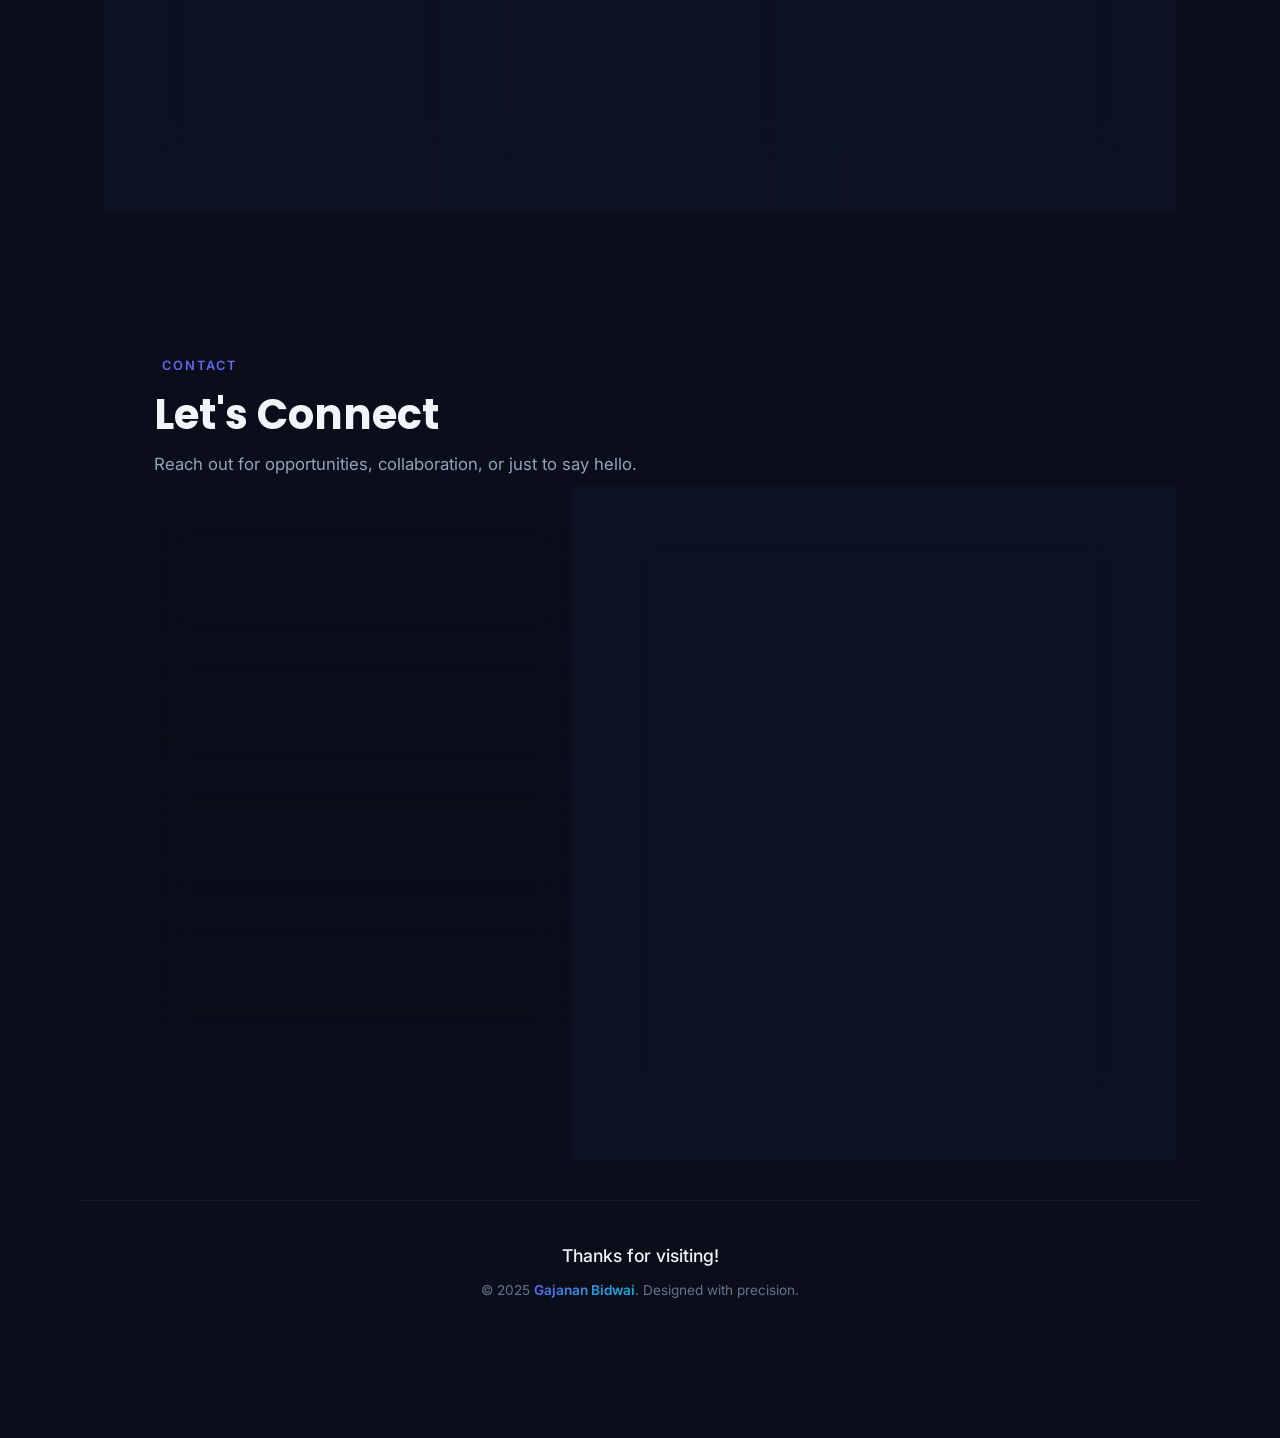
==== commit 0e41098b: "commit" ====
--- a/index.html
+++ b/index.html
@@ -17,7 +17,7 @@
 
 <body>
 
-  <!-- LOADER -->
+  <!-- LOADER o-->
   <div class="loader-wrap" id="loader">
     <div class="loader-spinner"></div>
   </div>
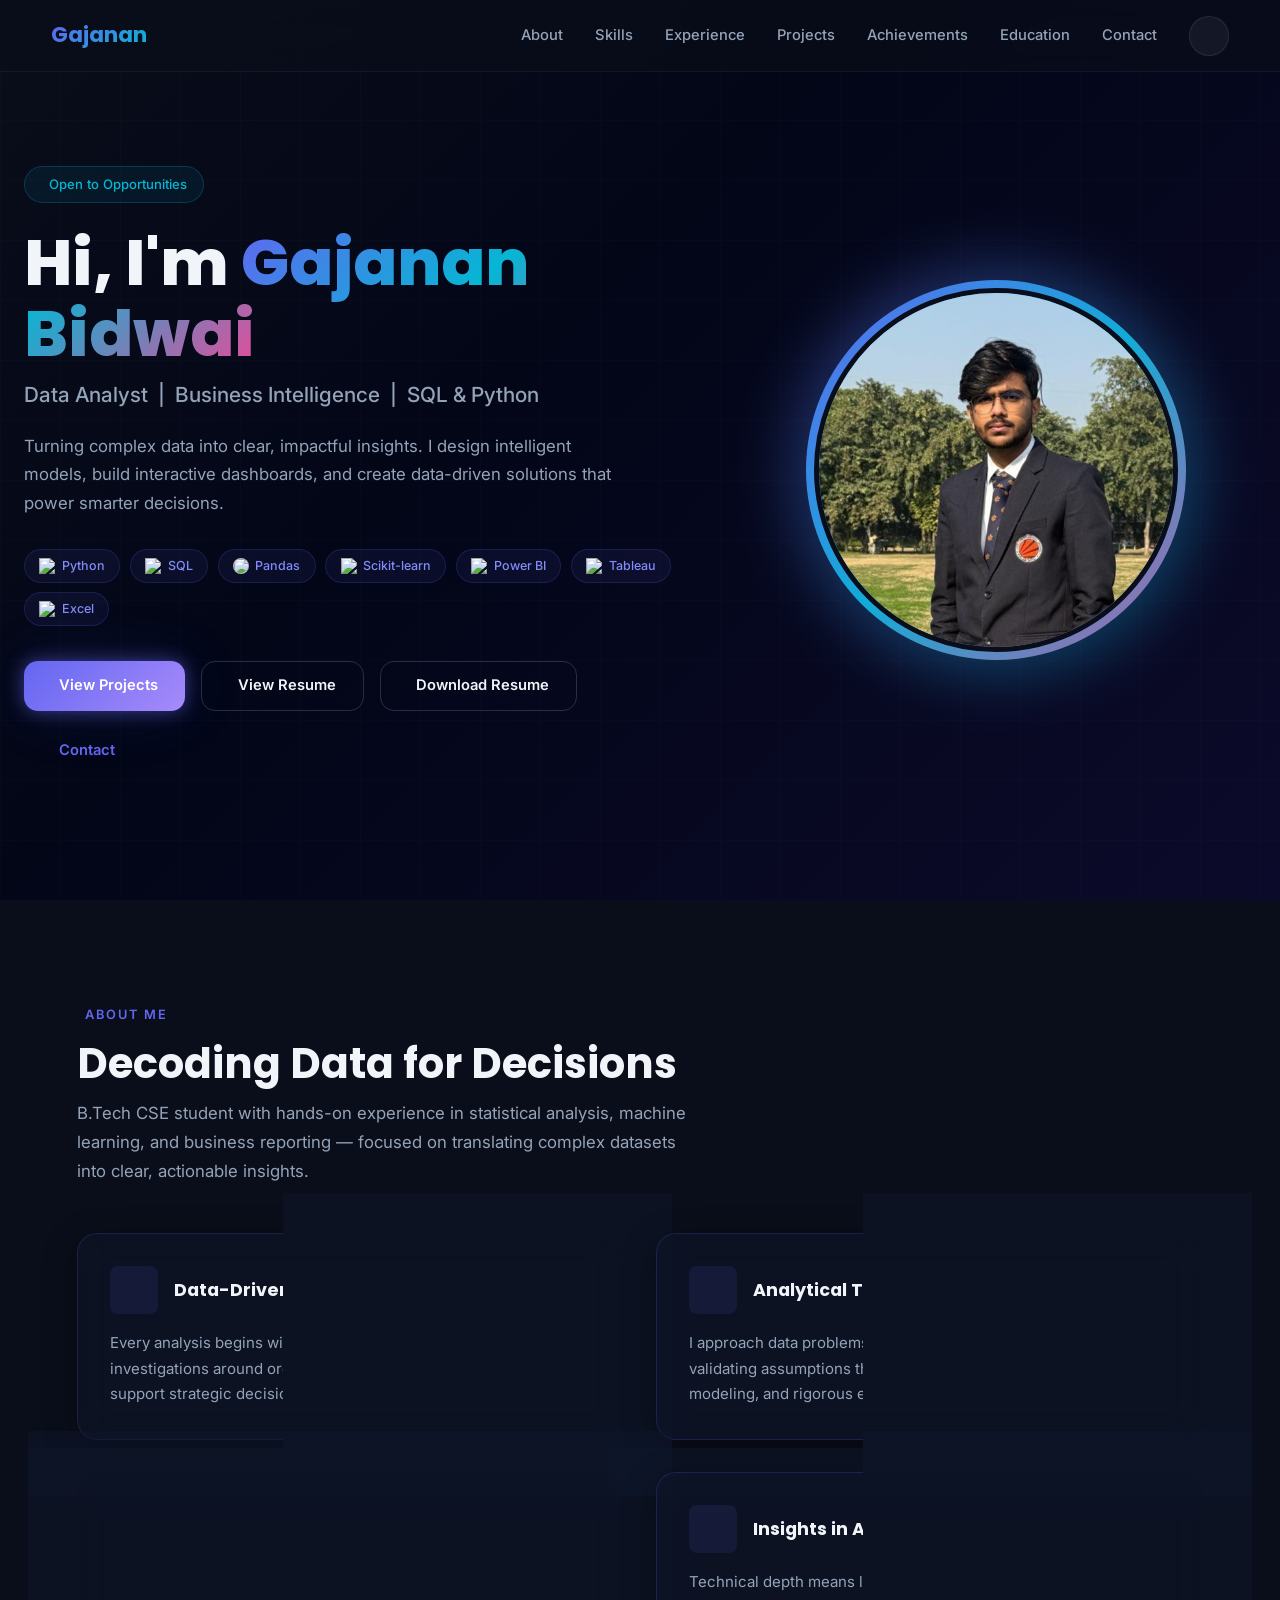
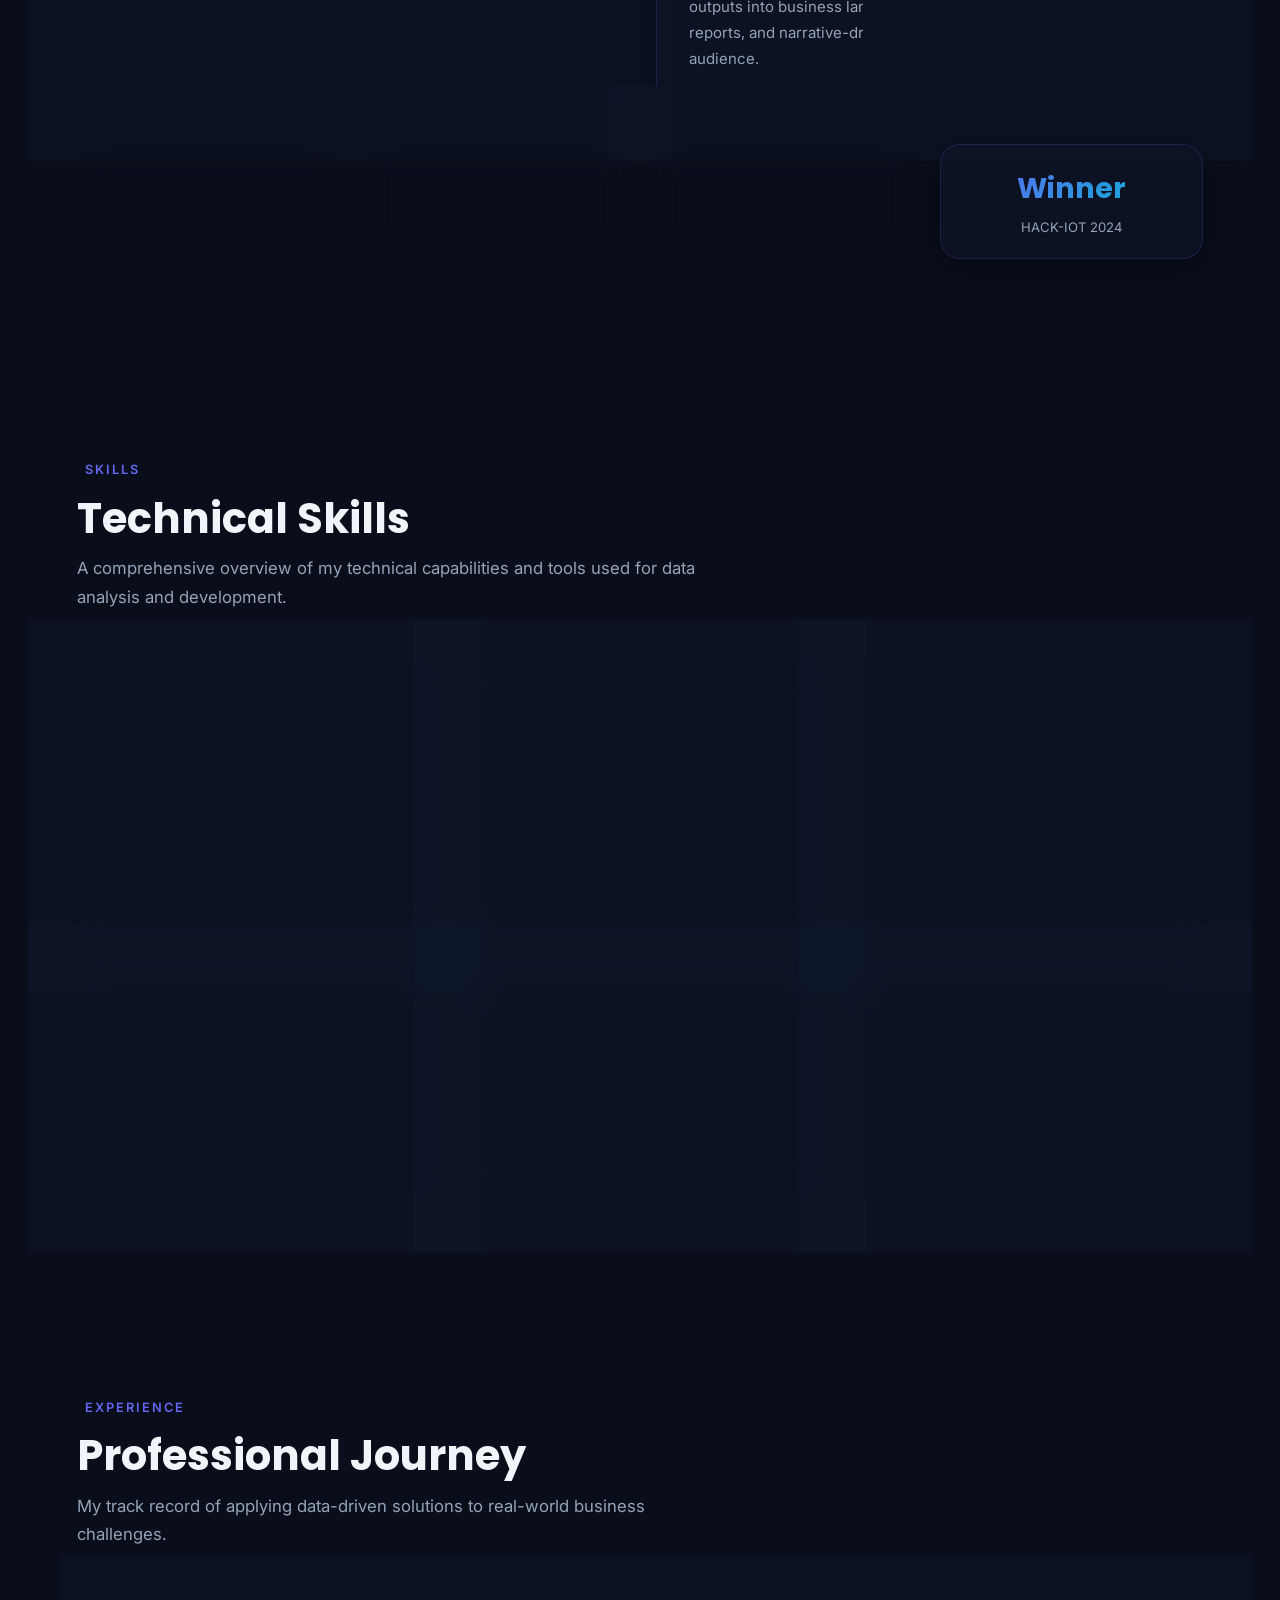
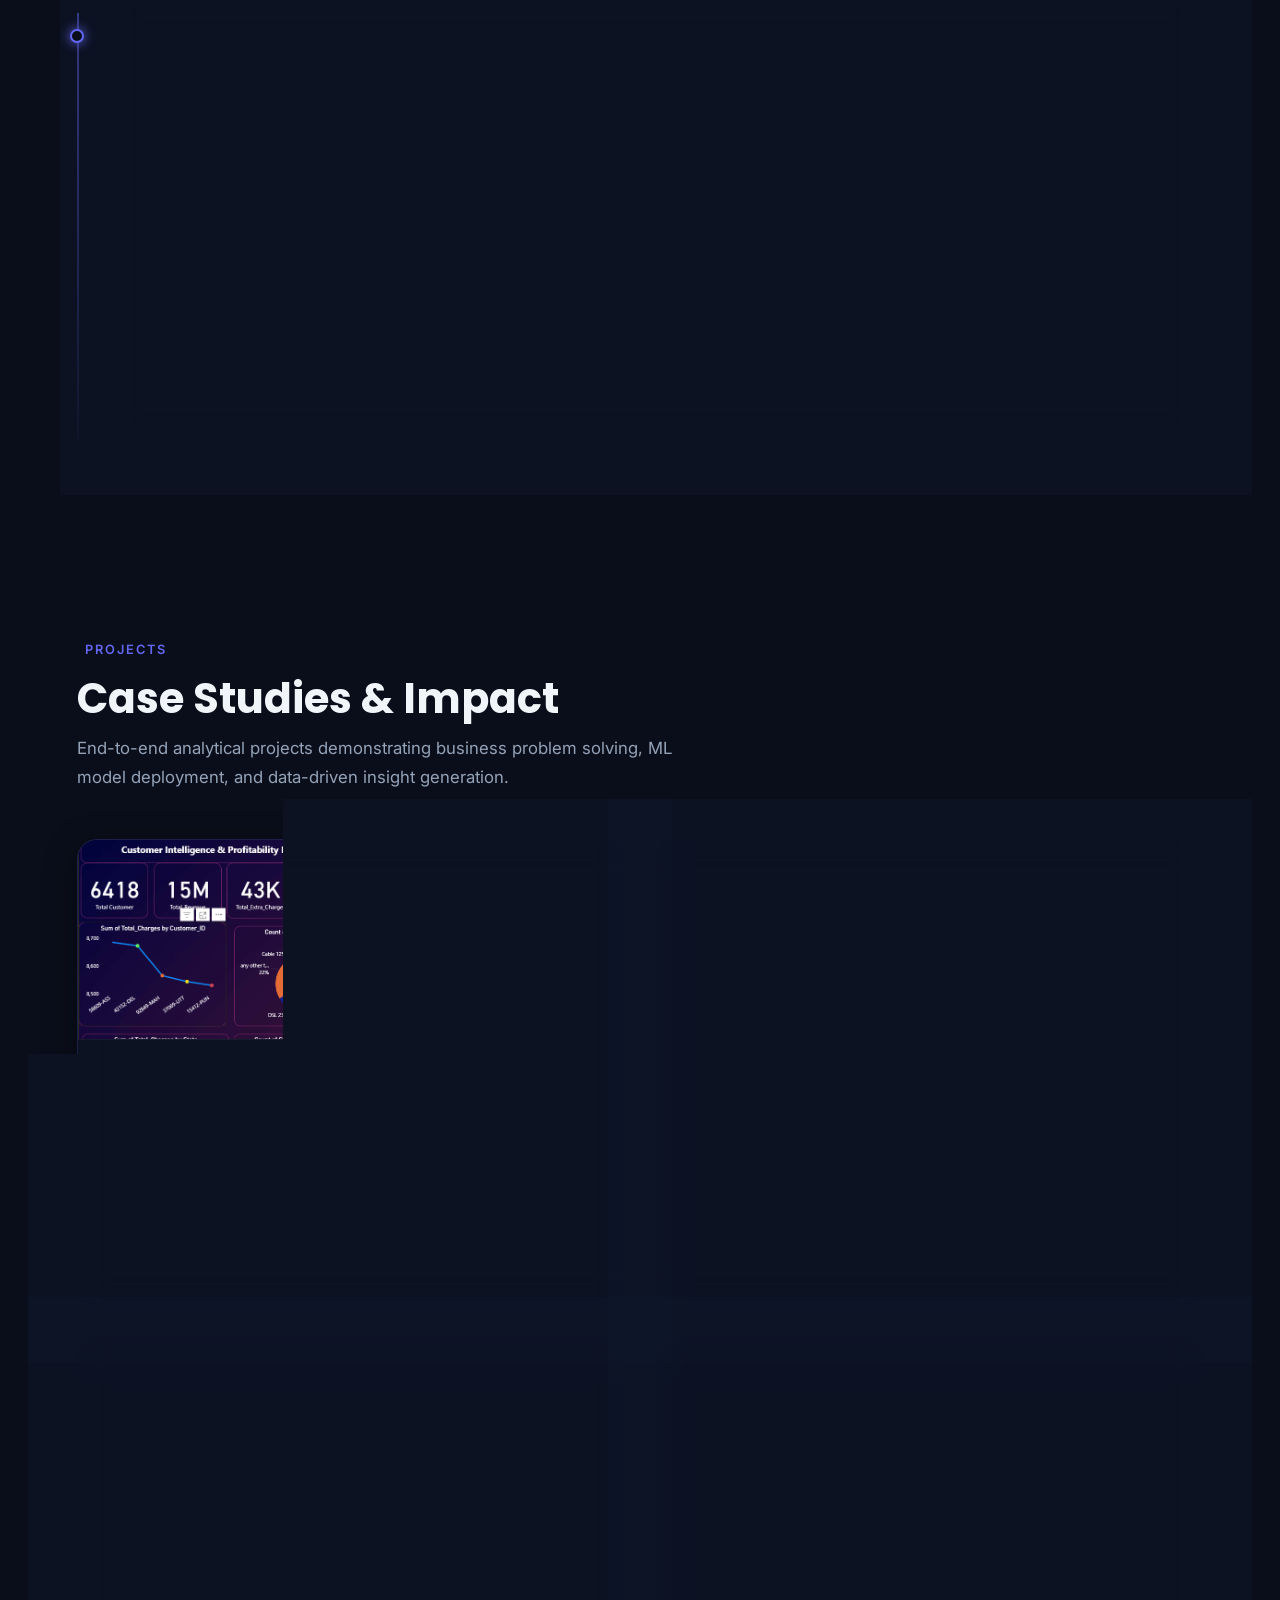
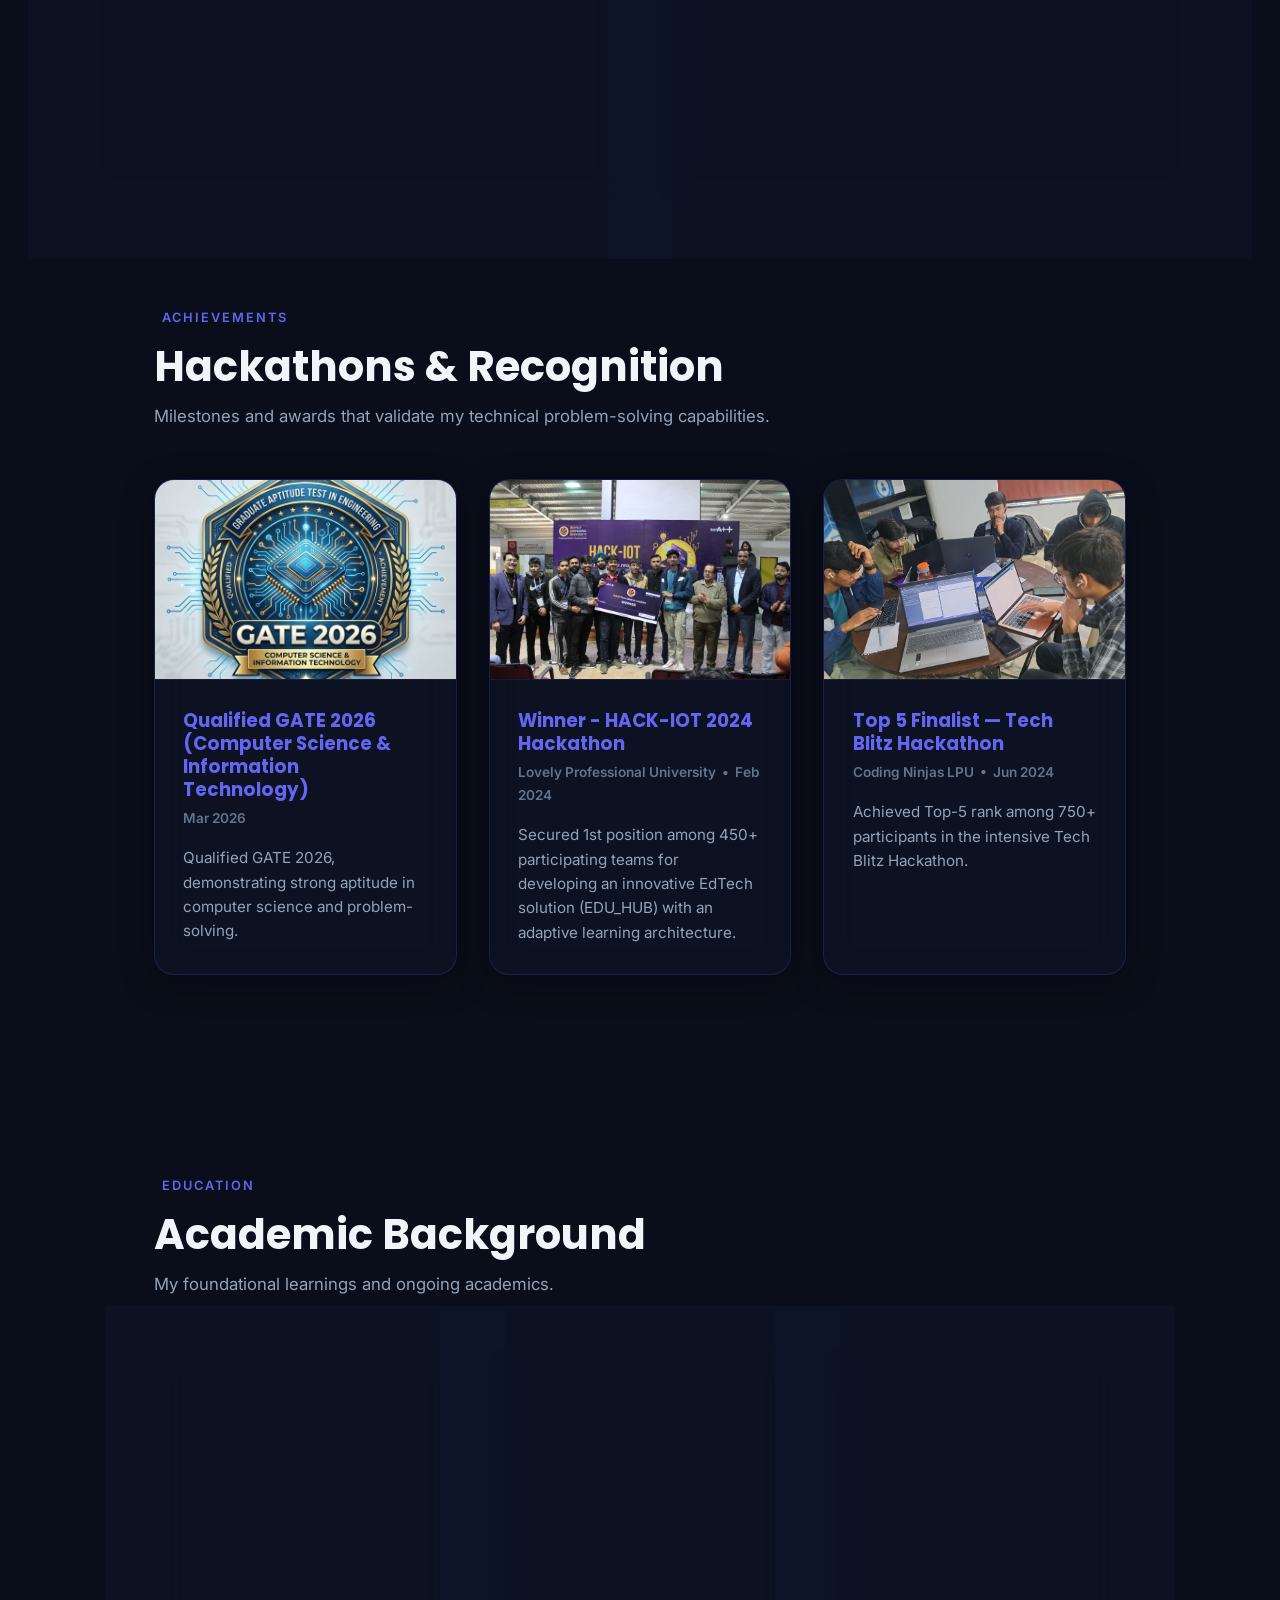
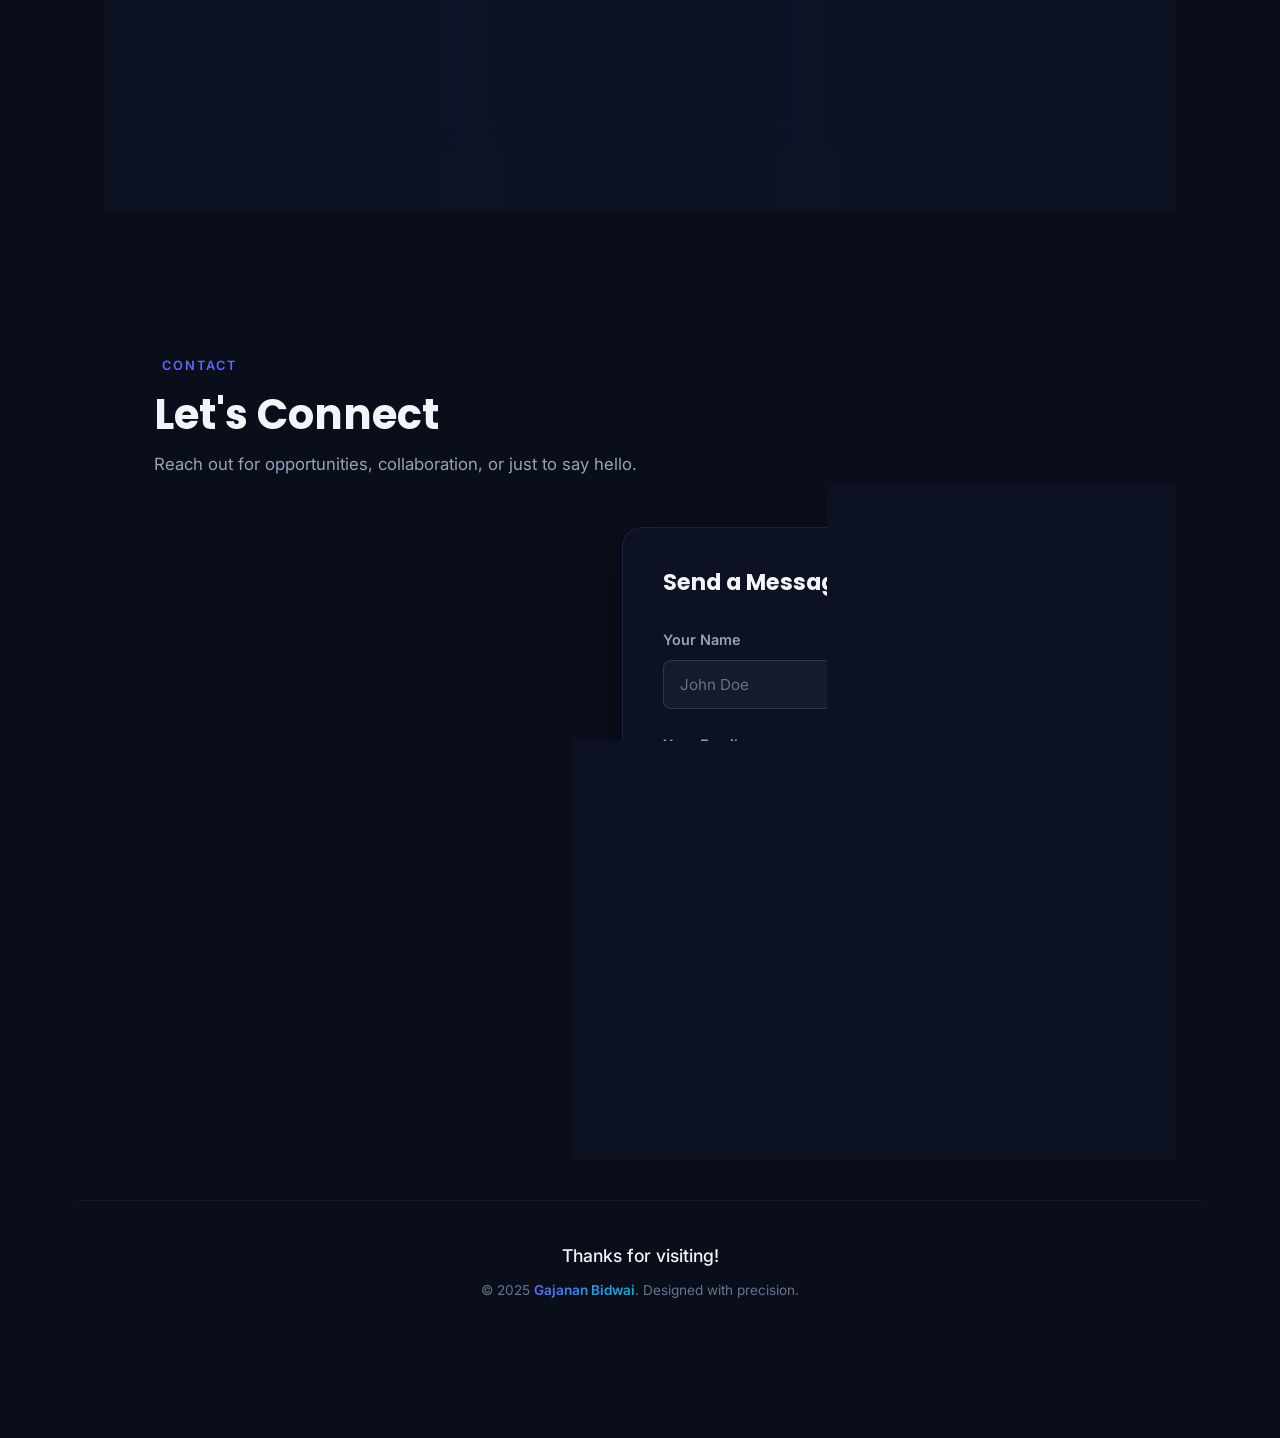
==== commit 9480b3d2: "commit" ====
--- a/index.html
+++ b/index.html
@@ -17,7 +17,7 @@
 
 <body>
 
-  <!-- LOADER o-->
+  <!-- LOADER oo-->
   <div class="loader-wrap" id="loader">
     <div class="loader-spinner"></div>
   </div>
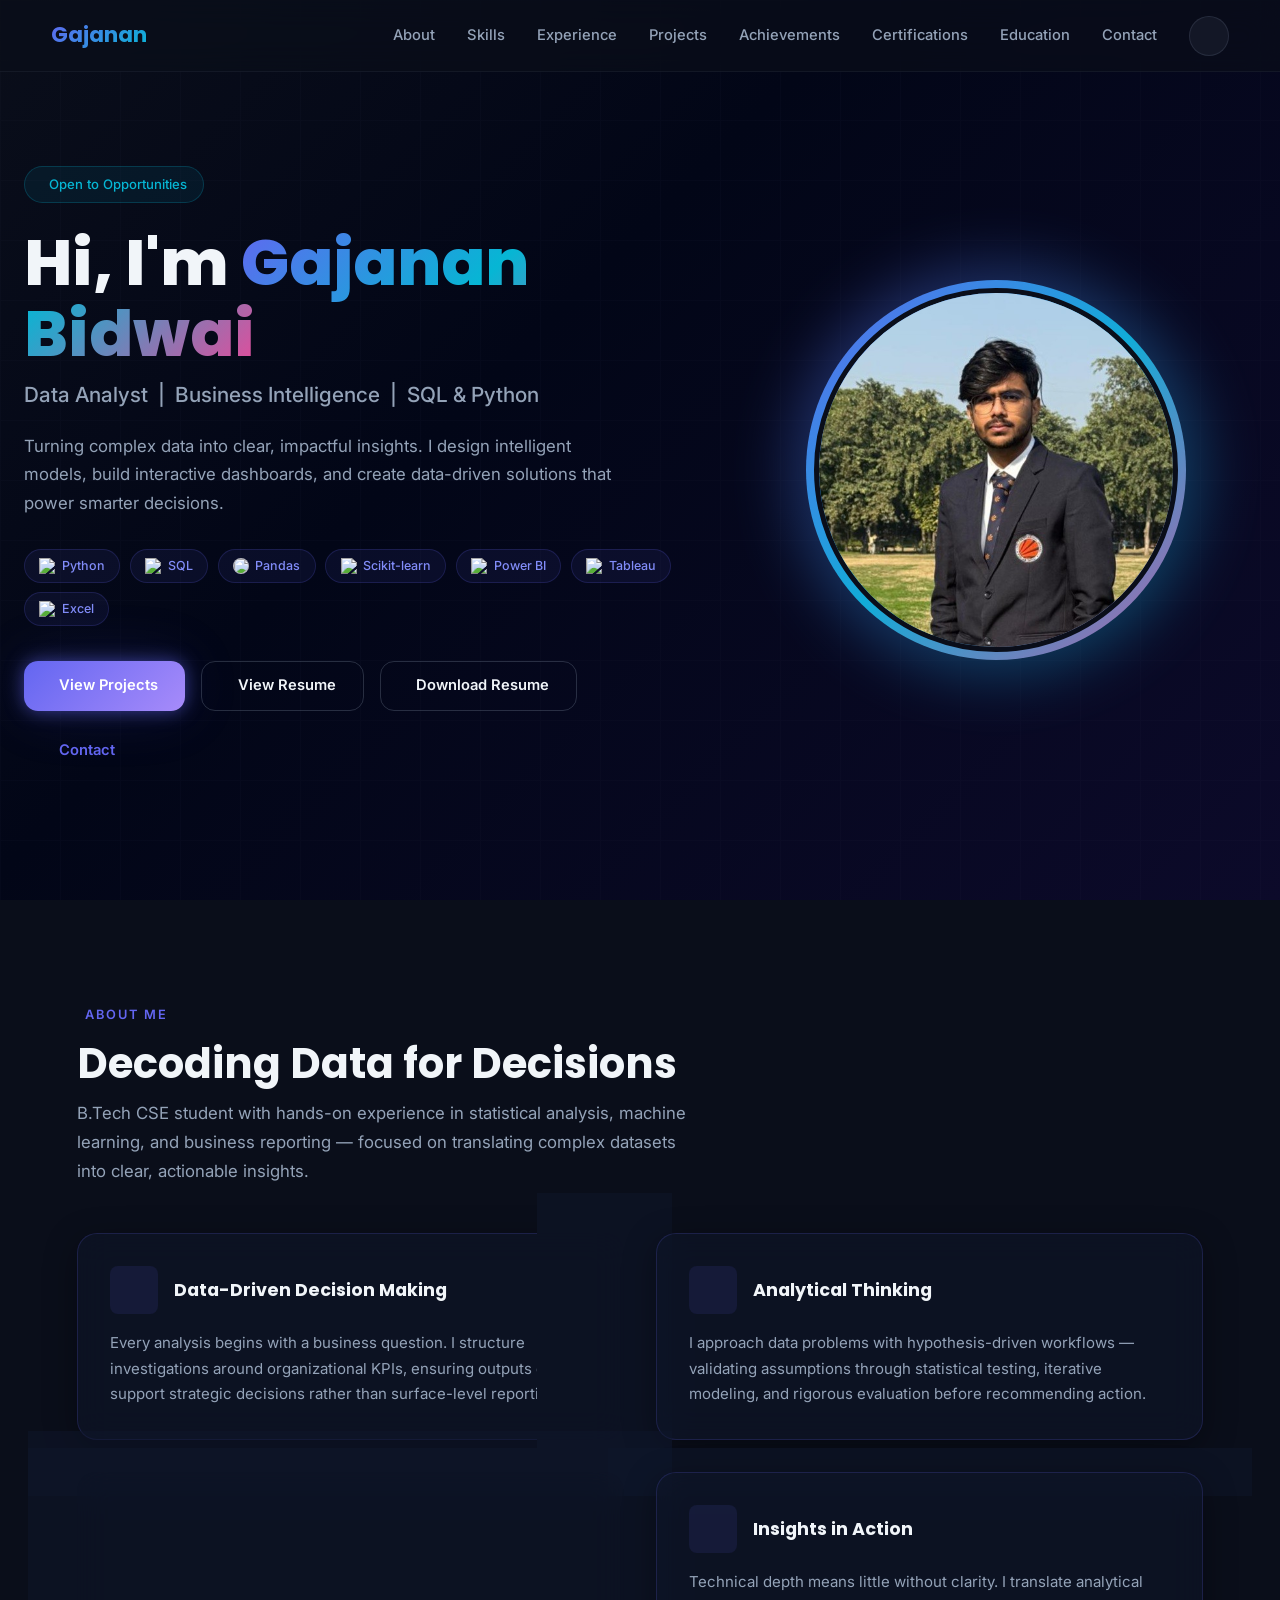
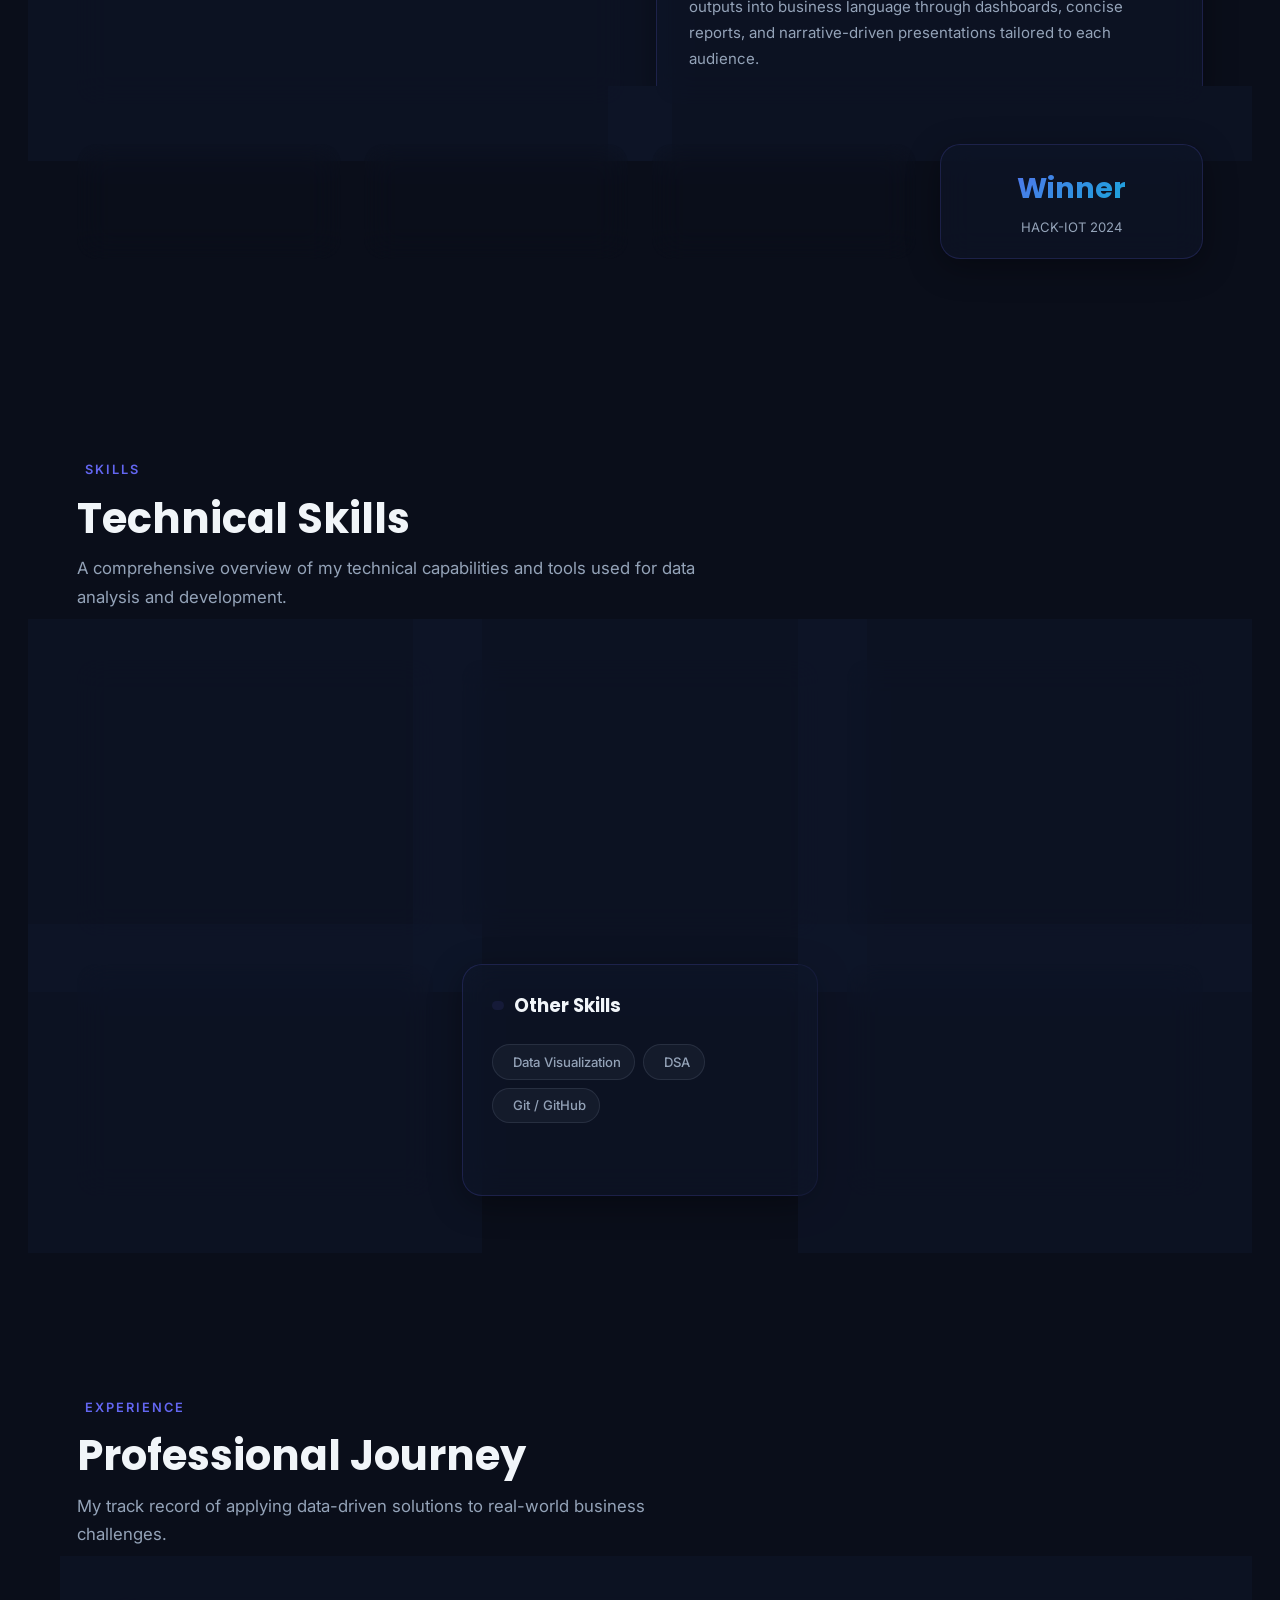
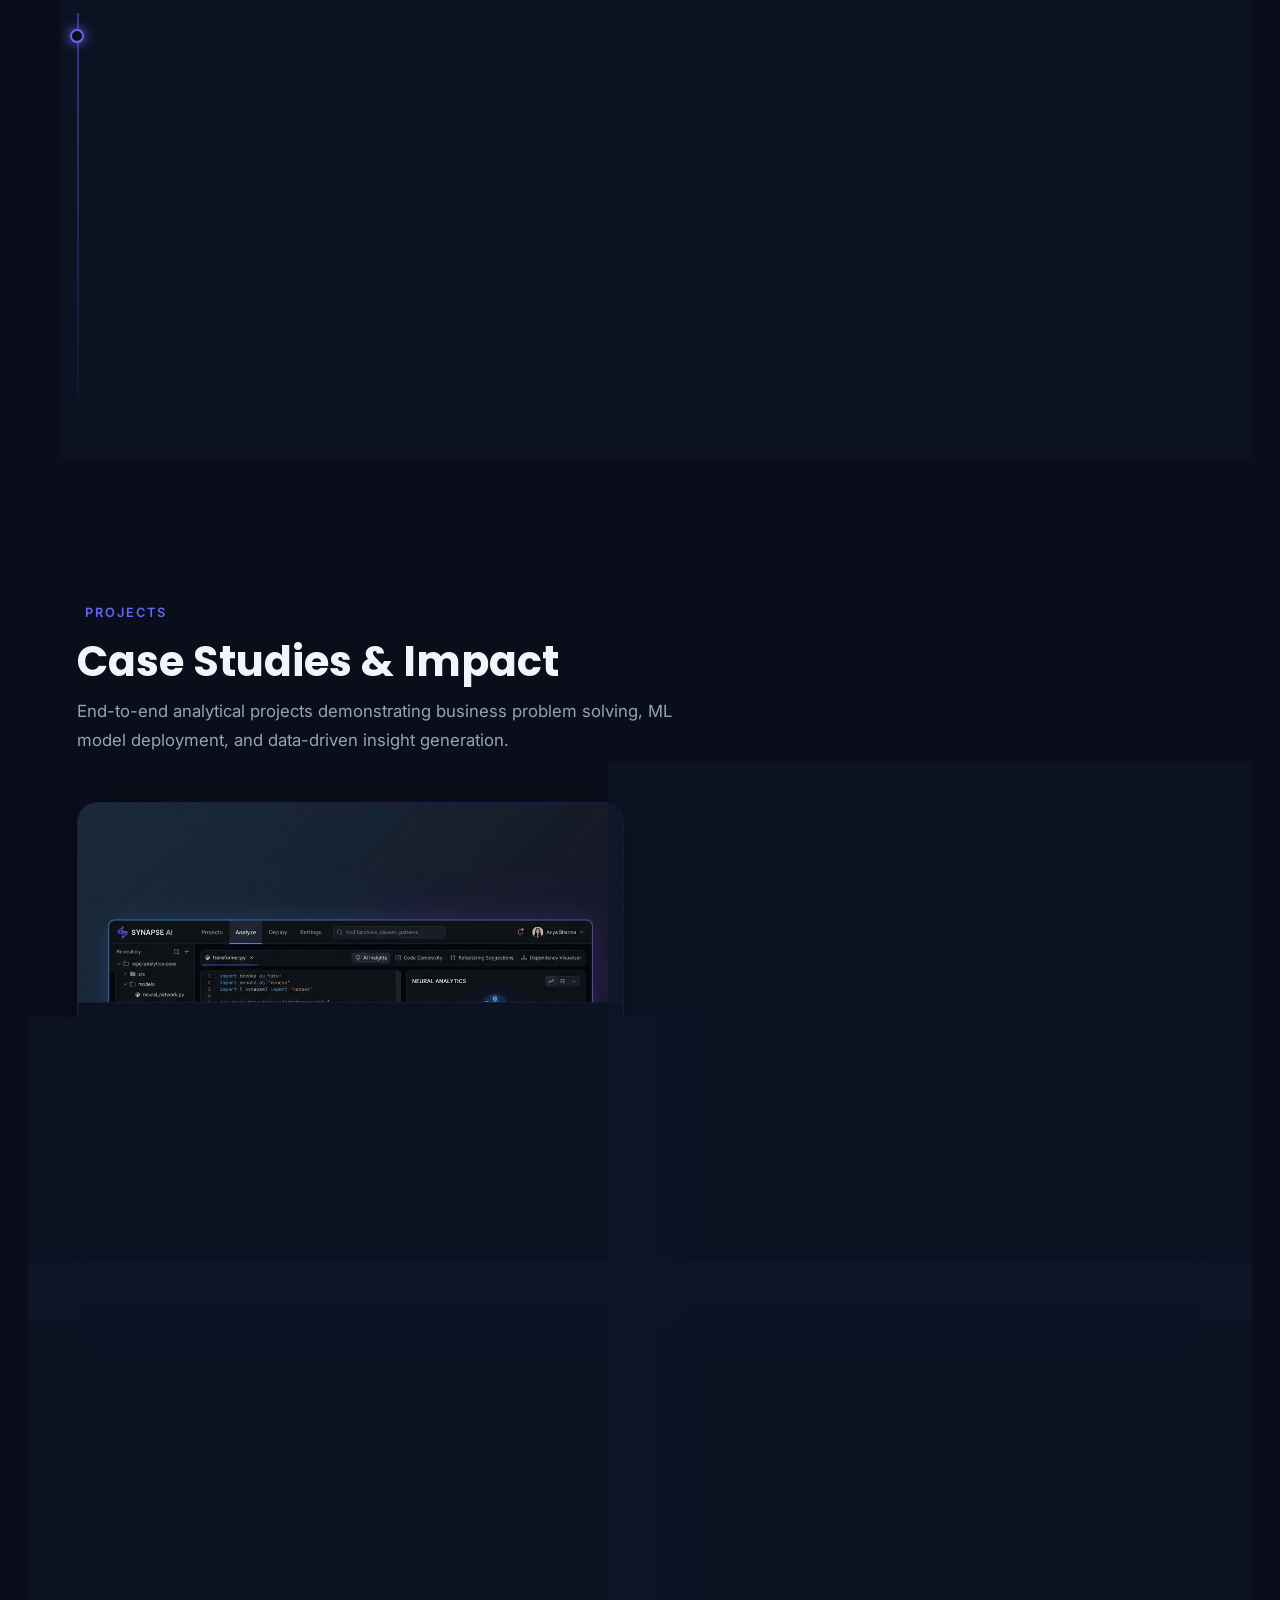
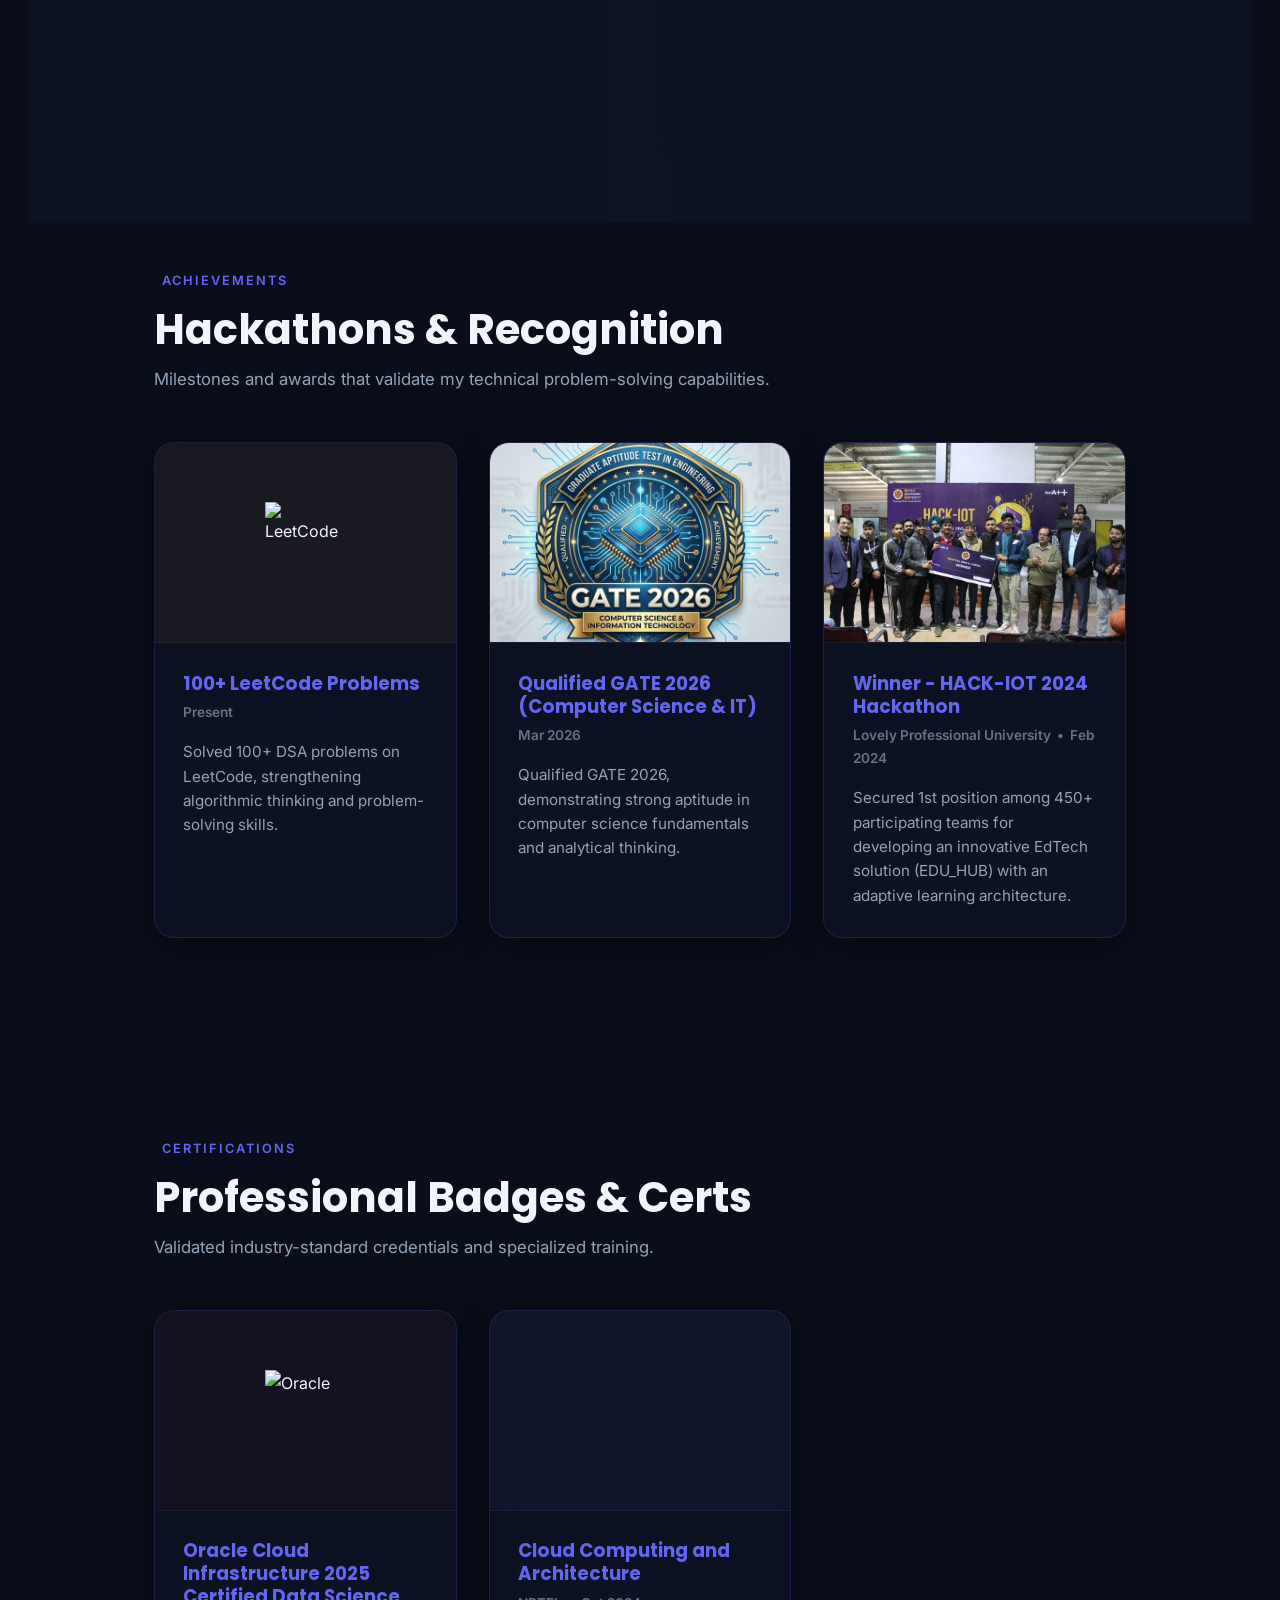
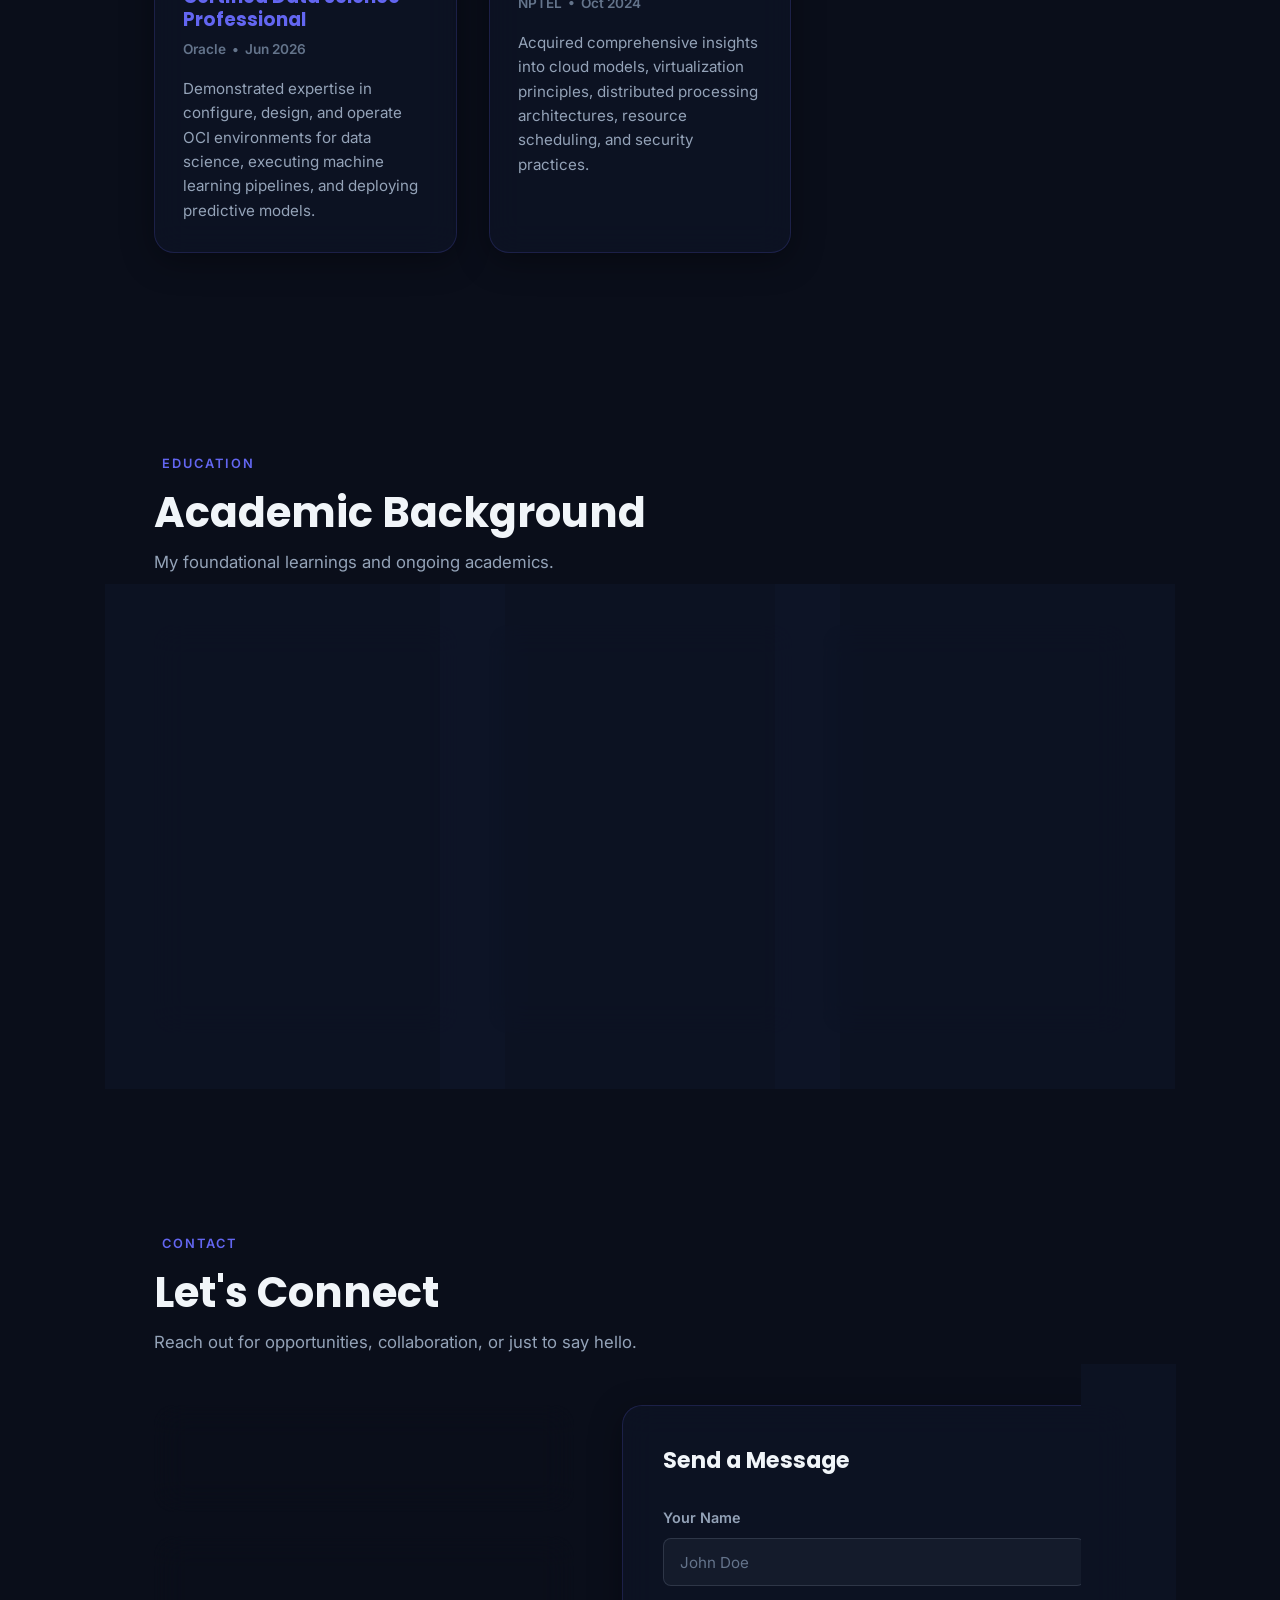
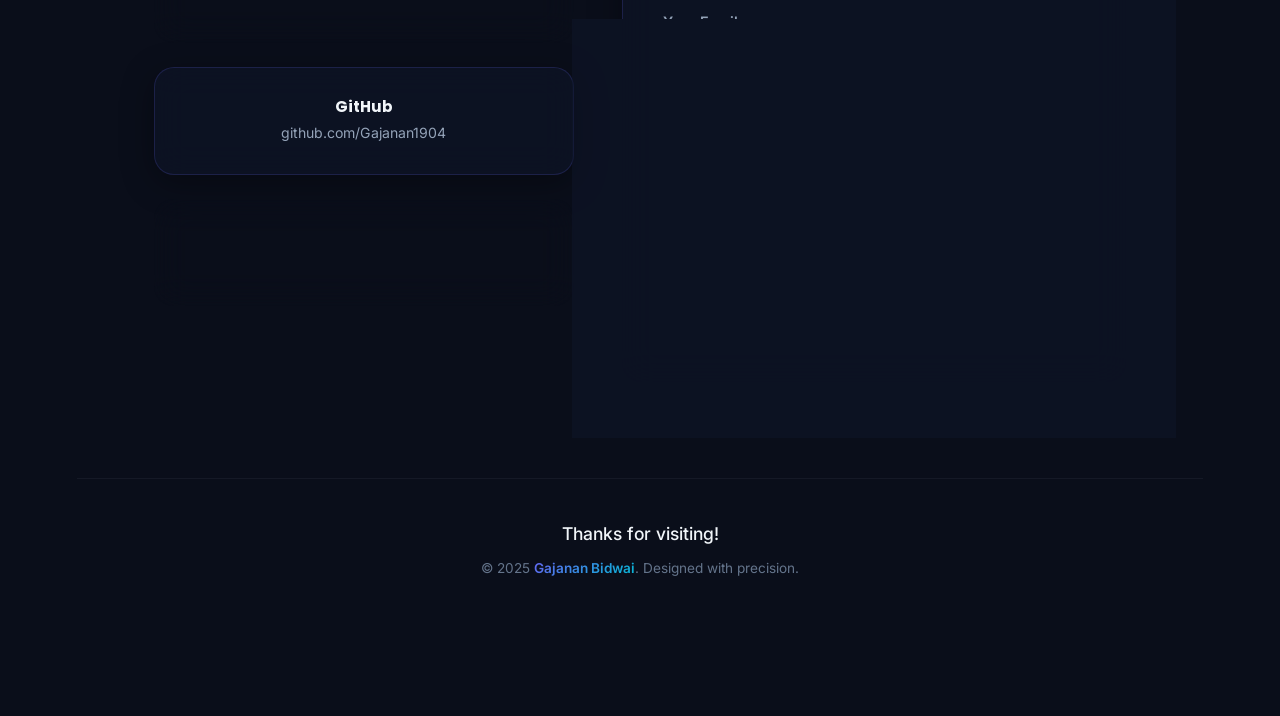
==== commit 72973337: "commit" ====
--- a/index.html
+++ b/index.html
@@ -41,6 +41,7 @@
       <a href="#experience">Experience</a>
       <a href="#projects">Projects</a>
       <a href="#achievements">Achievements</a>
+      <a href="#certifications">Certifications</a>
       <a href="#education">Education</a>
       <a href="#contact">Contact</a>
 
@@ -284,18 +285,18 @@
 
           <div class="exp-hierarchy">
             <!-- Role 1: Lead -->
-            <div class="exp-role" style="margin-bottom: 2.2rem;">
+            <div class="exp-role" style="margin-bottom: 1.5rem;">
               <div class="exp-header" style="margin-bottom: 0.8rem;">
                 <div>
                   <h4 class="exp-title" style="font-size: 1.25rem;">Lead - Data Management</h4>
                 </div>
-                <div class="exp-date">Feb 2025 &mdash; Jan 2026</div>
+                <div class="exp-date">Mar 2024 &mdash; Jan 2026</div>
               </div>
               <div class="exp-body">
                 <ul>
-                  <li>Managed structured datasets for a 100+ member organization, maintaining 99% data accuracy through validation and consistency checks.</li>
-                  <li>Automated data quality processes using Excel and SQL-based logic, reducing manual errors by 40%.</li>
-                  <li>Performed data analysis and reporting to support decision-making and ensure data reliability across workflows.</li>
+                  <li>Managed and validated datasets for 100+ members using Excel and SQL with 96% accuracy.</li>
+                  <li>Automated reporting and data workflows using Excel and SQL to improve operational efficiency.</li>
+                  <li>Delivered analytical reports and performance insights to support decision-making.</li>
                 </ul>
               </div>
             </div>
@@ -328,45 +329,42 @@
 
     <div class="project-grid">
 
-      <!-- PROJECT 2 — Churn Prediction -->
+      <!-- PROJECT 1 — RepoLens -->
       <div class="glass-card project-card reveal">
         <div class="project-card-image-wrap">
-          <img src="assets/churn_1.png" alt="Churn Prediction Dashboard" class="project-thumbnail"
-            style="object-fit: cover; object-position: top;" />
+          <img src="assets/repolens_preview.png" alt="RepoLens Code Intelligence Engine" class="project-thumbnail" />
         </div>
         <div class="project-card-body">
           <div class="project-card-header">
-            <div class="project-card-icon c2"><i class="ri-user-search-line"></i></div>
-            <h3 class="project-card-title">Churn Prediction Analysis</h3>
+            <div class="project-card-icon c1"><i class="ri-terminal-box-line"></i></div>
+            <h3 class="project-card-title">RepoLens</h3>
           </div>
           <p class="project-problem">
-            Machine learning engineered to identify high-risk customers, enabling targeted revenue retention campaigns.
+            An AI-powered platform for automated GitHub repository and ZIP project analysis, leveraging RAG, Gemini API, and semantic search.
           </p>
           <div class="project-tags">
-            <span>XGBoost</span><span>Power BI</span><span>SQL</span>
-          </div>
-          <button class="btn btn-primary btn-sm btn-see-more" onclick="openModal('modal-p2')">See More <i
+            <span>Django</span><span>PostgreSQL</span><span>RAG</span><span>Gemini API</span><span>Docker</span>
+          </div>
+          <button class="btn btn-primary btn-sm btn-see-more" onclick="openModal('modal-p1')">See More <i
               class="ri-arrow-right-line"></i></button>
         </div>
       </div>
 
-      <!-- PROJECT 4 — EDU_HUB -->
+      <!-- PROJECT 2 — Employee_Hub (EMS) -->
       <div class="glass-card project-card reveal">
         <div class="project-card-image-wrap">
-          <img src="assets/eduhub_1.png" alt="EDU_HUB Project Thumbnail" class="project-thumbnail" />
+          <img src="assets/employee_hub_preview.png" alt="Employee_Hub Platform" class="project-thumbnail" />
         </div>
         <div class="project-card-body">
           <div class="project-card-header">
-            <div class="project-card-icon c4"><i class="ri-graduation-cap-line"></i></div>
-            <h3 class="project-card-title">EDU_HUB Platform</h3>
+            <div class="project-card-icon c4"><i class="ri-user-settings-line"></i></div>
+            <h3 class="project-card-title">Employee_Hub (EMS)</h3>
           </div>
           <p class="project-problem">
-            High-performance e-learning architecture delivering personalized and adaptive student pathways.
+            A full-stack workforce management system featuring attendance, rewards, and performance prediction modeling using Random Forest.
           </p>
           <div class="project-tags">
-            <span>Django</span><span>JS</span><span>PHP</span><span
-              style="background: rgba(255, 152, 0, 0.2); color: #ff9800; border: 1px solid #ff9800;">Currently
-              Working</span>
+            <span>Django REST</span><span>React</span><span>PostgreSQL</span><span>Scikit-learn</span>
           </div>
           <button class="btn btn-primary btn-sm btn-see-more" onclick="openModal('modal-p4')">See More <i
               class="ri-arrow-right-line"></i></button>
@@ -396,23 +394,24 @@
         </div>
       </div>
 
-      <!-- PROJECT 1 — Attrition Risk -->
+      <!-- PROJECT 4 — Churn Prediction -->
       <div class="glass-card project-card reveal">
         <div class="project-card-image-wrap">
-          <img src="assets/11.png" alt="Attrition Project Thumbnail" class="project-thumbnail" />
+          <img src="assets/churn_1.png" alt="Churn Prediction Dashboard" class="project-thumbnail"
+            style="object-fit: cover; object-position: top;" />
         </div>
         <div class="project-card-body">
           <div class="project-card-header">
-            <div class="project-card-icon c1"><i class="ri-user-unfollow-line"></i></div>
-            <h3 class="project-card-title">Attrition Risk Analysis</h3>
+            <div class="project-card-icon c2"><i class="ri-user-search-line"></i></div>
+            <h3 class="project-card-title">Churn Prediction Analysis</h3>
           </div>
           <p class="project-problem">
-            Predictive modeling to identify at-risk employees and boost HR retention strategies before attrition occurs.
+            Machine learning engineered to identify high-risk customers, enabling targeted revenue retention campaigns.
           </p>
           <div class="project-tags">
-            <span>Python</span><span>Scikit-learn</span><span>Flask</span>
-          </div>
-          <button class="btn btn-primary btn-sm btn-see-more" onclick="openModal('modal-p1')">See More <i
+            <span>XGBoost</span><span>Power BI</span><span>SQL</span>
+          </div>
+          <button class="btn btn-primary btn-sm btn-see-more" onclick="openModal('modal-p2')">See More <i
               class="ri-arrow-right-line"></i></button>
         </div>
       </div>
@@ -432,19 +431,35 @@
 
       <div class="achievements-grid reveal">
 
+        <!-- LeetCode -->
+        <div class="glass-card achievement-card">
+          <div class="achievement-image-wrap" style="display: flex; align-items: center; justify-content: center; background: rgba(255, 161, 22, 0.05);">
+            <img src="https://cdn.simpleicons.org/leetcode/FFA116" alt="LeetCode" class="achievement-img" style="width: 80px; height: 80px; object-fit: contain;" />
+          </div>
+          <div class="achievement-content">
+            <h3 class="achievement-title">100+ LeetCode Problems</h3>
+            <p class="achievement-org">Present</p>
+            <p class="achievement-desc">
+              Solved 100+ DSA problems on LeetCode, strengthening algorithmic thinking and problem-solving skills.
+            </p>
+          </div>
+        </div>
+
+        <!-- GATE -->
         <div class="glass-card achievement-card">
           <div class="achievement-image-wrap">
             <img src="gate_2026.png" alt="GATE 2026 Achievement Badge" class="achievement-img" />
           </div>
           <div class="achievement-content">
-            <h3 class="achievement-title">Qualified GATE 2026 (Computer Science & Information Technology)</h3>
+            <h3 class="achievement-title">Qualified GATE 2026 (Computer Science &amp; IT)</h3>
             <p class="achievement-org">Mar 2026</p>
             <p class="achievement-desc">
-              Qualified GATE 2026, demonstrating strong aptitude in computer science and problem-solving.
+              Qualified GATE 2026, demonstrating strong aptitude in computer science fundamentals and analytical thinking.
             </p>
           </div>
         </div>
 
+        <!-- Hack-IOT -->
         <div class="glass-card achievement-card">
           <div class="achievement-image-wrap">
             <img src="hackathon.jpg" alt="HACK-IOT 2024 Winner" class="achievement-img" />
@@ -459,15 +474,45 @@
           </div>
         </div>
 
+      </div>
+    </section>
+
+    <!-- ============================================================
+     CERTIFICATIONS
+     ============================================================ -->
+    <section class="section" id="certifications">
+      <span class="section-label reveal"><i class="ri-award-line"></i> Certifications</span>
+      <h2 class="section-title reveal">Professional Badges &amp; Certs</h2>
+      <p class="section-subtitle reveal">
+        Validated industry-standard credentials and specialized training.
+      </p>
+
+      <div class="achievements-grid reveal">
+
+        <!-- Oracle -->
         <div class="glass-card achievement-card">
-          <div class="achievement-image-wrap">
-            <img src="techblitz.jpg" alt="Tech Blitz Top 5 Finalist" class="achievement-img" />
+          <div class="achievement-image-wrap" style="display: flex; align-items: center; justify-content: center; background: rgba(248, 0, 0, 0.03);">
+            <img src="https://cdn.simpleicons.org/oracle/F80000" alt="Oracle" class="achievement-img" style="width: 80px; height: 80px; object-fit: contain;" />
           </div>
           <div class="achievement-content">
-            <h3 class="achievement-title">Top 5 Finalist &mdash; Tech Blitz Hackathon</h3>
-            <p class="achievement-org">Coding Ninjas LPU &nbsp;&bull;&nbsp; Jun 2024</p>
+            <h3 class="achievement-title">Oracle Cloud Infrastructure 2025 Certified Data Science Professional</h3>
+            <p class="achievement-org">Oracle &nbsp;&bull;&nbsp; Jun 2026</p>
             <p class="achievement-desc">
-              Achieved Top-5 rank among 750+ participants in the intensive Tech Blitz Hackathon.
+              Demonstrated expertise in configure, design, and operate OCI environments for data science, executing machine learning pipelines, and deploying predictive models.
+            </p>
+          </div>
+        </div>
+
+        <!-- NPTEL -->
+        <div class="glass-card achievement-card">
+          <div class="achievement-image-wrap" style="display: flex; align-items: center; justify-content: center; background: rgba(99, 102, 241, 0.05); color: var(--accent-primary); font-size: 5rem;">
+            <i class="ri-cloud-line"></i>
+          </div>
+          <div class="achievement-content">
+            <h3 class="achievement-title">Cloud Computing and Architecture</h3>
+            <p class="achievement-org">NPTEL &nbsp;&bull;&nbsp; Oct 2024</p>
+            <p class="achievement-desc">
+              Acquired comprehensive insights into cloud models, virtualization principles, distributed processing architectures, resource scheduling, and security practices.
             </p>
           </div>
         </div>
@@ -498,7 +543,7 @@
           </div>
           <div class="edu-body">
             <p class="edu-degree">Bachelor of Technology &mdash; Computer Science and Engineering</p>
-            <p class="edu-grade"><strong>CGPA:</strong> 7.40</p>
+            <p class="edu-grade"><strong>CGPA:</strong> 7.51</p>
           </div>
         </div>
 
@@ -623,42 +668,47 @@
     <!-- Modal 1 -->
     <div class="project-modal" id="modal-p1">
       <div class="modal-backdrop" onclick="closeModal('modal-p1')"></div>
-      <div class="glass-card modal-content">
+      <div class="glass-card modal-content" style="max-width: 800px;">
         <button class="modal-close" onclick="closeModal('modal-p1')"><i class="ri-close-line"></i></button>
         <div class="modal-body">
-          <h3 class="modal-title">Attrition Risk &amp; Workforce Segmentation</h3>
-          <p class="modal-desc">Organizations lose significant revenue to unplanned employee turnover. HR teams lacked a
-            data-driven mechanism to proactively identify at-risk employees before attrition occurred.</p>
+          <h3 class="modal-title">RepoLens – Code Intelligence Engine</h3>
+          <p class="modal-desc">Developers and teams face significant overhead when onboarding onto new codebases or analyzing project architecture. RepoLens solves this by offering an AI-powered platform for automated GitHub repository and ZIP project analysis, featuring interactive repository-aware question answering.</p>
 
           <div style="margin-bottom: 1.5rem; display: flex; gap: 1rem;">
-            <a href="https://github.com/Gajanan1904/Attrition_Risk_and_Workforce_Analysis-_Using_ML" target="_blank"
-              rel="noopener" class="btn btn-primary btn-sm">
+            <a href="https://repo-lens-ai-powered-codebase-knowl.vercel.app/" target="_blank" rel="noopener" class="btn btn-primary btn-sm">
+              <i class="ri-global-line"></i> Live Website
+            </a>
+            <a href="https://github.com/Gajanan1904/RepoLens-AI-Powered-Codebase-Knowledge-Engine-" target="_blank" rel="noopener" class="btn btn-primary btn-sm">
               <i class="ri-github-fill"></i> GitHub
             </a>
           </div>
+
+          <img src="assets/repolens_preview.png" alt="RepoLens Dashboard Preview" class="clickable-img" onclick="openLightbox(this.src)"
+            style="width: 100%; border-radius: 8px; margin-bottom: 1.5rem; border: 1px solid rgba(255,255,255,0.1);" />
 
           <div class="modal-grid">
             <div class="modal-col">
-              <h4><i class="ri-database-2-line"></i> Data Profile</h4>
-              <p>HR Employee Attrition Dataset — demographics, satisfaction, performance, compensation.</p>
+              <h4><i class="ri-database-2-line"></i> Code Profile</h4>
+              <p>Repository structures, AST file trees, dependencies, and semantic code syntax analysis.</p>
             </div>
             <div class="modal-col">
-              <h4><i class="ri-git-merge-line"></i> Methodology</h4>
-              <p>Preprocessing → Feature Engineering → Logistic Regression / KNN / Decision Tree → Flask Deployment.</p>
+              <h4><i class="ri-git-merge-line"></i> Methodology &amp; Stack</h4>
+              <p>Tree-sitter AST Parsing &rarr; Semantic Indexing &rarr; pgvector Vector Storage &rarr; RAG pipeline &rarr; Django backend &rarr; Gemini API.</p>
             </div>
           </div>
 
           <div class="modal-insights">
             <h4><i class="ri-medal-line"></i> Key Outcomes</h4>
             <ul>
-              <li>Achieved 87.9% classification accuracy on attrition prediction</li>
-              <li>Deployed real-time prediction interface via Flask web application</li>
-              <li>Enabled proactive retention strategies for HR leadership</li>
+              <li>Designed an AI-powered platform for automated GitHub repository and ZIP project analysis</li>
+              <li>Engineered code intelligence to extract project structure, dependencies, and architecture</li>
+              <li>Leveraged semantic search, RAG, and Gemini API to deliver repository-aware question answering</li>
+              <li>Implemented secure backend services using Django, PostgreSQL, JWT Authentication, and Docker</li>
             </ul>
           </div>
 
           <div class="project-tags">
-            <span>Python</span><span>Scikit-learn</span><span>Flask</span><span>Pandas</span><span>Seaborn</span>
+            <span>Python</span><span>Django</span><span>PostgreSQL</span><span>Tree-sitter</span><span>pgvector</span><span>RAG</span><span>Gemini API</span><span>JWT</span><span>Docker</span>
           </div>
         </div>
       </div>
@@ -670,9 +720,8 @@
       <div class="glass-card modal-content" style="max-width: 800px;">
         <button class="modal-close" onclick="closeModal('modal-p2')"><i class="ri-close-line"></i></button>
         <div class="modal-body">
-          <h3 class="modal-title">Churn Prediction Analysis</h3>
-          <p class="modal-desc">Customer churn directly impacts revenue and growth. The business needed a predictive
-            model to identify high-risk customers before disengagement, enabling targeted retention campaigns.</p>
+          <h3 class="modal-title">Data Driven Churn Prediction Analysis</h3>
+          <p class="modal-desc">Understanding customer or employee attrition is crucial for retention. This project leverages machine learning (XGBoost) combined with SQL and Power BI dashboards to identify key churn drivers and predict retention risks.</p>
 
           <div style="margin-bottom: 1.5rem; display: flex; gap: 1rem;">
             <a href="https://github.com/Gajanan1904/Churn_Prediction_Analysis_ML" target="_blank" rel="noopener"
@@ -687,7 +736,7 @@
           <div class="modal-grid">
             <div class="modal-col">
               <h4><i class="ri-database-2-line"></i> Data Profile</h4>
-              <p>Customer behavioral & demographic dataset — usage, engagement, churn flags.</p>
+              <p>Employee Attrition and Customer Churn Datasets — demographics, satisfaction indicators, tenure, and engagement metrics.</p>
               <img src="assets/churn_2.png" alt="Monthly Charge vs Tenure" class="clickable-img"
                 onclick="openLightbox(this.src)"
                 style="width: 100%; border-radius: 6px; margin-top: 1rem; border: 1px solid rgba(255,255,255,0.1);" />
@@ -696,8 +745,8 @@
                 style="width: 100%; border-radius: 6px; margin-top: 1rem; border: 1px solid rgba(255,255,255,0.1);" />
             </div>
             <div class="modal-col">
-              <h4><i class="ri-git-merge-line"></i> Methodology & Evaluation</h4>
-              <p>Data Cleaning → EDA → Feature Engineering → XGBoost → Power BI Dashboards.</p>
+              <h4><i class="ri-git-merge-line"></i> Methodology &amp; Evaluation</h4>
+              <p>Data Preprocessing → Feature Engineering → XGBoost Classification → Power BI Visualization &amp; SQL reporting.</p>
               <img src="assets/churn_4.png" alt="Data Exploration Plots" class="clickable-img"
                 onclick="openLightbox(this.src)"
                 style="width: 100%; border-radius: 6px; margin-top: 1rem; border: 1px solid rgba(255,255,255,0.1);" />
@@ -710,14 +759,15 @@
           <div class="modal-insights">
             <h4><i class="ri-medal-line"></i> Key Outcomes</h4>
             <ul>
-              <li>92% model accuracy with gradient-boosted decision trees</li>
-              <li>Reduced manual evaluation effort by 60%</li>
-              <li>Improved decision turnaround time by 30% through automated reporting</li>
+              <li>Analyzed employee attrition data using Python, SQL, and Power BI to identify retention trends</li>
+              <li>Performed data preprocessing and feature engineering to improve prediction performance</li>
+              <li>Trained and optimized an XGBoost model through feature engineering, achieving 92% classification accuracy</li>
+              <li>Created interactive dashboards and SQL reports, reducing manual analysis effort by 60%</li>
             </ul>
           </div>
 
           <div class="project-tags">
-            <span>Python</span><span>XGBoost</span><span>SQL</span><span>Power BI</span><span>Pandas</span>
+            <span>Python</span><span>XGBoost</span><span>SQL</span><span>Power BI</span><span>Pandas</span><span>Scikit-learn</span>
           </div>
         </div>
       </div>
@@ -778,58 +828,44 @@
       <div class="glass-card modal-content" style="max-width: 800px;">
         <button class="modal-close" onclick="closeModal('modal-p4')"><i class="ri-close-line"></i></button>
         <div class="modal-body">
-          <h3 class="modal-title">EDU_HUB — Personalized Learning Platform</h3>
-          <p class="modal-desc">Existing educational platforms suffer from slow page loads and poor adaptive
-            experiences. This project engineered a high-performance e-learning platform delivering personalized learning
-            pathways.</p>
+          <h3 class="modal-title">Employee_Hub – AI-Enabled Workforce Platform</h3>
+          <p class="modal-desc">Workforce management and performance analysis are often fragmented. Employee_Hub combines full-stack management utilities with machine learning to track attendance, allocate rewards, and predict employee performance metrics.</p>
 
           <div style="margin-bottom: 1.5rem; display: flex; gap: 1rem;">
-            <a href="https://eduhublearningplatform.vercel.app/pg1.html" target="_blank" rel="noopener"
-              class="btn btn-primary btn-sm">
+            <a href="https://ai-powered-employee-management-syst.vercel.app/login" target="_blank" rel="noopener" class="btn btn-primary btn-sm">
               <i class="ri-global-line"></i> Live Website
             </a>
-            <a href="https://github.com/Gajanan1904/EDU_HUB--E-Learning-Platform" target="_blank" rel="noopener"
-              class="btn btn-primary btn-sm">
+            <a href="https://github.com/Gajanan1904/AI-Powered-Employee-Management-System" target="_blank" rel="noopener" class="btn btn-primary btn-sm">
               <i class="ri-github-fill"></i> GitHub
             </a>
           </div>
 
-          <iframe src="https://eduhublearningplatform.vercel.app/pg1.html" class="eduhub-iframe"
-            style="width: 100%; height: 500px; border: 1px solid rgba(255,255,255,0.1); border-radius: 8px; margin-bottom: 1.5rem;"></iframe>
+          <img src="assets/employee_hub_preview.png" alt="Employee Hub Dashboard Preview" class="clickable-img" onclick="openLightbox(this.src)"
+            style="width: 100%; border-radius: 8px; margin-bottom: 1.5rem; border: 1px solid rgba(255,255,255,0.1);" />
 
           <div class="modal-grid">
             <div class="modal-col">
-              <h4><i class="ri-pages-line"></i> Tech Stack</h4>
-              <p>HTML5, CSS3, JavaScript, Django, PHP APIs.</p>
-              <img src="assets/eduhub_2.png" alt="EDU_HUB Dashboard" class="clickable-img"
-                onclick="openLightbox(this.src)"
-                style="width: 100%; border-radius: 6px; margin-top: 1rem; border: 1px solid rgba(255,255,255,0.1);" />
-              <img src="assets/eduhub_4.png" alt="EDU_HUB Form" class="clickable-img" onclick="openLightbox(this.src)"
-                style="width: 100%; border-radius: 6px; margin-top: 1rem; border: 1px solid rgba(255,255,255,0.1);" />
+              <h4><i class="ri-database-2-line"></i> Data Profile</h4>
+              <p>Workforce logs including attendance records, peer/manager evaluations, project contributions, and reward milestones.</p>
             </div>
             <div class="modal-col">
-              <h4><i class="ri-git-merge-line"></i> Methodology</h4>
-              <p>Frontend Architecture → Hybrid Backend → Interactive Assessment Module → UX Standardization.</p>
-              <img src="assets/eduhub_3.png" alt="EDU_HUB Features" class="clickable-img"
-                onclick="openLightbox(this.src)"
-                style="width: 100%; border-radius: 6px; margin-top: 1rem; border: 1px solid rgba(255,255,255,0.1);" />
+              <h4><i class="ri-git-merge-line"></i> Methodology &amp; Stack</h4>
+              <p>Full-Stack Frameworks (React &amp; Django REST Framework) &rarr; Predictive Modeling (Random Forest) &rarr; Analytics Dashboards &rarr; JWT Authentication.</p>
             </div>
           </div>
 
           <div class="modal-insights">
             <h4><i class="ri-medal-line"></i> Key Outcomes</h4>
             <ul>
-              <li>50% reduction in page load latency across all devices</li>
-              <li>Selected and recognized at HACK-IOT 2024 (1st place among 450+ teams)</li>
-              <li>Accessibility-compliant, cross-device compatible platform</li>
+              <li>Developed a full-stack employee management system with attendance, rewards, and performance modules</li>
+              <li>Built secure REST APIs using Django REST Framework and PostgreSQL with Swagger documentation</li>
+              <li>Integrated a Random Forest model achieving an MAE of 1.39 for employee performance prediction</li>
+              <li>Generated workforce insights through analytics dashboards and automated reporting</li>
             </ul>
           </div>
 
           <div class="project-tags">
-            <span>JavaScript</span><span>Django</span><span>PHP</span><span>HTML/CSS</span><span>GitHub
-              Actions</span><span
-              style="background: rgba(255, 152, 0, 0.2); color: #ff9800; border: 1px solid #ff9800;">Currently
-              Working</span>
+            <span>Python</span><span>Scikit-learn</span><span>Pandas</span><span>Django REST</span><span>PostgreSQL</span><span>React.js</span><span>JWT</span><span>Swagger</span>
           </div>
         </div>
       </div>
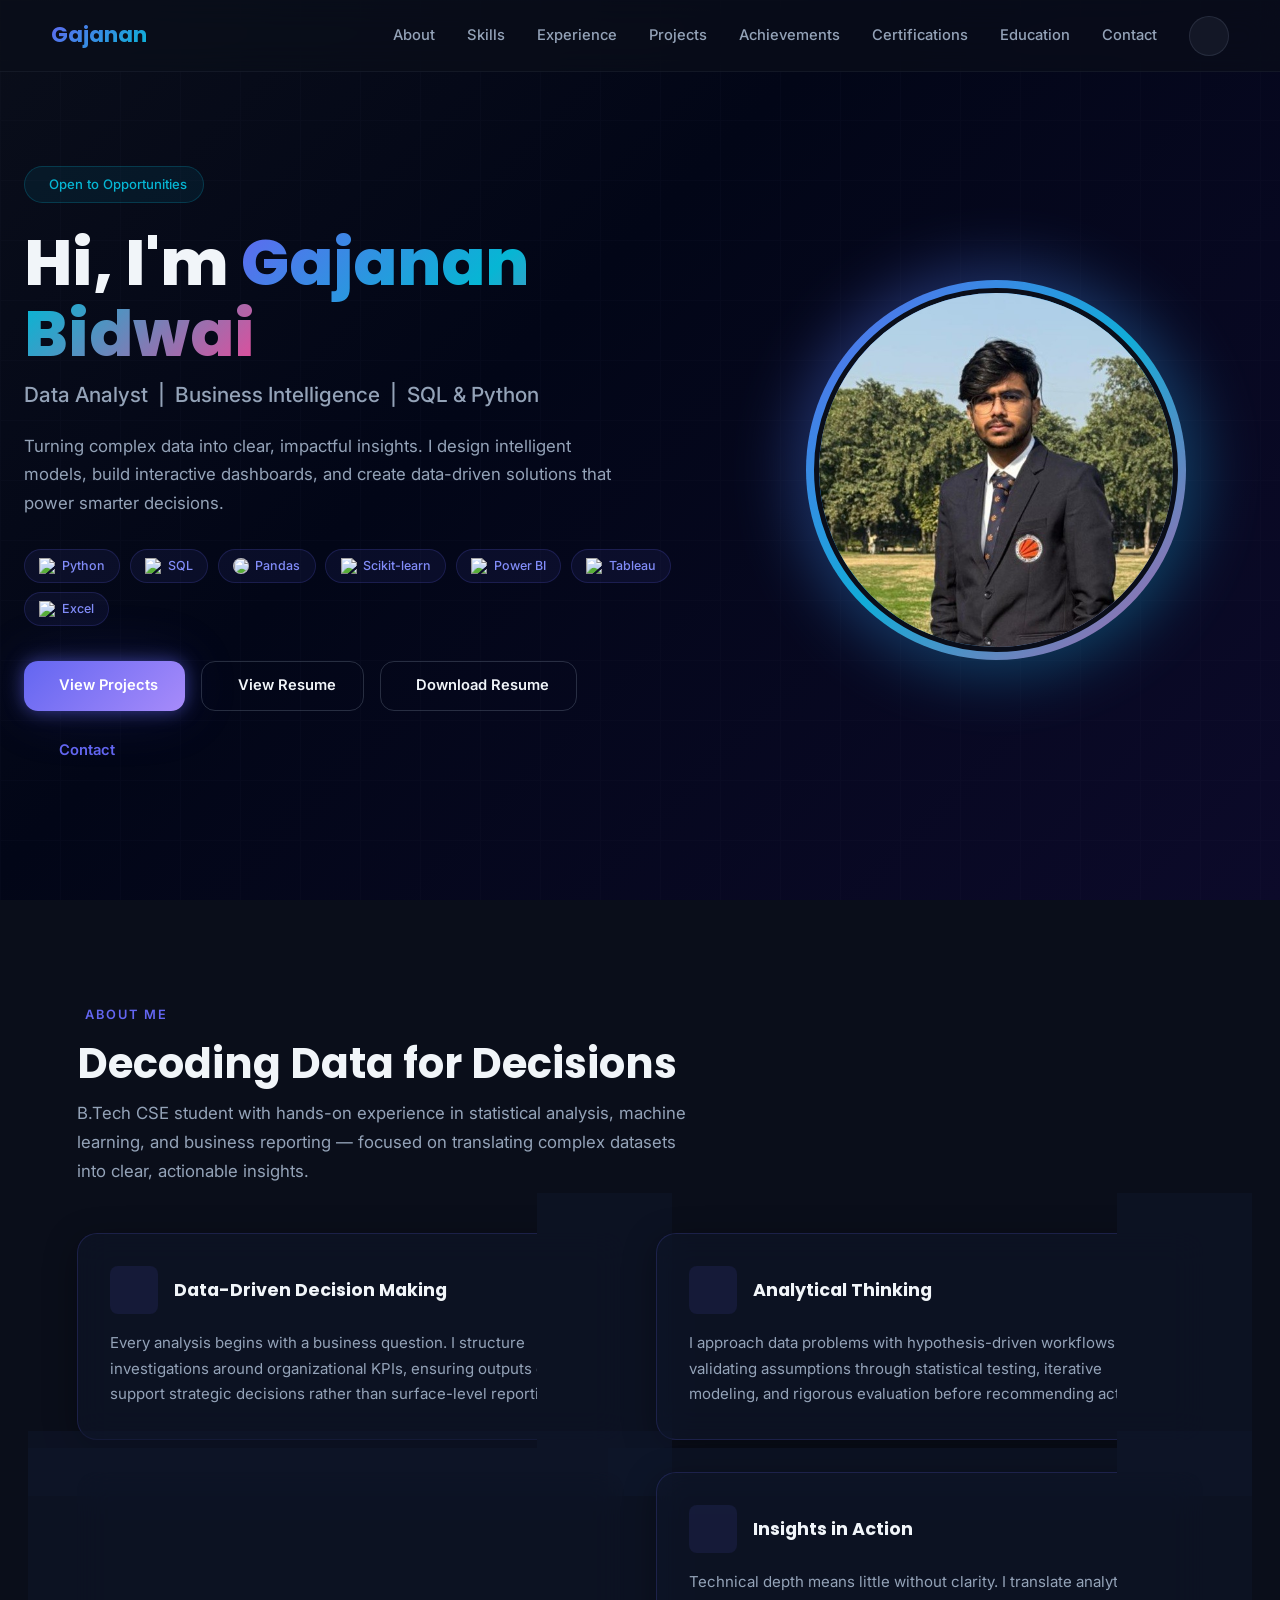
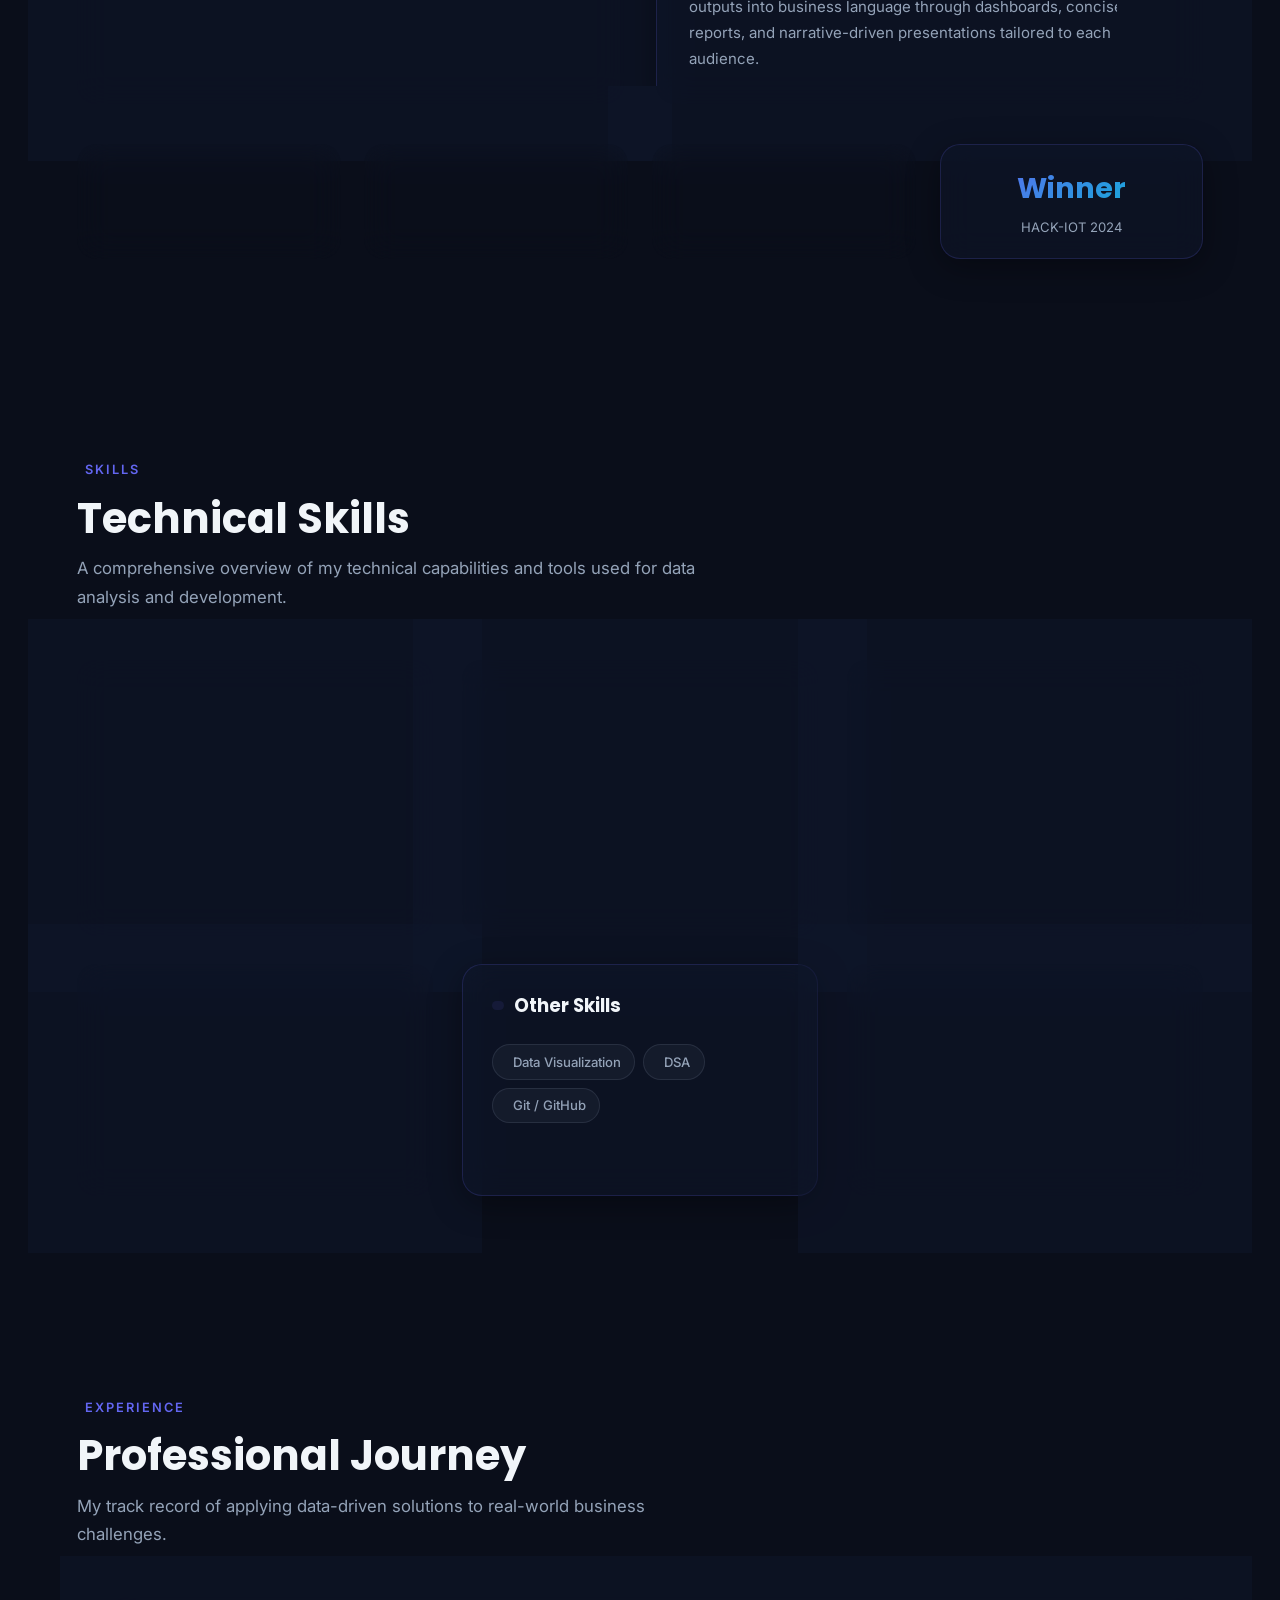
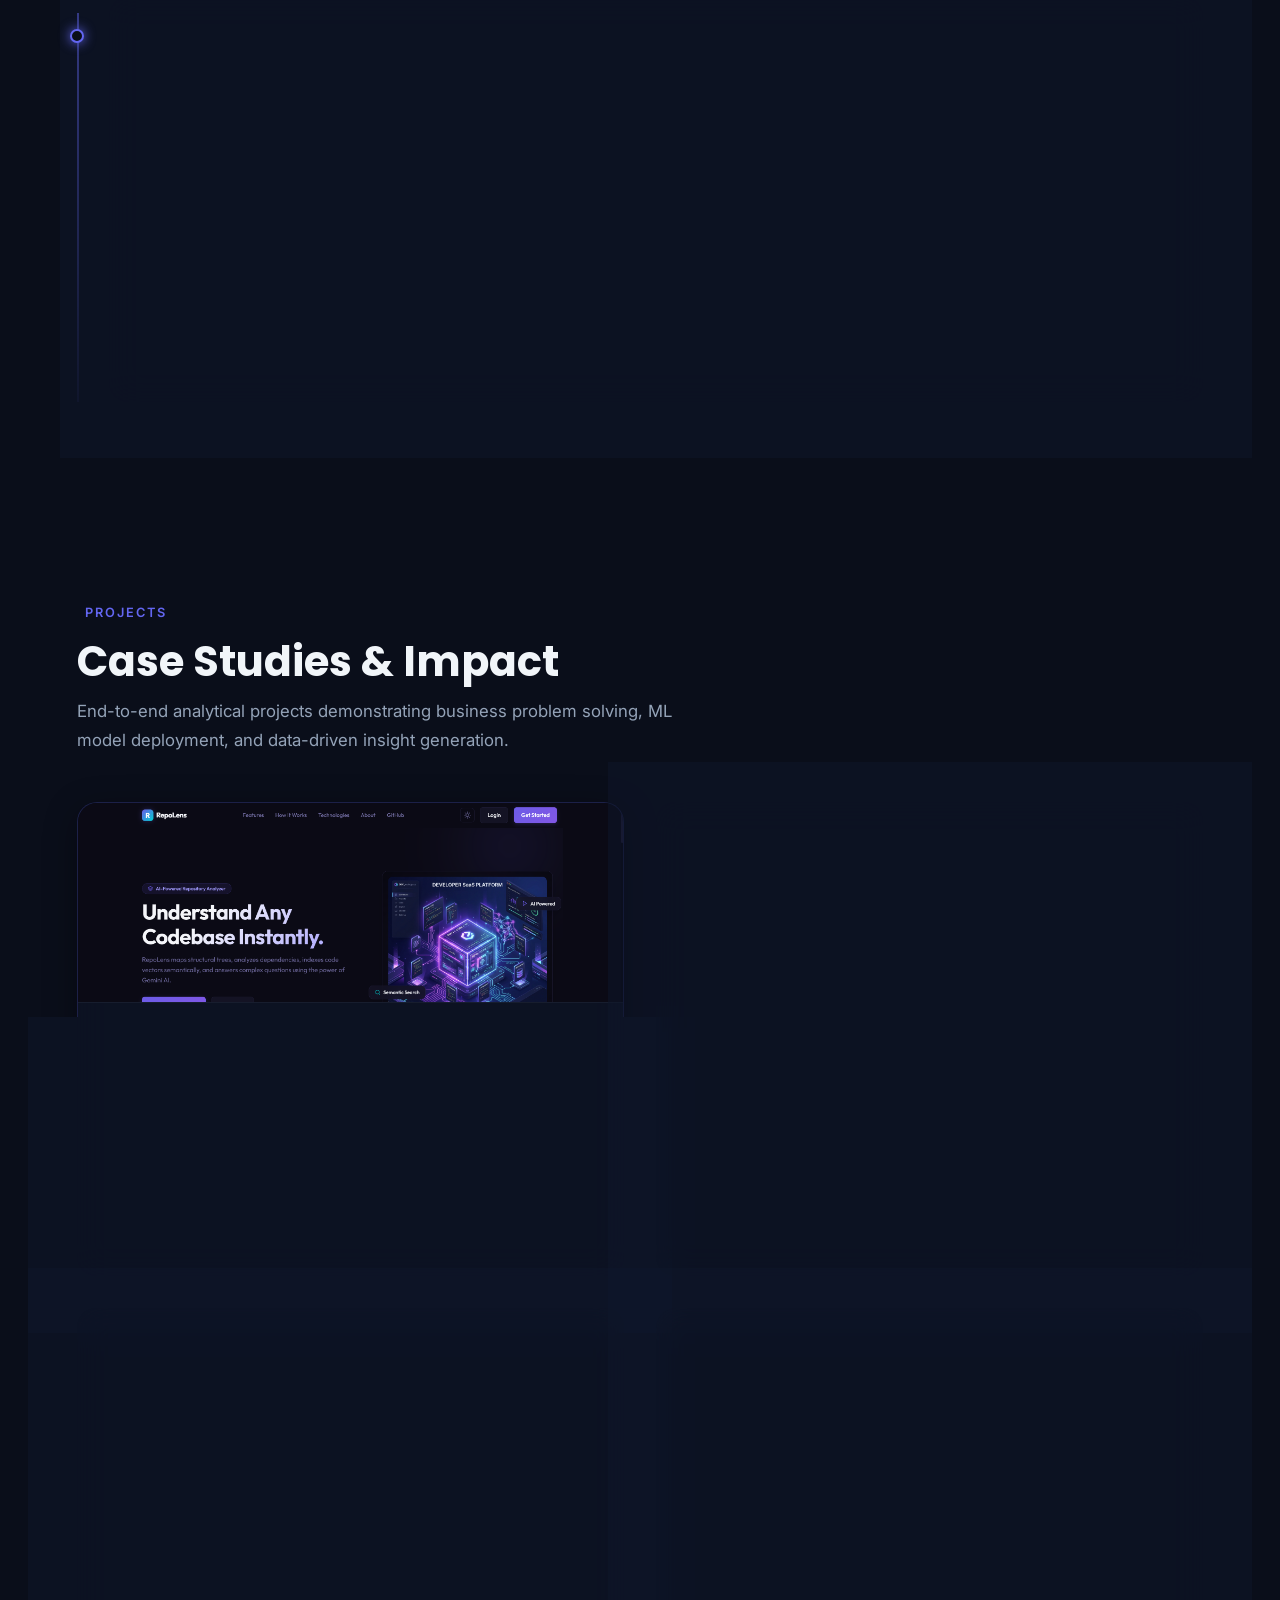
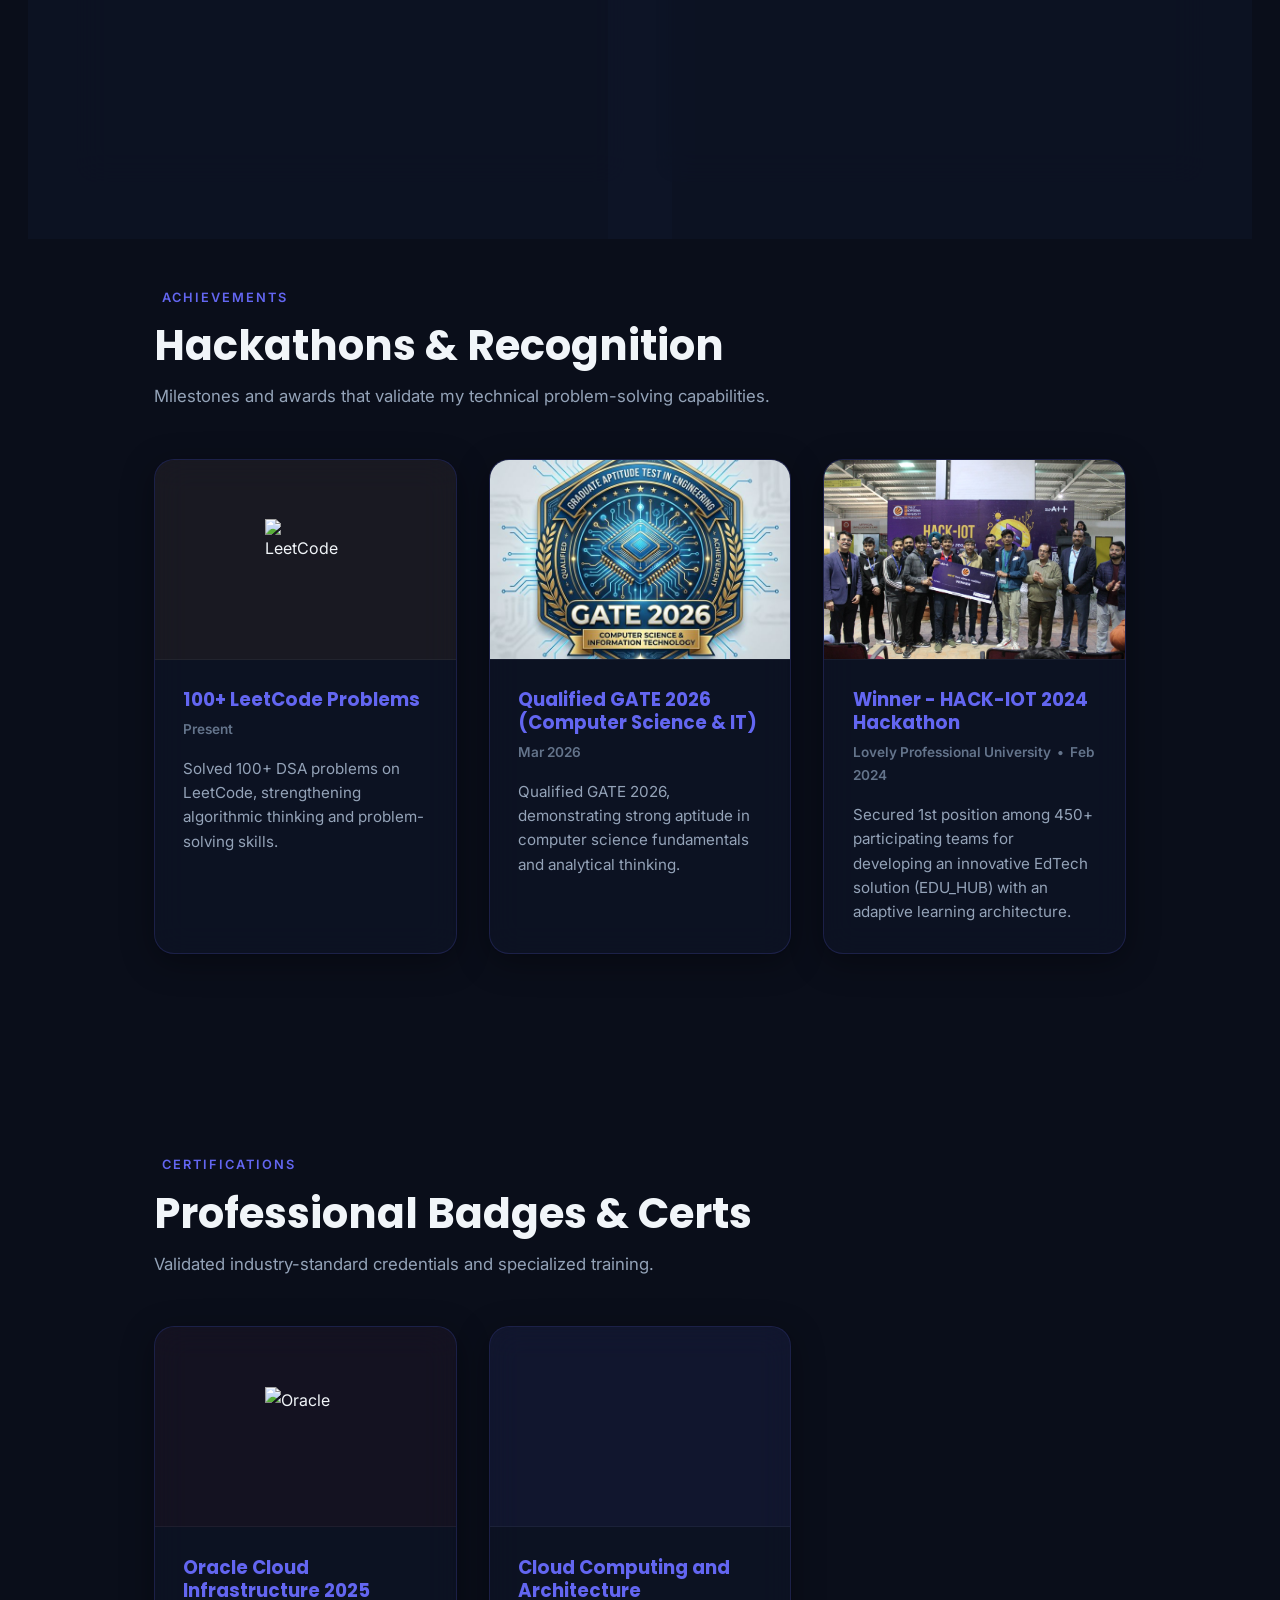
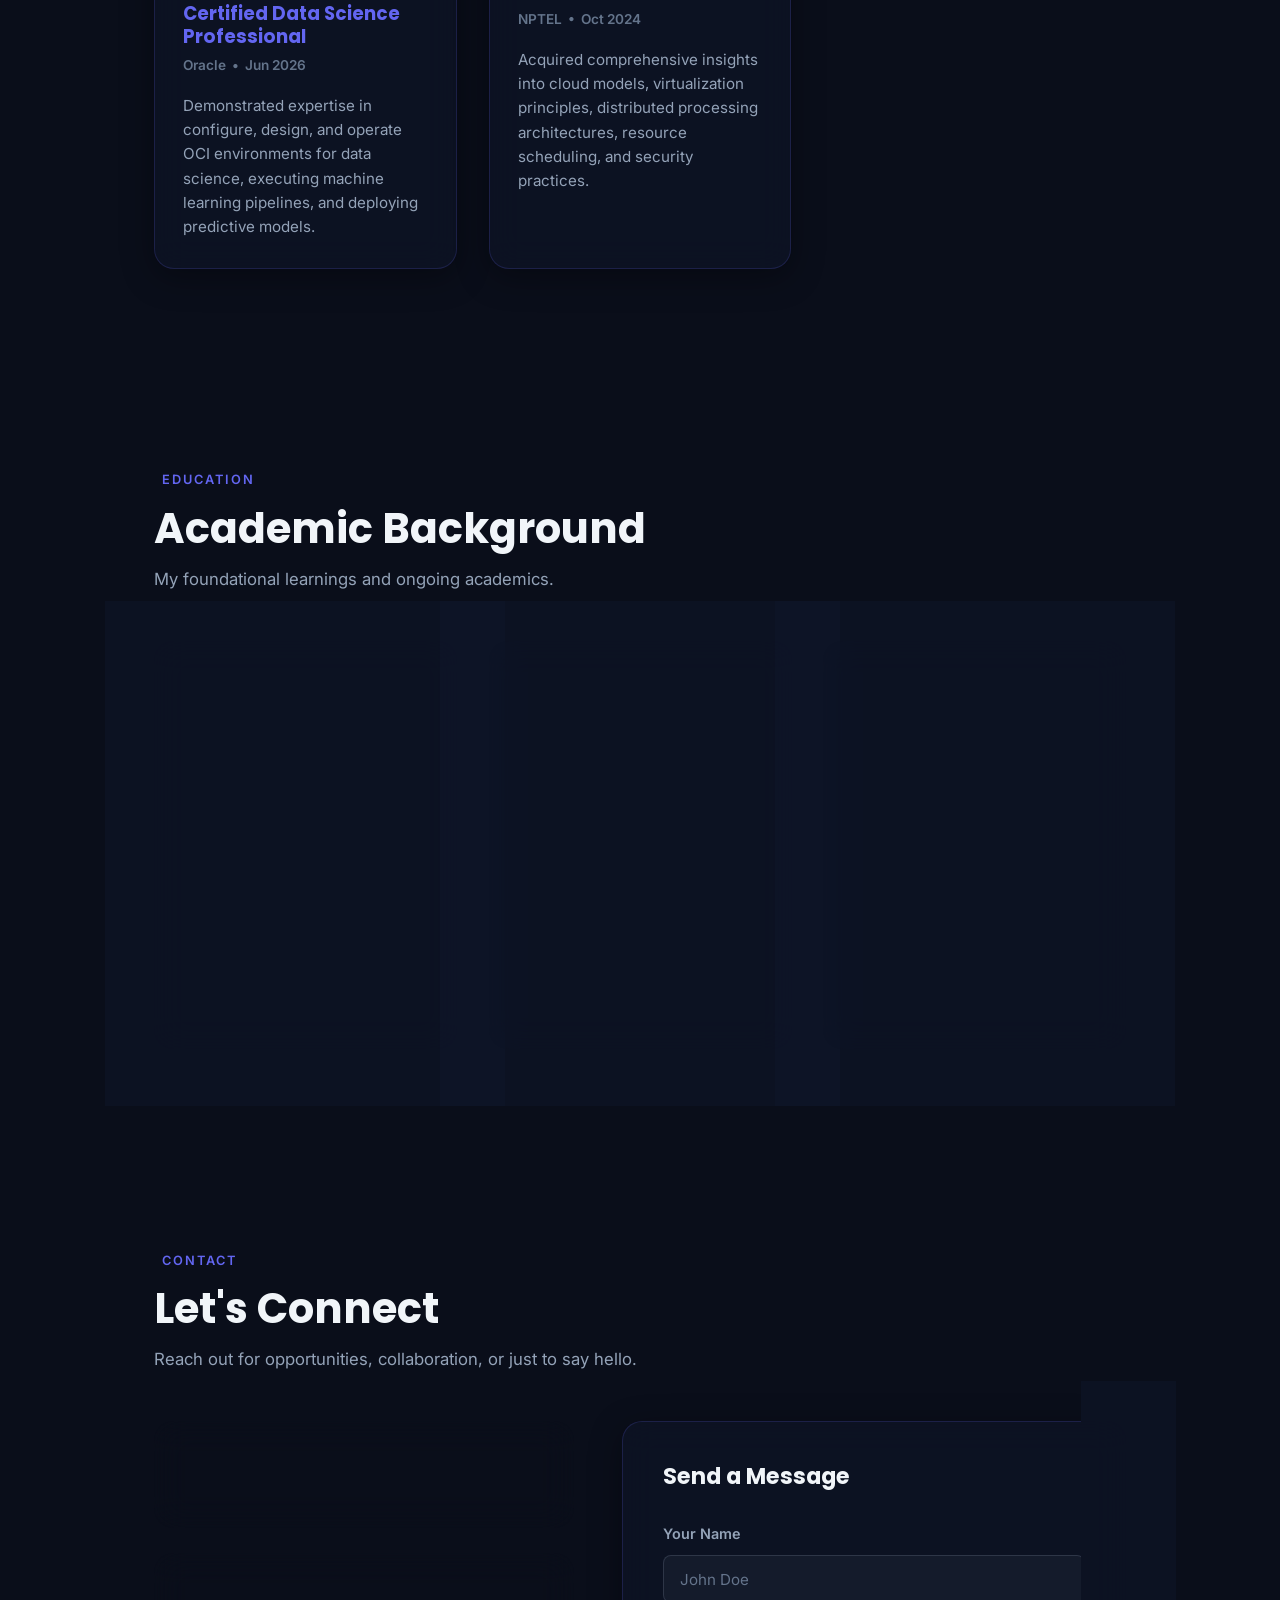
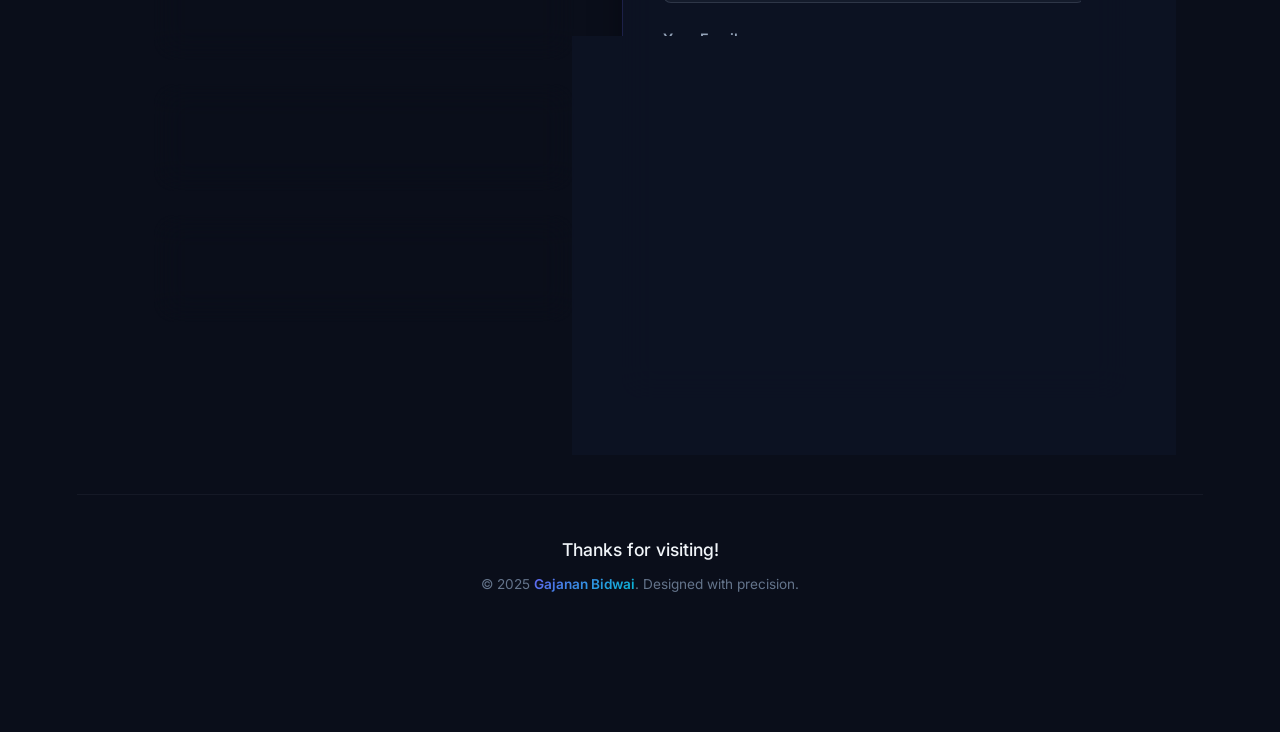
==== commit 4b3e8f3f: "commit" ====
--- a/index.html
+++ b/index.html
@@ -345,8 +345,10 @@
           <div class="project-tags">
             <span>Django</span><span>PostgreSQL</span><span>RAG</span><span>Gemini API</span><span>Docker</span>
           </div>
-          <button class="btn btn-primary btn-sm btn-see-more" onclick="openModal('modal-p1')">See More <i
-              class="ri-arrow-right-line"></i></button>
+          <div class="project-actions">
+            <button class="btn btn-primary" onclick="openModal('modal-p1')">See More <i class="ri-arrow-right-line"></i></button>
+            <a href="https://repo-lens-ai-powered-codebase-knowl.vercel.app/" target="_blank" rel="noopener" class="btn btn-outline"><i class="ri-global-line"></i> Live Link</a>
+          </div>
         </div>
       </div>
 
@@ -366,8 +368,10 @@
           <div class="project-tags">
             <span>Django REST</span><span>React</span><span>PostgreSQL</span><span>Scikit-learn</span>
           </div>
-          <button class="btn btn-primary btn-sm btn-see-more" onclick="openModal('modal-p4')">See More <i
-              class="ri-arrow-right-line"></i></button>
+          <div class="project-actions">
+            <button class="btn btn-primary" onclick="openModal('modal-p4')">See More <i class="ri-arrow-right-line"></i></button>
+            <a href="https://ai-powered-employee-management-syst.vercel.app/login" target="_blank" rel="noopener" class="btn btn-outline"><i class="ri-global-line"></i> Live Link</a>
+          </div>
         </div>
       </div>
 
@@ -389,8 +393,10 @@
               style="background: rgba(255, 152, 0, 0.2); color: #ff9800; border: 1px solid #ff9800;">Currently
               Working</span>
           </div>
-          <button class="btn btn-primary btn-sm btn-see-more" onclick="openModal('modal-p3')">See More <i
-              class="ri-arrow-right-line"></i></button>
+          <div class="project-actions">
+            <button class="btn btn-primary" onclick="openModal('modal-p3')">See More <i class="ri-arrow-right-line"></i></button>
+            <a href="https://github.com/Gajanan1904/Electric-Vehicle-Population" target="_blank" rel="noopener" class="btn btn-outline"><i class="ri-github-fill"></i> GitHub</a>
+          </div>
         </div>
       </div>
 
@@ -411,8 +417,10 @@
           <div class="project-tags">
             <span>XGBoost</span><span>Power BI</span><span>SQL</span>
           </div>
-          <button class="btn btn-primary btn-sm btn-see-more" onclick="openModal('modal-p2')">See More <i
-              class="ri-arrow-right-line"></i></button>
+          <div class="project-actions">
+            <button class="btn btn-primary" onclick="openModal('modal-p2')">See More <i class="ri-arrow-right-line"></i></button>
+            <a href="https://github.com/Gajanan1904/Churn_Prediction_Analysis_ML" target="_blank" rel="noopener" class="btn btn-outline"><i class="ri-github-fill"></i> GitHub</a>
+          </div>
         </div>
       </div>
 
--- a/index.css
+++ b/index.css
@@ -1194,6 +1194,36 @@
   transform: translateX(4px);
 }
 
+.project-actions {
+  margin-top: 1rem;
+  display: flex;
+  gap: 0.6rem;
+  align-items: center;
+  flex-wrap: wrap;
+  width: 100%;
+}
+
+.project-actions .btn {
+  padding: 0.5rem 0.8rem;
+  font-size: 0.82rem;
+  display: inline-flex;
+  align-items: center;
+  justify-content: center;
+  gap: 0.4rem;
+  margin: 0;
+  flex: 1;
+  min-width: 95px;
+}
+
+.project-actions .btn-primary i {
+  transition: transform 0.2s ease;
+}
+
+.project-actions .btn-primary:hover i {
+  transform: translateX(4px);
+}
+
+
 /* ============================================================
    PROJECT MODALS
    ============================================================ */
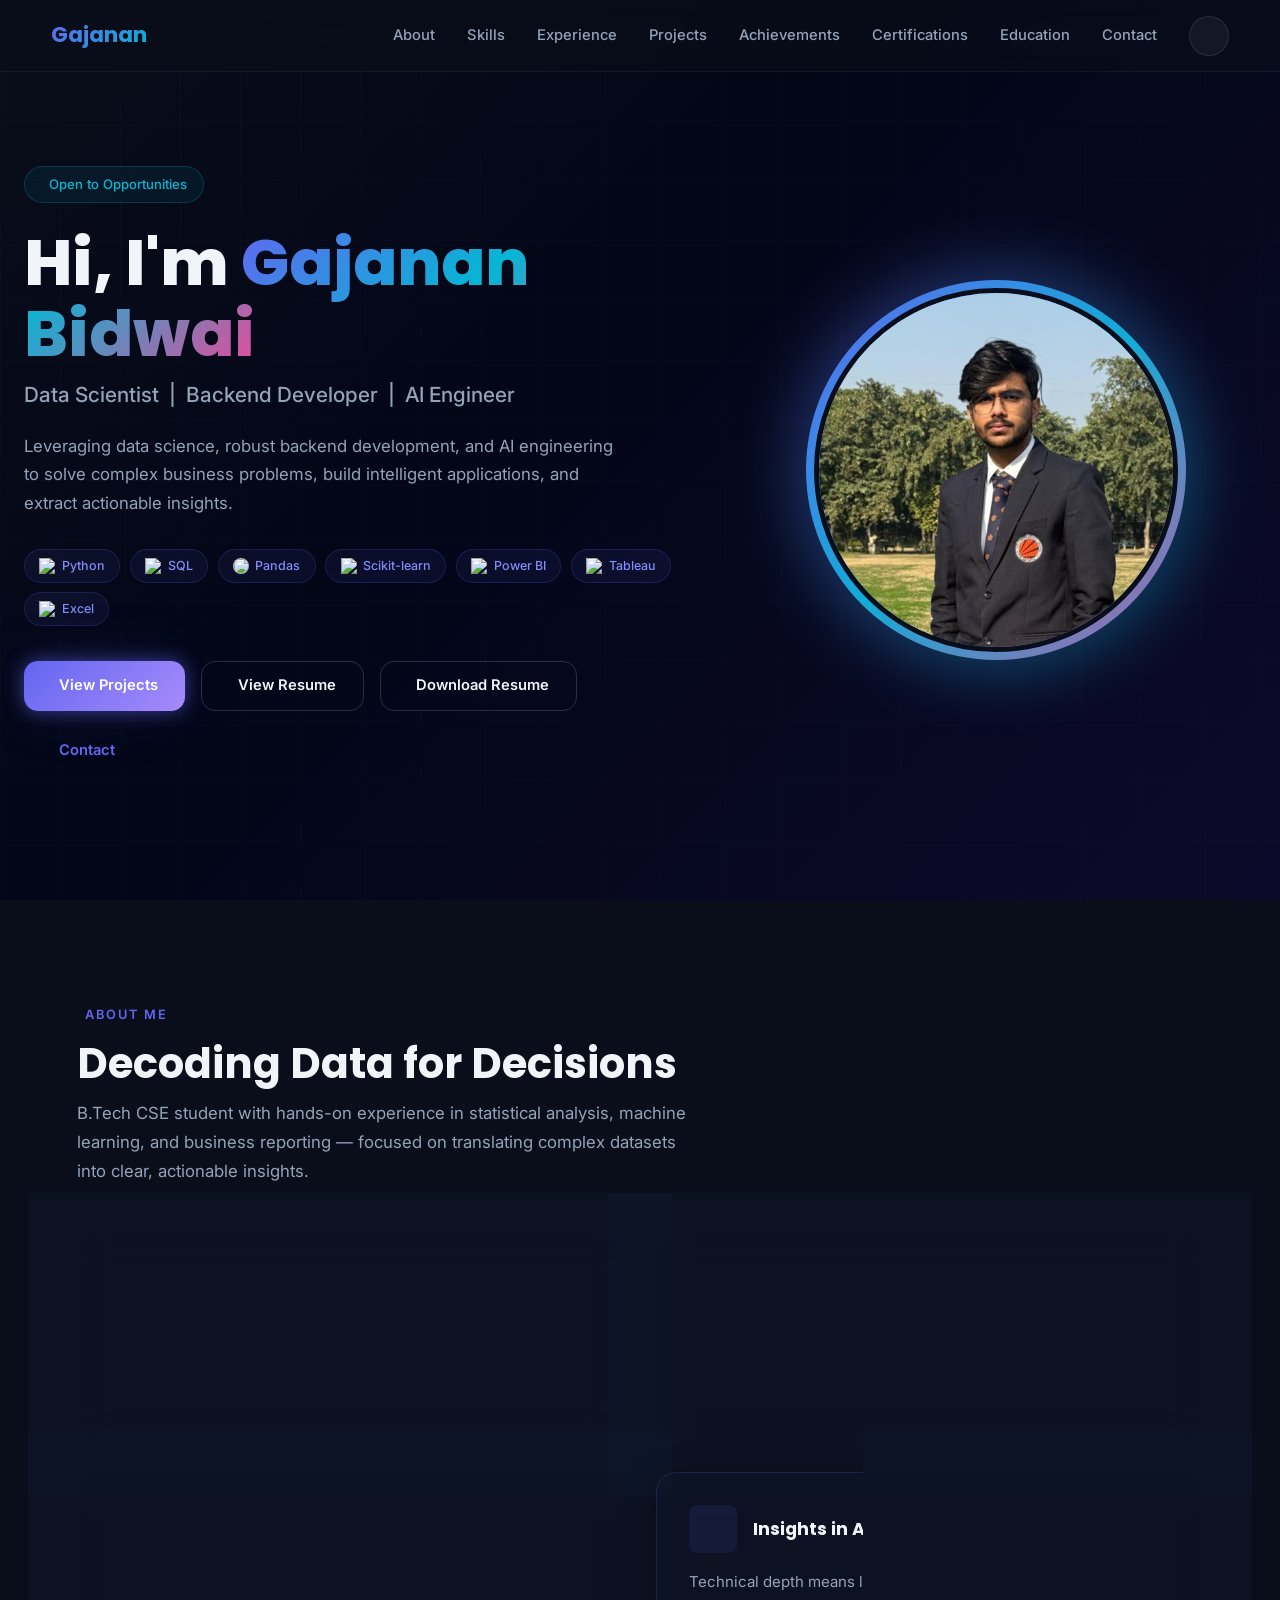
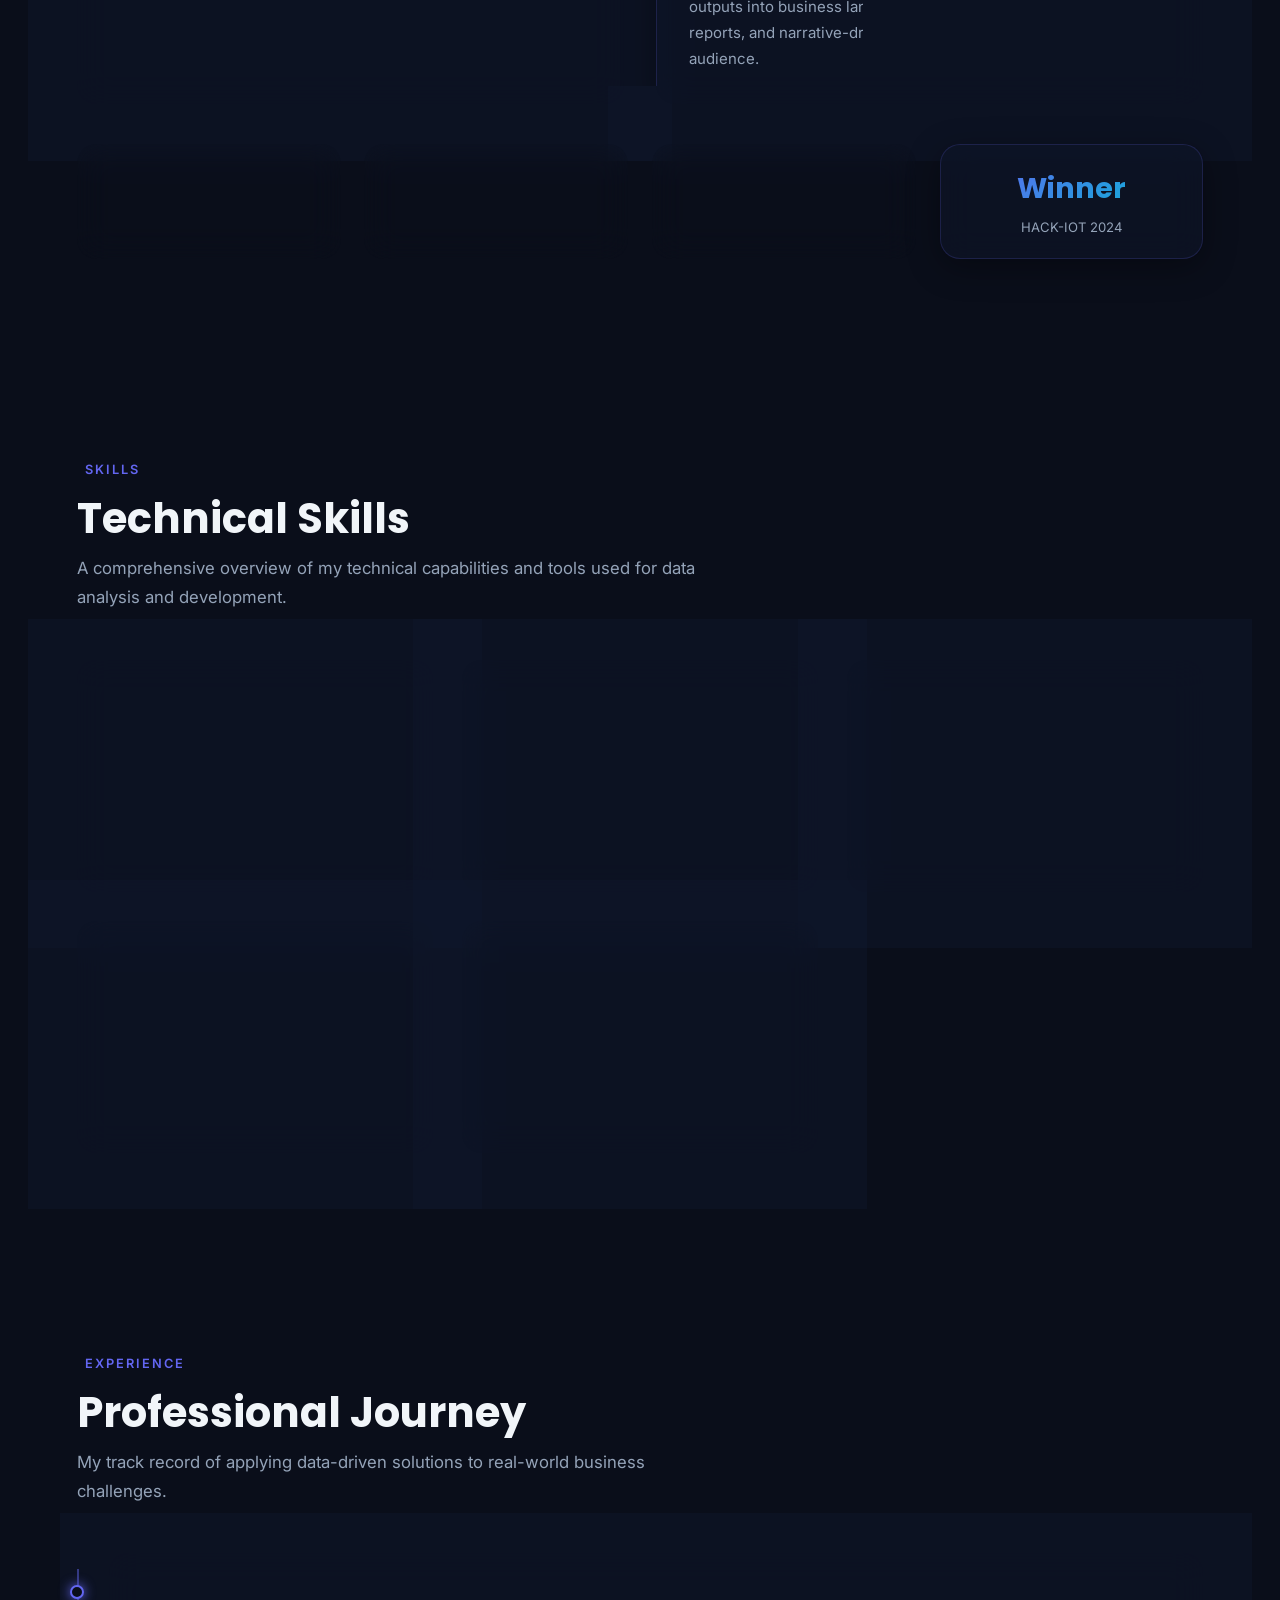
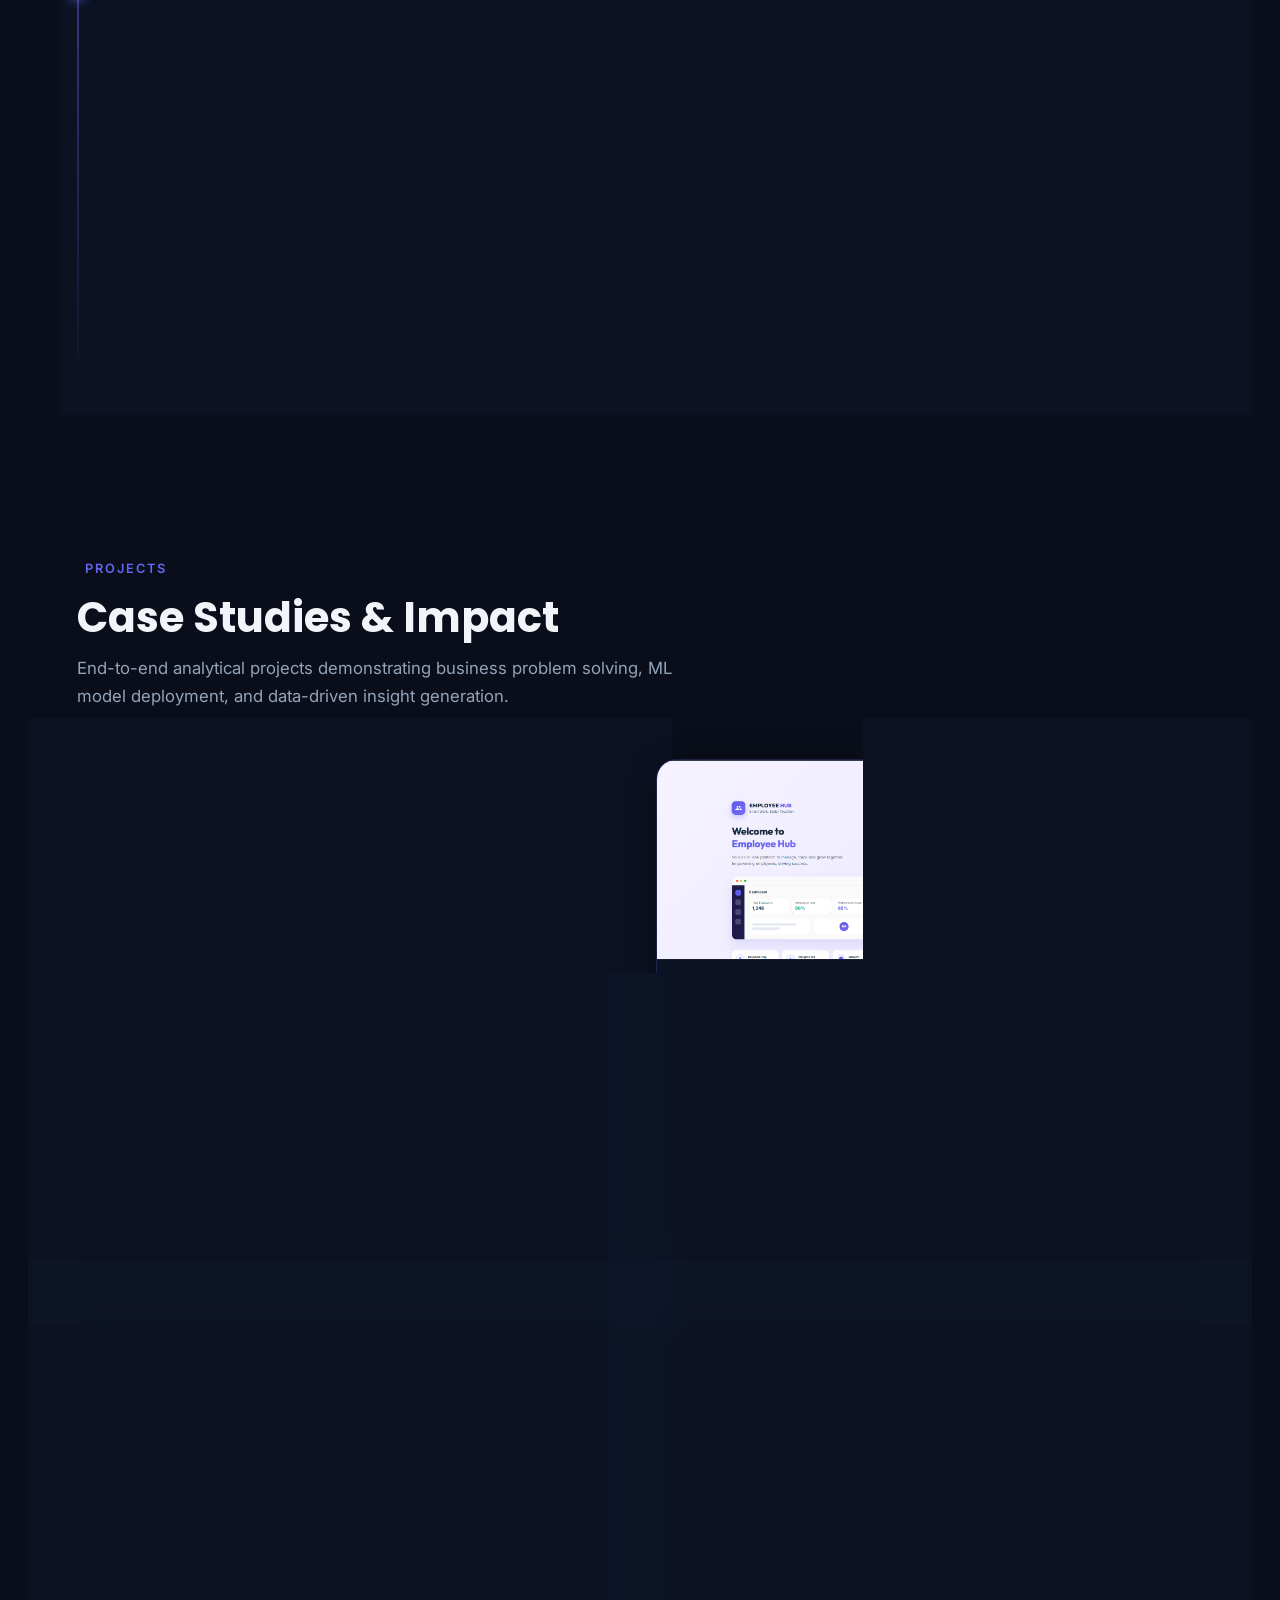
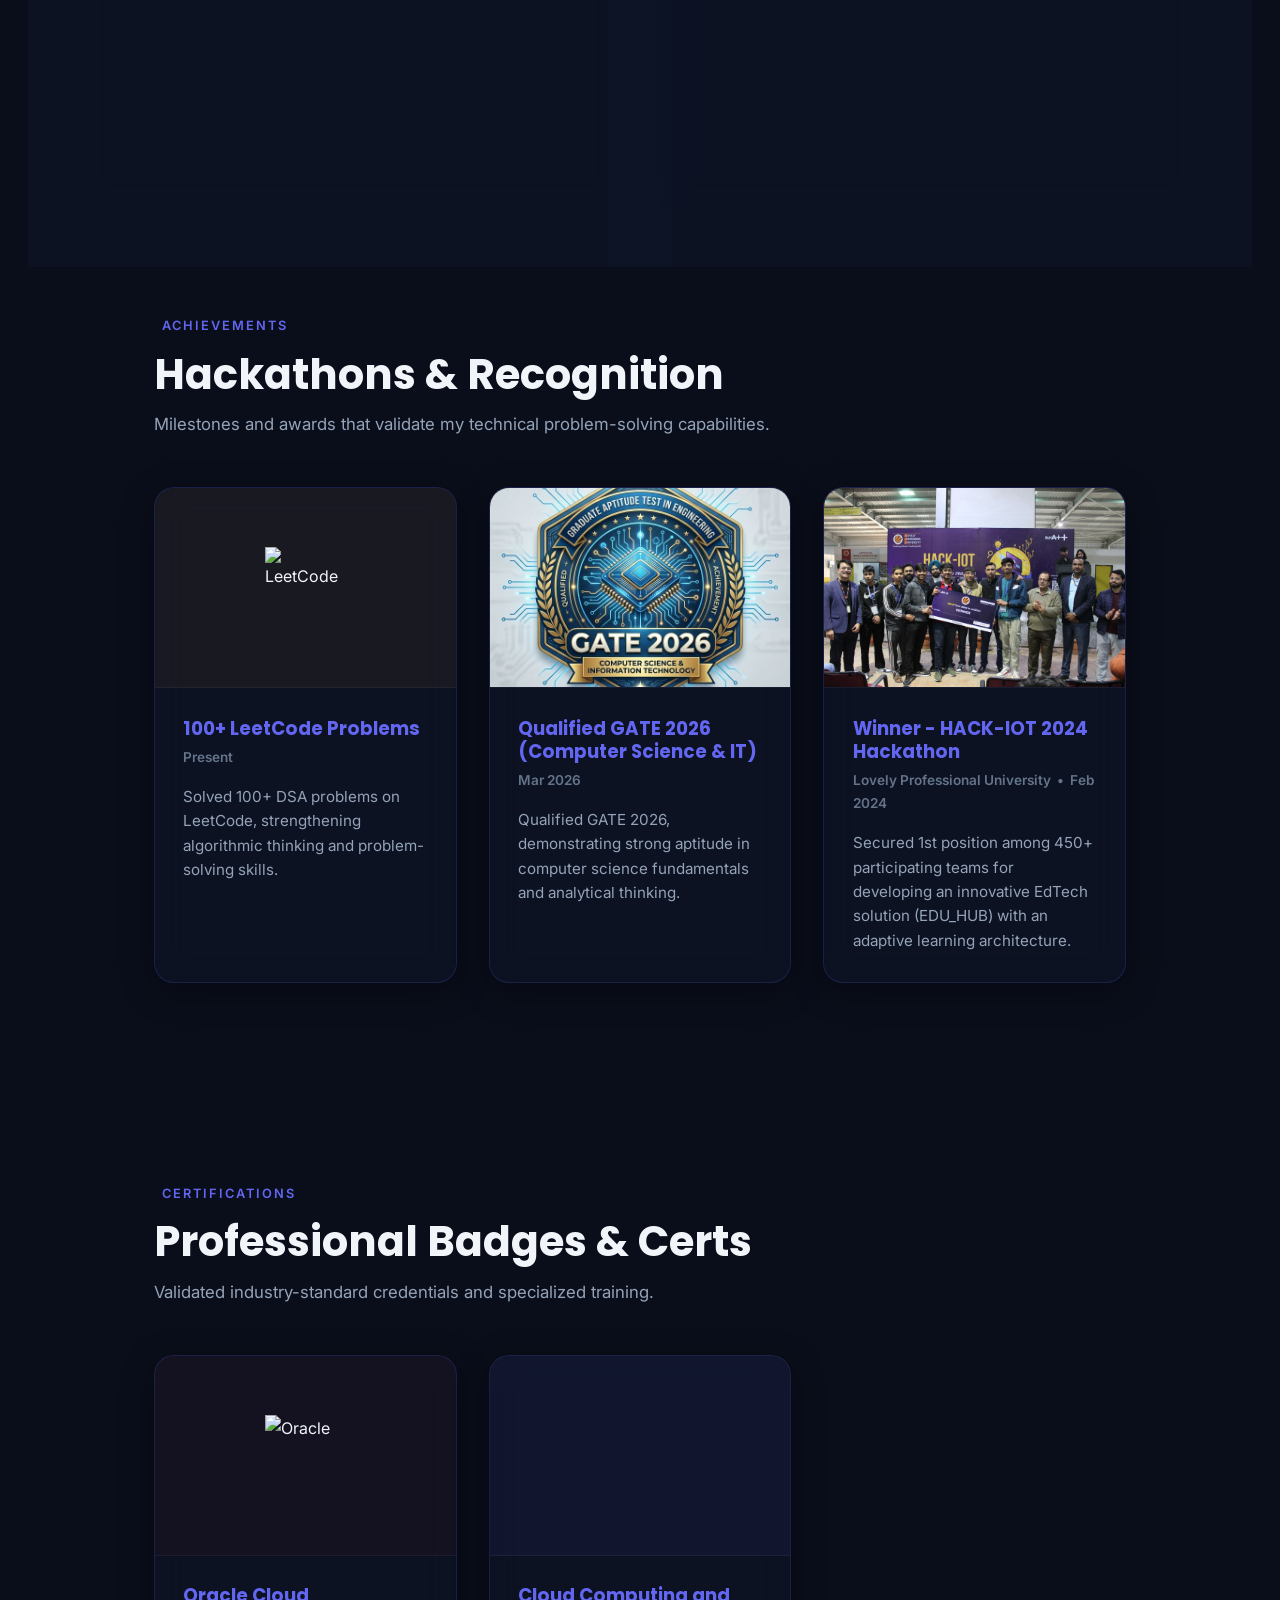
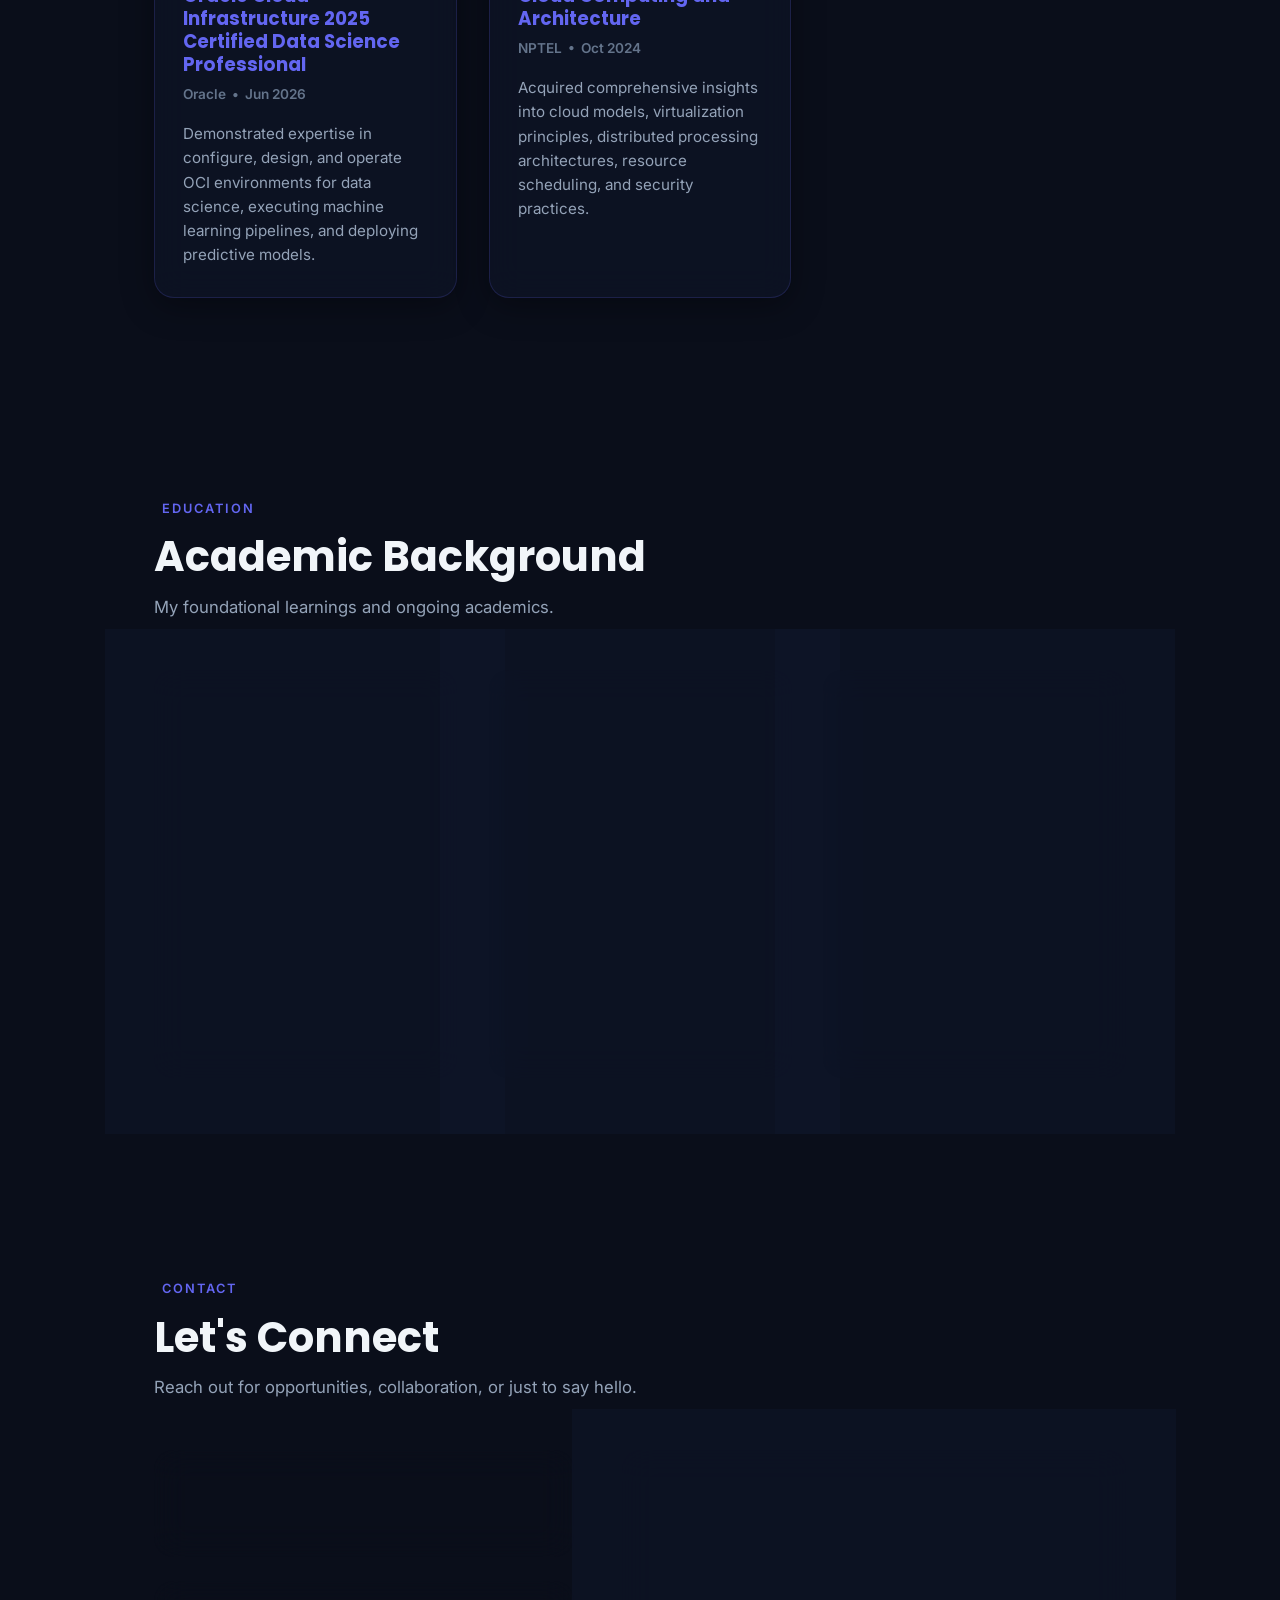
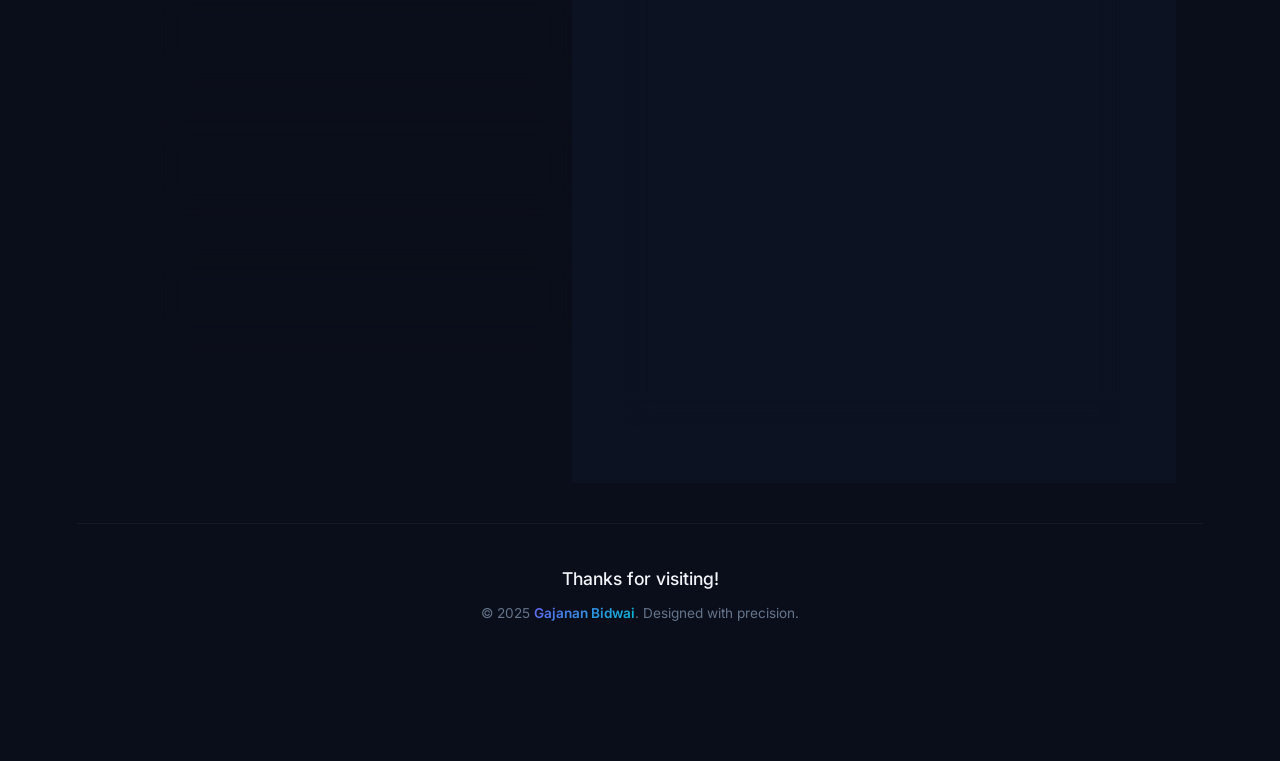
==== commit 2a82bdfb: "Update portfolio styling, titles, projects, and skills to align with CV and LinkedIn priorities: Dat" ====
--- a/index.html
+++ b/index.html
@@ -4,9 +4,9 @@
 <head>
   <meta charset="UTF-8" />
   <meta name="viewport" content="width=device-width, initial-scale=1.0" />
-  <title>Gajanan Bidwai — Data Analyst Portfolio</title>
+  <title>Gajanan Bidwai — Data Science &amp; Backend Portfolio</title>
   <meta name="description"
-    content="Data Analyst portfolio showcasing business intelligence, SQL, Python, and machine learning projects with measurable impact." />
+    content="Portfolio showcasing Data Science, Backend Development, and AI Engineering projects with measurable business impact." />
 
   <!-- Styles -->
   <link rel="stylesheet" href="index.css" />
@@ -72,11 +72,11 @@
         </h1>
 
         <p class="hero-title reveal">
-          Data Analyst &nbsp;|&nbsp; Business Intelligence &nbsp;|&nbsp; SQL &amp; Python
+          Data Scientist &nbsp;|&nbsp; Backend Developer &nbsp;|&nbsp; AI Engineer
         </p>
 
         <p class="hero-desc reveal">
-         Turning complex data into clear, impactful insights. I design intelligent models, build interactive dashboards, and create data-driven solutions that power smarter decisions.
+         Leveraging data science, robust backend development, and AI engineering to solve complex business problems, build intelligent applications, and extract actionable insights.
         </p>
 
         <div class="hero-tools reveal">
@@ -188,67 +188,57 @@
     </p>
 
     <div class="skills-grid reveal">
-      <!-- Skill Category 1 (Moved: Programming) -->
+      <!-- Skill Category 1: Data Science & ML -->
+      <div class="glass-card skill-card">
+        <h3 class="skill-category-title"><i class="ri-bar-chart-box-line"></i> Data Science &amp; ML</h3>
+        <div class="skill-tags">
+          <span><img src="https://img.icons8.com/color/48/power-bi.png" alt="Power BI" /> Power BI</span>
+          <span><img src="https://cdn.simpleicons.org/pandas/150458" alt="Pandas" style="background: rgba(255,255,255,0.7); border-radius: 50%; padding: 1px;" /> Pandas</span>
+          <span><img src="https://cdn.simpleicons.org/scikitlearn/F7931E" alt="Scikit-learn" /> Scikit-learn</span>
+          <span><i class="ri-flashlight-line" style="color: var(--accent-pink);"></i> XGBoost</span>
+          <span><i class="ri-pie-chart-line" style="color: var(--accent-purple);"></i> EDA</span>
+          <span><i class="ri-bar-chart-line" style="color: var(--accent-primary);"></i> Statistical Analysis</span>
+        </div>
+      </div>
+
+      <!-- Skill Category 2: Backend Development -->
+      <div class="glass-card skill-card">
+        <h3 class="skill-category-title"><i class="ri-server-line"></i> Backend Development</h3>
+        <div class="skill-tags">
+          <span><img src="https://cdn.simpleicons.org/django/092E20" alt="Django" /> Django</span>
+          <span><img src="https://cdn.simpleicons.org/django/092E20" alt="DRF" /> Django REST Framework</span>
+          <span><i class="ri-api-line" style="color: var(--accent-secondary);"></i> REST APIs</span>
+          <span><img src="https://cdn.simpleicons.org/jsonwebtokens/d63aff" alt="JWT" style="width: 14px; height: 14px;" /> JWT Authentication</span>
+        </div>
+      </div>
+
+      <!-- Skill Category 3: Programming -->
       <div class="glass-card skill-card">
         <h3 class="skill-category-title"><i class="ri-terminal-box-line"></i> Programming</h3>
         <div class="skill-tags">
+          <span><img src="https://cdn.simpleicons.org/python/3776AB" alt="Python" /> Python</span>
+          <span><img src="https://cdn.simpleicons.org/cplusplus/00599C" alt="C++" /> C++</span>
+          <span><img src="https://img.icons8.com/color/48/java-coffee-cup-logo--v1.png" alt="Java" /> Java</span>
           <span><img src="https://cdn.simpleicons.org/c/A8B9CC" alt="C" /> C</span>
-          <span><img src="https://cdn.simpleicons.org/cplusplus/00599C" alt="C++" /> C++</span>
-          <span><img src="https://cdn.simpleicons.org/python/3776AB" alt="Python" /> Python</span>
-          <span><img src="https://cdn.simpleicons.org/django/092E20" alt="Django" /> Django</span>
-          <span><img src="https://img.icons8.com/color/48/java-coffee-cup-logo--v1.png" alt="Java" /> Java</span>
-          <span><img src="https://cdn.simpleicons.org/javascript/F7DF1E" alt="JavaScript" /> JavaScript</span>
-          <span><img src="https://cdn.simpleicons.org/html5/E34F26" alt="HTML" /> HTML</span>
-          <span><img src="https://img.icons8.com/color/48/css3.png" alt="CSS" /> CSS</span>
-        </div>
-      </div>
-
-      <!-- Skill Category 2 -->
+          <span><img src="https://img.icons8.com/color/48/sql.png" alt="SQL" /> SQL</span>
+        </div>
+      </div>
+
+      <!-- Skill Category 4: Databases & Tools -->
       <div class="glass-card skill-card">
-        <h3 class="skill-category-title"><i class="ri-bar-chart-box-line"></i> Data Analysis</h3>
+        <h3 class="skill-category-title"><i class="ri-database-2-line"></i> Databases &amp; Tools</h3>
         <div class="skill-tags">
-          <span><i class="ri-bar-chart-line"></i> Statistical Analysis</span>
-          <span><i class="ri-brush-line"></i> Data Cleaning</span>
-          <span><i class="ri-checkbox-circle-line"></i> Data Validation</span>
-          <span><i class="ri-pie-chart-line"></i> EDA</span>
-        </div>
-      </div>
-
-      <!-- Skill Category 3 -->
-      <div class="glass-card skill-card">
-        <h3 class="skill-category-title"><i class="ri-tools-fill"></i> Technical Tools</h3>
-        <div class="skill-tags">
+          <span><img src="https://cdn.simpleicons.org/postgresql/4169E1" alt="PostgreSQL" /> PostgreSQL</span>
           <span><img src="https://cdn.simpleicons.org/mysql/4479A1" alt="MySQL" /> MySQL</span>
-          <span><img src="https://cdn.simpleicons.org/postgresql/4169E1" alt="PostgreSQL" /> PostgreSQL</span>
-          <span><img src="https://cdn.simpleicons.org/redis/FF4438" alt="Redis" /> Redis</span>
-          <span><img src="https://img.icons8.com/color/48/microsoft-excel-2019--v1.png" alt="Excel" /> Excel (Pivot, VLOOKUP, Dashboard)</span>
-          <span><img src="https://img.icons8.com/color/48/tableau-software.png" alt="Tableau" /> Tableau</span>
-          <span><img src="https://img.icons8.com/color/48/power-bi.png" alt="Power BI" /> Power BI</span>
-        </div>
-      </div>
-
-      <!-- Skill Category 4 -->
-      <div class="glass-card skill-card">
-        <h3 class="skill-category-title"><i class="ri-brain-line"></i> Machine Learning</h3>
-        <div class="skill-tags">
-          <span><i class="ri-line-chart-line"></i> Regression</span>
-          <span><i class="ri-node-tree"></i> Classification</span>
-          <span><i class="ri-robot-2-line"></i> Model Building</span>
-          <span><i class="ri-magic-line"></i> Predictive Analytics</span>
-        </div>
-      </div>
-
-      <!-- Skill Category 5 -->
-      <div class="glass-card skill-card">
-        <h3 class="skill-category-title"><i class="ri-bubble-chart-line"></i> Other Skills</h3>
-        <div class="skill-tags">
-          <span><i class="ri-dashboard-3-line"></i> Data Visualization</span>
-          <span><i class="ri-stack-line"></i> DSA</span>
-          <span><i class="ri-github-fill"></i> Git / GitHub</span>
-        </div>
-      </div>
-
-      <!-- Skill Category 6 -->
+          <span><img src="https://cdn.simpleicons.org/sqlite/003B57" alt="SQLite" /> SQLite</span>
+          <span><img src="https://cdn.simpleicons.org/git/F05032" alt="Git" /> Git</span>
+          <span><i class="ri-github-fill"></i> GitHub</span>
+          <span><img src="https://cdn.simpleicons.org/swagger/85EA2D" alt="Swagger" /> Swagger</span>
+          <span><img src="https://cdn.simpleicons.org/apachehadoop/66CCFF" alt="Hadoop" /> Hadoop</span>
+        </div>
+      </div>
+
+      <!-- Skill Category 5: Soft Skills -->
       <div class="glass-card skill-card">
         <h3 class="skill-category-title"><i class="ri-group-line"></i> Soft Skills</h3>
         <div class="skill-tags">
@@ -296,7 +286,7 @@
                 <ul>
                   <li>Managed and validated datasets for 100+ members using Excel and SQL with 96% accuracy.</li>
                   <li>Automated reporting and data workflows using Excel and SQL to improve operational efficiency.</li>
-                  <li>Delivered analytical reports and performance insights to support decision-making.</li>
+                  <li>Delivered analytical reports and performance insights to support strategic decision-making.</li>
                 </ul>
               </div>
             </div>
@@ -339,6 +329,7 @@
             <div class="project-card-icon c1"><i class="ri-terminal-box-line"></i></div>
             <h3 class="project-card-title">RepoLens</h3>
           </div>
+          <p class="project-date" style="font-size: 0.85rem; color: var(--text-accent); margin-bottom: 0.8rem; font-weight: 500;"><i class="ri-calendar-line"></i> Jul 2026 &mdash; Present</p>
           <p class="project-problem">
             An AI-powered platform for automated GitHub repository and ZIP project analysis, leveraging RAG, Gemini API, and semantic search.
           </p>
@@ -362,6 +353,7 @@
             <div class="project-card-icon c4"><i class="ri-user-settings-line"></i></div>
             <h3 class="project-card-title">Employee_Hub (EMS)</h3>
           </div>
+          <p class="project-date" style="font-size: 0.85rem; color: var(--text-accent); margin-bottom: 0.8rem; font-weight: 500;"><i class="ri-calendar-line"></i> May 2026 &mdash; Jul 2026</p>
           <p class="project-problem">
             A full-stack workforce management system featuring attendance, rewards, and performance prediction modeling using Random Forest.
           </p>
@@ -409,8 +401,9 @@
         <div class="project-card-body">
           <div class="project-card-header">
             <div class="project-card-icon c2"><i class="ri-user-search-line"></i></div>
-            <h3 class="project-card-title">Churn Prediction Analysis</h3>
-          </div>
+            <h3 class="project-card-title">Data Driven Churn Prediction Analysis</h3>
+          </div>
+          <p class="project-date" style="font-size: 0.85rem; color: var(--text-accent); margin-bottom: 0.8rem; font-weight: 500;"><i class="ri-calendar-line"></i> Jun 2025 &mdash; Jul 2025</p>
           <p class="project-problem">
             Machine learning engineered to identify high-risk customers, enabling targeted revenue retention campaigns.
           </p>
@@ -680,6 +673,7 @@
         <button class="modal-close" onclick="closeModal('modal-p1')"><i class="ri-close-line"></i></button>
         <div class="modal-body">
           <h3 class="modal-title">RepoLens – Code Intelligence Engine</h3>
+          <p class="modal-date" style="color: var(--text-accent); font-weight: 500; margin-bottom: 1rem;"><i class="ri-calendar-line"></i> Jul 2026 &mdash; Present</p>
           <p class="modal-desc">Developers and teams face significant overhead when onboarding onto new codebases or analyzing project architecture. RepoLens solves this by offering an AI-powered platform for automated GitHub repository and ZIP project analysis, featuring interactive repository-aware question answering.</p>
 
           <div style="margin-bottom: 1.5rem; display: flex; gap: 1rem;">
@@ -729,6 +723,7 @@
         <button class="modal-close" onclick="closeModal('modal-p2')"><i class="ri-close-line"></i></button>
         <div class="modal-body">
           <h3 class="modal-title">Data Driven Churn Prediction Analysis</h3>
+          <p class="modal-date" style="color: var(--text-accent); font-weight: 500; margin-bottom: 1rem;"><i class="ri-calendar-line"></i> Jun 2025 &mdash; Jul 2025</p>
           <p class="modal-desc">Understanding customer or employee attrition is crucial for retention. This project leverages machine learning (XGBoost) combined with SQL and Power BI dashboards to identify key churn drivers and predict retention risks.</p>
 
           <div style="margin-bottom: 1.5rem; display: flex; gap: 1rem;">
@@ -837,6 +832,7 @@
         <button class="modal-close" onclick="closeModal('modal-p4')"><i class="ri-close-line"></i></button>
         <div class="modal-body">
           <h3 class="modal-title">Employee_Hub – AI-Enabled Workforce Platform</h3>
+          <p class="modal-date" style="color: var(--text-accent); font-weight: 500; margin-bottom: 1rem;"><i class="ri-calendar-line"></i> May 2026 &mdash; Jul 2026</p>
           <p class="modal-desc">Workforce management and performance analysis are often fragmented. Employee_Hub combines full-stack management utilities with machine learning to track attendance, allocate rewards, and predict employee performance metrics.</p>
 
           <div style="margin-bottom: 1.5rem; display: flex; gap: 1rem;">
